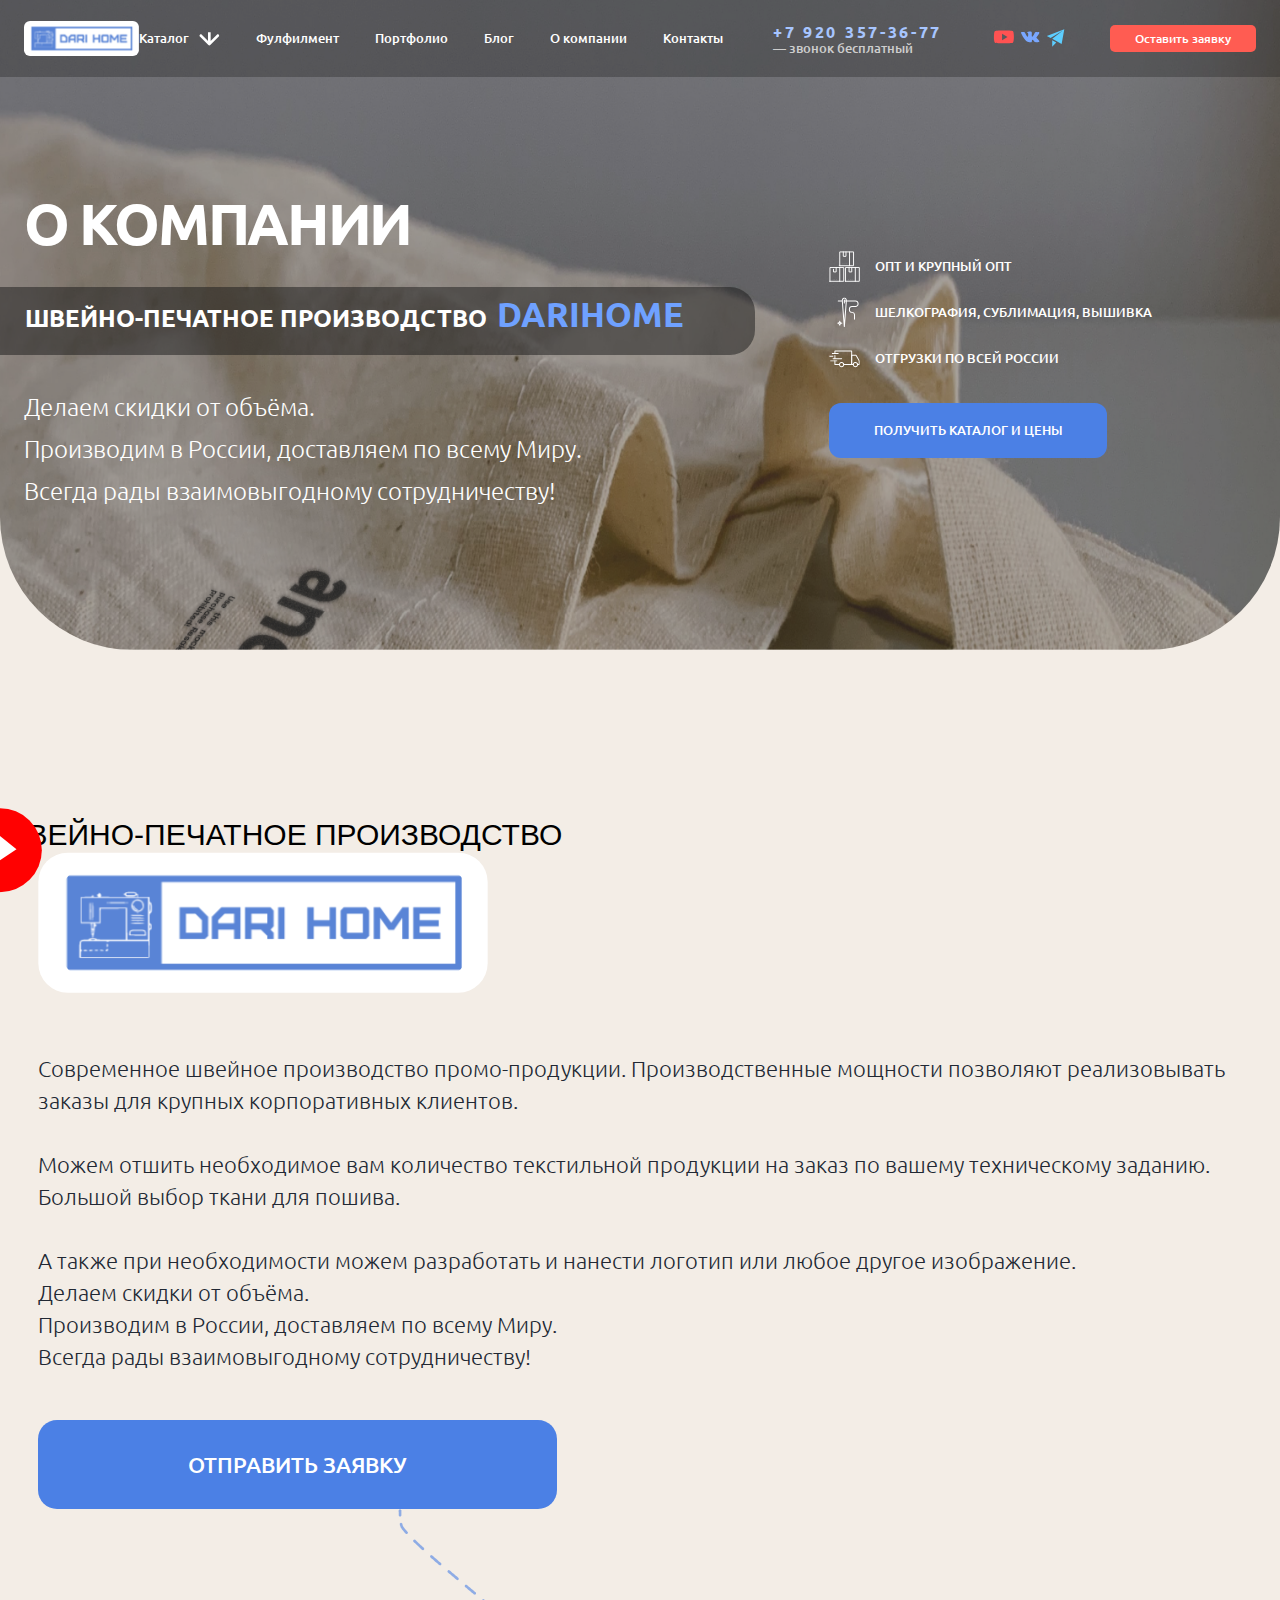
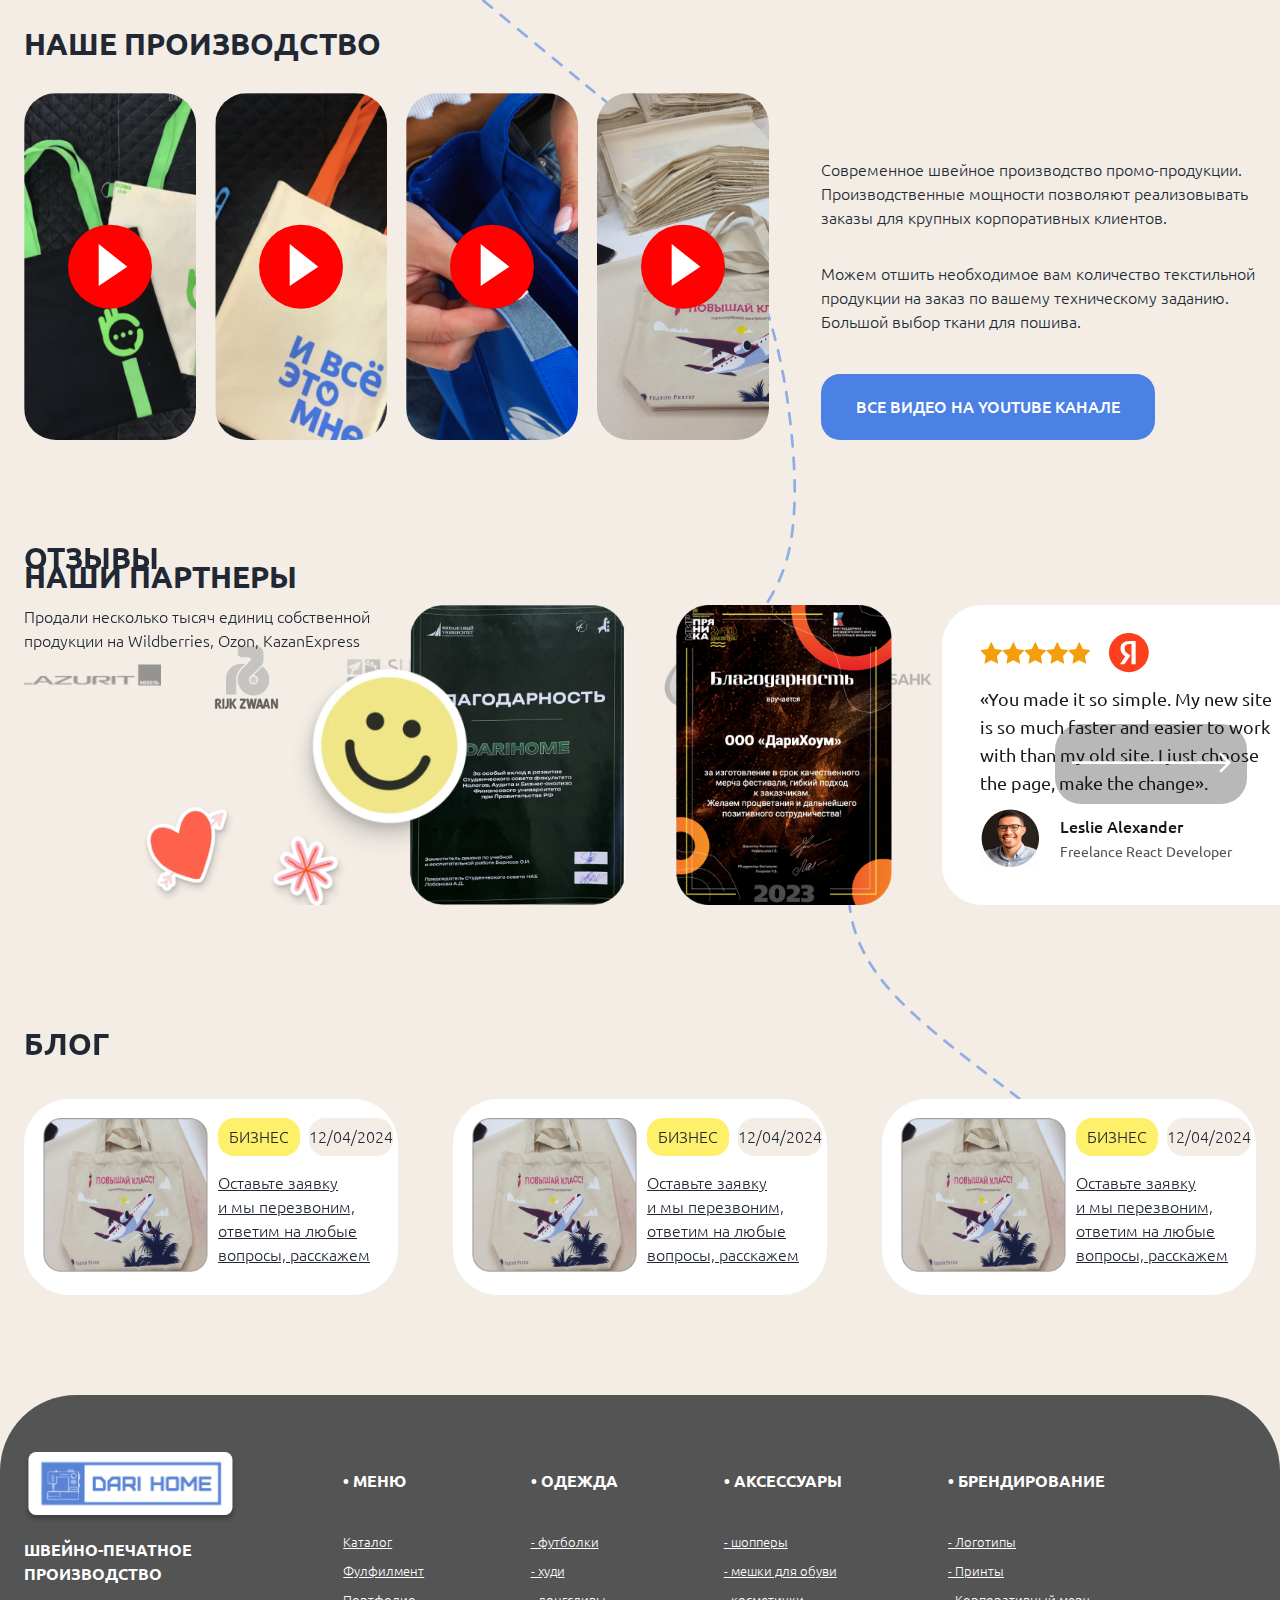
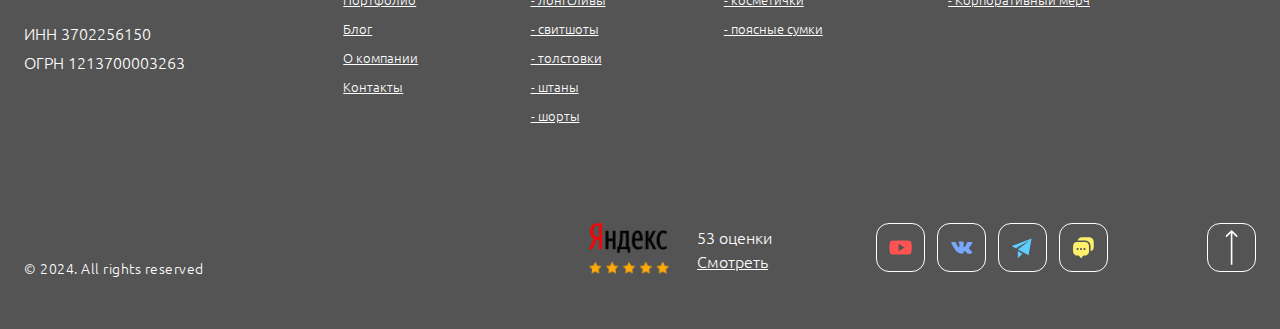
==== aboutcompany.html @ 059310f2 "Add files via upload" ====
<!DOCTYPE html>
<html lang="ru">
<head>
	<meta charset="UTF-8">
	<meta name="viewport" content="width=device-width, initial-scale=1.0, maximum-scale=1.0, user-scalable=no shrink-to-fit=no">

	<link rel="stylesheet" href="css/styles.css">
	<link rel="stylesheet" href="css/media.css">
	<link rel="stylesheet" type="text/css" href="css/slick-theme.css"/>
    <link rel="stylesheet" type="text/css" href="css/slick.css"/>
	<title>DARIHOME / О компании</title>
</head>
<body>
	<div class="wrapper">
		<div class="headerandfirstsec_container headerandfirstsec_container_hudipage headerandfirstsec_container_fulfilment headerandfirstsec_container_aboutcompany">
			<header class="header">
				<div class="header_background">
					
				</div>
				<div class="full__container">
					<div class="main__container main__container_header">
						<div class="header_content">
							<div class="header_content_leftpart">
								<div class="header_content_logo">
									<a class="header_logo" href="index.html">
										<img src="img/logo.svg" alt="">
									</a>
								</div>
							</div>
							<div class="header_content_rightpart">
								<div class="header_content_navmenu">
									<div class="header_content_navmenu_list">
										<div class="header_content_navmenu_list_item">
											<a href="#">
												<p>Каталог</p>
												<img src="img/header_arrow.svg" alt="">
											</a>
										</div>
										<div class="header_content_navmenu_list_item">
											<a href="fulfilment.html">
												<p>Фулфилмент</p>
											</a>
										</div>
										<div class="header_content_navmenu_list_item">
											<a href="portfolio.html">
												<p>Портфолио</p>
											</a>
										</div>
										<div class="header_content_navmenu_list_item">
											<a href="blog.html">
												<p>Блог</p>
											</a>
										</div>
										<div class="header_content_navmenu_list_item">
											<a href="aboutcompany.html">
												<p>О компании</p>
											</a>
										</div>
										<div class="header_content_navmenu_list_item">
											<a href="contacts.html">
												<p>Контакты</p>
											</a>
										</div>
									</div>
								</div>
								<div class="header_content_phone">
									<a href="tel:+79203573677">
										+7 920 357-36-77 <br>
										<p>— звонок бесплатный</p>
									</a>
								</div>
								<div class="header_content_phone_messengers">
									<div class="header_content_phone_messengers_list">
										<div class="header_content_phone_messengers_list_item">
											<a href="#">
												<img src="img/header_youtube.svg" alt="">
											</a>
										</div>
										<div class="header_content_phone_messengers_list_item">
											<a href="#">
												<img src="img/header_vk.svg" alt="">
											</a>
										</div>
										<div class="header_content_phone_messengers_list_item">
											<a href="#">
												<img src="img/header_tg.svg" alt="">
											</a>
										</div>
									</div>
								</div>
								<div class="header_content_orderbutton">
									<a href="#">
										Оставить заявку
									</a>
								</div>
								<div class="header_content_burger">
									<button class="header_content_burger_btn" id="hamb">
										<img src="img/burger.svg" alt="">
									</button>
								</div>
							</div>	
						</div>
					</div>
				</div>
			</header>

			<div class="popup" id="popup">
				<div class="batmenu" id="batmenu">
					<div class="header_line">
						
					</div>
				    <div class="main__container main__container-popup">
				        
				         <div class="header_content header_content-wrap">
				         	<div class="header_content header_content-wrap_leftpart">
				         		<a href="index.html">
									<img src="img/logo.svg" alt="">
								</a>
				         	</div>
							<div class="header_content header_content-wrap_rightpart">
								<div class="header_content_phone header_content_phone_wrap">
									<a href="tel:+79203573677">
										+7 920 357-36-77 <br>
										<p>— звонок бесплатный</p>
									</a>
								</div>
								<div class="close_popup" id="close_popup">
			    					<img src="img/close.svg" alt="">
			    				</div>
							</div>	
						</div>
					</div>
						<div class="header_content-wrap-navmenu">
							<div class="header_content-wrap-navmenu-list">
								<ul>
									<li class="header_content-wrap-navmenu-list-item header_content-wrap-navmenu-list-item-1">
										<a href="index.html">Каталог</a>
									</li>
									<li class="header_content-wrap-navmenu-list-item header_content-wrap-navmenu-list-item-2">
										<a href="fulfilment.html">Фулфилмент</a>
									</li>
									<li class="header_content-wrap-navmenu-list-item header_content-wrap-navmenu-list-item-3">
										<a href="portfolio.html">Портфолио</a>
									</li>
									<li class="header_content-wrap-navmenu-list-item header_content-wrap-navmenu-list-item-4">
										<a href="blog.html">Блог</a>
									</li>
									<li class="header_content-wrap-navmenu-list-item header_content-wrap-navmenu-list-item-5">
										<a href="aboutcompany.html">О компании</a>
									</li>
									<li class="header_content-wrap-navmenu-list-item header_content-wrap-navmenu-list-item-6">
										<a href="contacts.html">Контакты</a>
									</li>
									<li class="header_content-wrap-navmenu-list-item header_content-wrap-navmenu-list-item-7">
										<div class="header_content_orderbutton header_content_orderbutton_wrap">
											<a href="#">
												Оставить заявку
											</a>
										</div>
									</li>
								</ul>
							</div>
						</div>
					
				</div>
			</div>		
	   		

			<section class="firstsec">
				<div class="full__container">
					<div class="main__container">
						<div class="firstsec_content firstsec_content_hudipage firstsec_content_aboutcompanypage">
							<div class="firstsec_content_leftpart firstsec_content_leftpart_secondpages firstsec_content_leftpart_secondpages_hudipage">
								<h1 class="upper">О компании</h1>
								<div class="firstsec_content_leftpart_secondpages_title">
									<div class="firstsec_content_leftpart_secondpages_title_container firstsec_content_leftpart_secondpages_title_container_fulfilment">
										<p>ШВЕЙНО-ПЕЧАТНОЕ ПРОИЗВОДСТВО </p>
										<b>DARIHOME</b>
									</div>
								</div>
								<p class="firstsec_content_leftpart_secondpages_titletwo">Делаем скидки от объёма.  <br>Производим в России, доставляем по всему Миру.  <br>Всегда рады взаимовыгодному сотрудничеству!</p>
							</div>
							<div class="firstsec_content_rightpart">
								<div class="firstsec_content_rightpart_list">
									<div class="firstsec_content_rightpart_list_item upper">
										<img src="img/firstsec_rightpart_list_item_1.svg" alt="">
										<p>Опт и крупный опт</p>
									</div>
									<div class="firstsec_content_rightpart_list_item upper">
										<img src="img/firstsec_rightpart_list_item_2.svg" alt="">
										<p>Шелкография, сублимация, вышивка</p>
									</div>
									<div class="firstsec_content_rightpart_list_item upper">
										<img src="img/firstsec_rightpart_list_item_3.svg" alt="">
										<p>Отгрузки по всей России</p>
									</div>
								</div>
								<a class="firstsec_content_rightpart_order upper" href="">получить каталог и цены</a>
							</div>
						</div>
					</div>
				</div>
			</section>
		</div>	

		<section class="youtubechannelsec youtubechannelsec_aboutcompanypage">
			<div class="full__container">
				<div class="main__container">
					<h2>ШВЕЙНО-ПЕЧАТНОЕ ПРОИЗВОДСТВО</h2>
					<div class="youtubechannelsec_content">
						
						<div class="youtubechannelsec_content_leftpart">
							<a href="#">
								<img src="img/youtubesec_aboutcompanypage.png" alt="">
								<div class="youtubechannelsec_content_leftpart_button">
									<img src="img/youtubesec_leftpart_button.svg" alt="">
								</div>
							</a>
						</div>
						<div class="youtubechannelsec_content_rightpart">
							<img src="img/youtubesec_logo.svg" alt="">
							<p>Современное швейное производство промо-продукции. Производственные мощности позволяют реализовывать заказы для крупных корпоративных клиентов.  
							<p>Можем отшить необходимое вам количество текстильной продукции на заказ по вашему техническому заданию. Большой выбор ткани для пошива.  </p>
							<p>А также при необходимости можем разработать и нанести логотип или любое другое изображение. <br> Делаем скидки от объёма.  <br>Производим в России, доставляем по всему Миру.  <br>Всегда рады взаимовыгодному сотрудничеству!</p>
							<a href="#" class="upper">Отправить заявку</a>
						</div>
					</div>
				</div>
			</div>
		</section>	

		<section class="ourproductionsec">
			<div class="full__container">
				<div class="main__container">
					<div class="ourproductionsec_content">
						<div class="ourproductionsec_content_header">
							<h2 class="upper">Наше производство</h2>
						</div>
						<div class="ourproductionsec_content_main">
							<div class="ourproductionsec_content_main_list">
								<div class="ourproductionsec_content_main_list_item">
									<a href="#">
										<img src="img/play.svg" alt="">
									</a>
								</div>
								<div class="ourproductionsec_content_main_list_item">
									<a href="#">
										<img src="img/play.svg" alt="">
									</a>
								</div>
								<div class="ourproductionsec_content_main_list_item">
									<a href="#">
										<img src="img/play.svg" alt="">
									</a>
								</div>
								<div class="ourproductionsec_content_main_list_item">
									<a href="#">
										<img src="img/play.svg" alt="">
									</a>
								</div>
							</div>
							<div class="ourproductionsec_content_main_title">
								<p>Современное швейное производство промо-продукции. Производственные мощности позволяют реализовывать заказы для крупных корпоративных клиентов.</p>
								<p>Можем отшить необходимое вам количество текстильной продукции на заказ по вашему техническому заданию. Большой выбор ткани для пошива.</p>
								<a class="upper" href="#">все видео на youtube канале</a>
							</div>
						</div>
						
					</div>
				</div>
			</div>
		</section>

		<section class="partnerssec">
			<div class="full__container">
				<div class="main__container">
					<div class="partnerssec_content">
						<div class="partnerssec_content_header">
							<h2 class="upper">Наши партнеры</h2>
						</div>
						<div class="partnerssec_content_slider_container">
							<div class="partnerssec_content_slider">
								<div class="partnerssec_content_slider_item">
									<img src="img/partnerssec_downpart_item_image_1.svg" alt="">
								</div>
								<div class="partnerssec_content_slider_item">
									<img src="img/partnerssec_downpart_item_image_2.svg" alt="">
								</div>
								<div class="partnerssec_content_slider_item">
									<img src="img/partnerssec_downpart_item_image_3.svg" alt="">
								</div>
								<div class="partnerssec_content_slider_item">
									<img src="img/partnerssec_downpart_item_image_4.svg" alt="">
								</div>
								<div class="partnerssec_content_slider_item">
									<img src="img/partnerssec_downpart_item_image_5.svg" alt="">
								</div>
								<div class="partnerssec_content_slider_item">
									<img src="img/partnerssec_downpart_item_image_6.svg" alt="">
								</div>
								<div class="partnerssec_content_slider_item">
									<img src="img/partnerssec_downpart_item_image_7.svg" alt="">
								</div>
								<div class="partnerssec_content_slider_item">
									<img src="img/partnerssec_downpart_item_image_1.svg" alt="">
								</div>
							</div>
							
							<button class="partnerssec_content_slider_arrowright">
								<img src="img/partnerssec_content_slider_arrow.svg" alt="">
							</button>
						</div>
					</div>
				</div>
			</div>
		</section>

		<section class="reviewssec reviewssec_aboutcompanypage">
			<div class="full__container">
				<div class="main__container main__container_fix">
				<div class="reviewssec_content">
					<img class="reviewssec_content_slider_item_smile reviewssec_content_slider_item_smile_mobile" src="img/reviewssec_content_slider_item_smile.png" alt="">
					<div class="reviewssec_content_header">
						<h2 class="upper">отзывы</h2>
						<p>Продали несколько тысяч единиц собственной  <br>продукции на Wildberries, Ozon, KazanExpress</p>

					</div>

					<div class="reviewssec_content_slider">
						<div class="reviewssec_content_slider_item">
							<div class="reviewssec_content_slider_item_firstslide">
								<p>Продали несколько тысяч единиц собственной  <br>продукции на Wildberries, Ozon, KazanExpress</p>
								<img src="img/reviews_content_slider_item_diploma_1.png" alt="">
								<img class="reviewssec_content_slider_item_smile reviewssec_content_slider_item_smile_desktop" src="img/reviewssec_content_slider_item_smile.png" alt="">
							</div>
						</div>
						<div class="reviewssec_content_slider_item">
							<div class="reviewssec_content_slider_item_firstslide">
								<img src="img/reviews_content_slider_item_diploma_2.png" alt="">
							</div>
						</div>
						<div class="reviewssec_content_slider_item">
							<div class="reviewssec_content_slider_item_header">
								<div class="reviewssec_content_slider_item_header_stars">
									<img src="img/reviewssec_content_slider_item_header_stars_image.svg" alt="">
									<img src="img/reviewssec_content_slider_item_header_stars_image.svg" alt="">
									<img src="img/reviewssec_content_slider_item_header_stars_image.svg" alt="">
									<img src="img/reviewssec_content_slider_item_header_stars_image.svg" alt="">
									<img src="img/reviewssec_content_slider_item_header_stars_image.svg" alt="">
								</div>
								<img src="img/reviewssec_content_slider_item_header_stars_yandex.svg" alt="">
							</div>
							<div class="reviewssec_content_slider_item_title">
								<p>«You made it so simple. My new site is so much faster and easier to work with than my old site. I just choose the page, make the change».</p>
							</div>
							<div class="reviewssec_content_slider_item_title_author">
								<div class="reviewssec_content_slider_item_title_author_leftpart">
									<img src="img/reviewssec_content_slider_item_title_author_1.png" alt="">
								</div>
								<div class="reviewssec_content_slider_item_title_author_rightpart">
									<h3>Leslie Alexander</h3>
									<p>Freelance React Developer</p>
								</div>
							</div>
						</div>
						<div class="reviewssec_content_slider_item">
							<div class="reviewssec_content_slider_item_header">
								<div class="reviewssec_content_slider_item_header_stars">
									<img src="img/reviewssec_content_slider_item_header_stars_image.svg" alt="">
									<img src="img/reviewssec_content_slider_item_header_stars_image.svg" alt="">
									<img src="img/reviewssec_content_slider_item_header_stars_image.svg" alt="">
									<img src="img/reviewssec_content_slider_item_header_stars_image.svg" alt="">
									<img src="img/reviewssec_content_slider_item_header_stars_image.svg" alt="">
								</div>
								<img src="img/reviewssec_content_slider_item_header_stars_yandex.svg" alt="">
							</div>
							<div class="reviewssec_content_slider_item_title">
								<p>«Simply the best. Better than all the rest. I’d recommend this product to beginners and advanced users».</p>
							</div>
							<div class="reviewssec_content_slider_item_title_author">
								<div class="reviewssec_content_slider_item_title_author_leftpart">
									<img src="img/reviewssec_content_slider_item_title_author_2.png" alt="">
								</div>
								<div class="reviewssec_content_slider_item_title_author_rightpart">
									<h3>Jacob Jones</h3>
									<p>Digital Marketer</p>
								</div>
							</div>
						</div>
						<div class="reviewssec_content_slider_item">
							<div class="reviewssec_content_slider_item_header">
								<div class="reviewssec_content_slider_item_header_stars">
									<img src="img/reviewssec_content_slider_item_header_stars_image.svg" alt="">
									<img src="img/reviewssec_content_slider_item_header_stars_image.svg" alt="">
									<img src="img/reviewssec_content_slider_item_header_stars_image.svg" alt="">
									<img src="img/reviewssec_content_slider_item_header_stars_image.svg" alt="">
									<img src="img/reviewssec_content_slider_item_header_stars_image.svg" alt="">
								</div>
								<img src="img/reviewssec_content_slider_item_header_stars_yandex.svg" alt="">
							</div>
							<div class="reviewssec_content_slider_item_title">
								<p>«You made it so simple. My new site is so much faster and easier to work with than my old site. I just choose the page, make the change».</p>
							</div>
							<div class="reviewssec_content_slider_item_title_author">
								<div class="reviewssec_content_slider_item_title_author_leftpart">
									<img src="img/reviewssec_content_slider_item_title_author_1.png" alt="">
								</div>
								<div class="reviewssec_content_slider_item_title_author_rightpart">
									<h3>Leslie Alexander</h3>
									<p>Freelance React Developer</p>
								</div>
							</div>
						</div>
						<div class="reviewssec_content_slider_item">
							<div class="reviewssec_content_slider_item_header">
								<div class="reviewssec_content_slider_item_header_stars">
									<img src="img/reviewssec_content_slider_item_header_stars_image.svg" alt="">
									<img src="img/reviewssec_content_slider_item_header_stars_image.svg" alt="">
									<img src="img/reviewssec_content_slider_item_header_stars_image.svg" alt="">
									<img src="img/reviewssec_content_slider_item_header_stars_image.svg" alt="">
									<img src="img/reviewssec_content_slider_item_header_stars_image.svg" alt="">
								</div>
								<img src="img/reviewssec_content_slider_item_header_stars_yandex.svg" alt="">
							</div>
							<div class="reviewssec_content_slider_item_title">
								<p>«You made it so simple. My new site is so much faster and easier to work with than my old site. I just choose the page, make the change».</p>
							</div>
							<div class="reviewssec_content_slider_item_title_author">
								<div class="reviewssec_content_slider_item_title_author_leftpart">
									<img src="img/reviewssec_content_slider_item_title_author_2.png" alt="">
								</div>
								<div class="reviewssec_content_slider_item_title_author_rightpart">
									<h3>Leslie Alexander</h3>
									<p>Freelance React Developer</p>
								</div>
							</div>
						</div>
					</div>
					<button class="reviewssec_content_slider_arrowright">
						<img src="img/partnerssec_content_slider_arrow.svg" alt="">
					</button>
					<button class="reviewssec_content_slider_arrowleft">
						<img src="img/partnerssec_content_slider_arrow.svg" alt="">
					</button>
				</div>
				</div>
			</div>
		</section>

		<section class="blogsec">
			<div class="full__container">
				<div class="main__container">
				<div class="blogsec_content">
					<div class="blogsec_content_header">
						<h2 class="upper">Блог</h2>
					</div>
					<div class="blogsec_content_main">
						<div class="blogsec_content_main_downpart">
							<div class="blogsec_content_main_downpart_list">
								<div class="blogsec_content_main_downpart_list_item">
									<div class="blogsec_content_main_downpart_list_item_leftpart">
										 <img src="img/blogsec_downpart_item.png" alt="">
									</div>
									<div class="blogsec_content_main_downpart_list_item_rightpart">
										<div class="blogsec_content_main_downpart_list_item_rightpart_header">
											<p class="upper">бизнес</p>
											<p>12/04/2024</p>
										</div>
										<a href="#">Оставьте заявку и мы перезвоним, ответим на любые вопросы, расскажем </a>
									</div>
								</div>
								<div class="blogsec_content_main_downpart_list_item">
									<div class="blogsec_content_main_downpart_list_item_leftpart">
										 <img src="img/blogsec_downpart_item.png" alt="">
									</div>
									<div class="blogsec_content_main_downpart_list_item_rightpart">
										<div class="blogsec_content_main_downpart_list_item_rightpart_header">
											<p class="upper">бизнес</p>
											<p>12/04/2024</p>
										</div>
										<a href="#">Оставьте заявку и мы перезвоним, ответим на любые вопросы, расскажем </a>
									</div>
								</div>
								<div class="blogsec_content_main_downpart_list_item">
									<div class="blogsec_content_main_downpart_list_item_leftpart">
										 <img src="img/blogsec_downpart_item.png" alt="">
									</div>
									<div class="blogsec_content_main_downpart_list_item_rightpart">
										<div class="blogsec_content_main_downpart_list_item_rightpart_header">
											<p class="upper">бизнес</p>
											<p>12/04/2024</p>
										</div>
										<a href="#">Оставьте заявку и мы перезвоним, ответим на любые вопросы, расскажем </a>
									</div>
								</div>
							</div>
						</div>
					</div>
				</div>
				</div>
			</div>
		</section>

		<footer class="footer">
			<div class="full__container">
				<div class="main__container">
					<div class="footer_content">
						<div class="footer_content_uppart">
							<div class="footer_content_uppart_item">
								<a class="footer_logo" href="index.html">
									<img src="img/footer_content_logo.svg" alt="">
								</a>
								<h3>ШВЕЙНО-ПЕЧАТНОЕ <br> ПРОИЗВОДСТВО</h3>
								<p>ИНН 3702256150 </p>
								<p>ОГРН 1213700003263</p>
							</div>
							<div class="footer_content_uppart_item">
								<h3> • Меню</h3>
								<a href="#">Каталог</a>
								<a href="#">Фулфилмент</a>
								<a href="#">Портфолио</a>
								<a href="#">Блог</a>
								<a href="#">О компании</a>
								<a href="#">Контакты</a>
							</div>
							<div class="footer_content_uppart_item">
								<h3> • Одежда</h3>
								<a href="#"> - футболки</a>
								<a href="#"> - худи</a>
								<a href="#"> - лонгсливы</a>
								<a href="#"> - свитшоты</a>
								<a href="#"> - толстовки</a>
								<a href="#"> - штаны</a>
								<a href="#"> - шорты</a>
							</div>
							<div class="footer_content_uppart_item">
								<h3> • Аксессуары</h3>
								<a href="#">- шопперы</a>
								<a href="#">- мешки для обуви</a>
								<a href="#">- косметички</a>
								<a href="#">- поясные сумки</a>
							</div>
							<div class="footer_content_uppart_item">
								<h3> • Брендирование</h3>
								<a href="#">- Логотипы</a>
								<a href="#">- Принты</a>
								<a href="#">- Корпоративный мерч</a>
							</div>
							
						</div>
						<div class="footer_content_downpart">
							<div class="footer_content_downpart_leftpart">
								<p>© 2024. All rights reserved</p>
							</div>
							<div class="footer_content_downpart_rightpart">
								<div class="footer_content_downpart_rightpart_item">
									<img src="img/footer_content_downpart_rightpart_image_yandex.png" alt="">
									<div class="footer_content_downpart_rightpart_item_rightpart">
									 	<p>53 оценки </p>
									 	<a href="#">Смотреть</a>
									</div>
								</div>
								<div class="footer_content_downpart_rightpart_item">
									<a href="#">
										<img src="img/footer_yt.svg" alt="">
									</a>
									<a href="#">
										<img src="img/footer_vk.svg" alt="">
									</a>
									<a href="#">
										<img src="img/footer_tg.svg" alt="">
									</a>
									<a href="#">
										<img src="img/footer_chat.svg" alt="">
									</a>
								</div>
								<div class="footer_content_downpart_rightpart_item">
									<a href="#">
										<img src="img/footer_arrow.svg" alt="">
									</a>
								</div>
							</div>
						</div>
					</div>
				</div>
			</div>
		</footer>

		<script src="https://api-maps.yandex.ru/2.1/?lang=ru_RU" type="text/javascript"></script> 
		<script src="js/jquery-3.6.2.min.js"></script>
	 	<script src="js/slick.js"></script>
		<script src="js/slick.min.js"></script>
		<script src="js/main.js"></script>
		<script src="js/micromodal.min.js"></script>
	</div>
</body>
</html>
---- css/styles.css ----
/*----глобальные стили----*/
    html, body {
      margin: 0;
      padding: 0;
    }

    html{
      scroll-behavior: smooth;
      font-size: 16px;
    }

    body{
      font-family: 'Open Sans', sans-serif;
      background: #F3EDE6;
      min-height: 100%;
      display: grid;
      grid-template-rows: auto 1fr auto;
      position: relative;
      overflow-x: hidden;
    }

    ul,li {
      margin: 0px;
      padding: 0px;
      
    }

    h1,h2,h3,h4,p{
      margin: 0px;
      font-weight: normal;
    }

    .wrapper{
      font-family: 'Open Sans', sans-serif;
      background: #F3EDE6;
      min-height: 100%;
      display: grid !important;
      grid-template-rows: auto 1fr auto;
      position: relative;
    }

    .upper{
      text-transform: uppercase;
    }

/*----шрифты----*/

@font-face {
  font-family: "Ubuntu-700";
  src: 
    url("Ubuntu-Bold.woff2") format("woff2"),
    url("Ubuntu-Bold.woff") format("woff");
    font-weight: 700;
    font-style: normal;
}

@font-face {
  font-family: "Ubuntu-500";
  src: 
    url("Ubuntu-Medium.woff2") format("woff2"),
    url("Ubuntu-Medium.woff") format("woff");
    font-weight: 500;
    font-style: normal;
}

@font-face {
  font-family: "Ubuntu-400";
  src: 
   url("Ubuntu-Regular.woff2") format("woff2"),
    url("Ubuntu-Regular.woff") format("woff");
    font-weight: 400;
    font-style: normal;
}

@font-face {
  font-family: "Ubuntu-300";
  src: 
    url("Ubuntu-Light.woff2") format("woff2"),
    url("Ubuntu-Light.woff") format("woff");
    font-weight: 300;
    font-style: normal;
}

@keyframes ani {
   0% { color: #FFFFFF; }
  50% { color: #292e4b; }
  100% { color: #000000; }
}

@keyframes aninavlinks {
    0% { color: #4b80e5;}
  25% { color: #9a70a4;}
  50% { color: #c06985; }
  75% { color: #d96471;}
  100% { color: #ff5c52;}
}

@keyframes anibtnheader {
  0% { background: #ff5c52; }
  25% { background: #d96471; }
  50% { background: #c06985; }
  75% { background: #9a70a4; }
  100% { background: #4b80e5; }
}

@keyframes anibtn {
   0% { background: #4B80E5; }
  100% { background: #6395F5; }
}

@keyframes anibtntwo {
   0% { background: #FF5C52; }
  100% { background: #FD736B; }
}

@keyframes aniarrows {
  0% {background: rgba(20, 20, 20, 0.3);}
  100% {background: rgba(20, 20, 20, 0.5);}
}

/*
@keyframes anibtn {
   0% { background: #4b80e5; }
  25% { background: #9a70a4; }
  50% { background: #c06985 }
  75% { background: #d96471; }
  100% { background: #ff5c52; }
}
*/

@keyframes anitwo {
  0% {opacity: 0;}
  100% {opacity: 1;}
}



.popup{
  display: none;
}

/*----------!!!------------ГЛАВНАЯ СТРАНИЦА----------!!!-----------------*/

/*----------------------СТИЛИ---------------------------*/

.main__container{
  max-width: 1837px;
  width: 100%;
  margin: 0 auto;
  z-index: 100;
  position: relative;
  padding-left: 33px;
  padding-right: 33px;
}

.main__container_fix{
  max-width: 1870px;
}

.full__container{
  max-width: 8000px;
  width: 100%;
  position: relative;
  margin: 0 auto;
}

/*----------------------ШАПКА---------------------------*/

.header_content_burger{
  display: none;
}


.headerandfirstsec_container{
  background: url(../img/firstsec_background.png);
  background-size: cover;
  border-radius: 0px 0px 133px 133px;
}

.header{
  position: relative;
}

.header_background{
  position: absolute;
  top: 0;
  left: 0;
  width: 100%;
  background: #181818;
  opacity: 0.3;
  height: 100%;
}

.header{
  padding-top: 20px;
  padding-bottom: 20px;
  
}

.header_content{
  display: flex;
  justify-content: space-between;
  align-items: center;

}

.header_content_navmenu_list{
  display: flex;
  align-items: center;
  justify-content: space-between;
  column-gap: 85px;
}

.header_content_navmenu_list_item a{
  font-family: "Ubuntu-500";
  font-size: 1.125rem;
  text-decoration: none;
  color: #FFFFFF;
  line-height: 37px;
}

.header_content_navmenu_list_item a:hover{
  animation: aninavlinks 0.5s linear;
  color: #FF5C52;
}

.header_content_phone{
  margin-left: 60px;
}

.header_content_navmenu_list_item:nth-child(1) > a:nth-child(1) {
  display: flex;
  column-gap: 10px;
}

.header_content_phone > a:nth-child(1) {
  display: flex;
  flex-direction: column;
  font-family: "Ubuntu-700";
  font-size: 1.313rem;
  text-decoration: none;
  color: #A7C5FF;
  letter-spacing: 2.7px;
}

.header_content_phone > a:nth-child(1) > p {
  font-family: "Ubuntu-500";
  font-size: 1.125rem;
  text-decoration: none;
  color: #CDCDCD;
  letter-spacing: 0px;
}

.header_content_phone_messengers{
  margin-left: 28px;
}

.header_content_phone_messengers_list{
  display: flex;
  column-gap: 4px;
  align-items: center;
}

.header_content_orderbutton {
  display: flex;
}

.header_content_orderbutton a{
  display: flex;
  justify-content: center;
  align-items: center;
  max-width: 213px;
  width: 100%;
  font-family: "Ubuntu-500";
  font-size: 1.125rem;
  text-decoration: none;
  color: #FFFFFF;
  line-height: 37px;
  background: #FF5C52;
  padding-left: 35px;
  padding-right: 35px;
  max-width: 157px;
  border-radius: 8px;
  margin-left: 13px;
}

.header_content_orderbutton > a:nth-child(1) {
  padding-top: 2px;
  padding-bottom: 2px;
}

.header_content_orderbutton a:hover{
  animation: anibtnheader 0.5s linear;
  background: #4B80E5;
}

.header_content_orderbutton > a:nth-child(1):hover {
  animation: anibtntwo 0.5s linear;
  background: #FD736B;
}

.header_content_orderbutton > a:nth-child(1):active {
  animation: anibtntwo 0.5s linear;
  background: #F44F45;
}


.header_content_rightpart{
  display: flex;
  justify-content: center;
  align-items: center;
}


/*----------------------ПЕРВАЯ СЕКЦИЯ---------------------------*/

.firstsec{
  padding-top: 150px;
}

.firstsec_content{
  padding-bottom: 184px;
  display: flex;
  justify-content: flex-start;
  align-items: center;
  column-gap: 156px;
}

.firstsec_content_leftpart{
  display: flex;
  flex-direction: column;
}

.firstsec_content_leftpart h1{
  font-family: "Ubuntu-700";
  font-size: 5.625rem;
  text-decoration: none;
  color: #FFFFFF;
  line-height: 91px;
  letter-spacing: -2.3px;
}

.firstsec_content_leftpart h2{
  font-family: "Ubuntu-500";
  font-size: 2.5rem;
  color: #FFFFFF;
  line-height: 41px;
  margin-top: 33px;
  letter-spacing: 1px;
  margin-bottom: 20px;
}

.firstsec_content_leftpart h3{
  font-family: "Ubuntu-500";
  font-size: 1.75rem;
  color: #FFFFFF;
}

.firstsec_content_rightpart_list{
  display: flex;
  flex-direction: column;
  row-gap: 25px;
}


.firstsec_content_rightpart_list_item{
  display: flex;
  column-gap: 25px;
  align-items: center;
}

.firstsec_content_rightpart_list_item img{
  width: 45px;
  height: 45px;
}

.firstsec_content_rightpart_list_item p{
  font-family: "Ubuntu-500";
  font-size: 1.25rem;
  color: #FFFFFF;
  line-height: 45px;
}

.firstsec_content_rightpart_order{
  margin-top: 29px;
  font-family: "Ubuntu-500";
  font-size: 1.25rem;
  color: #FFFFFF;
  line-height: 37px;
  text-decoration: none;
  background: #4B80E5;
  max-width: 445px;
  width: 100%;
  display: flex;
  align-items: center;
  justify-content: center;
  padding-top: 26px;
  padding-bottom: 26px;
  border-radius: 19px;
}

.firstsec_content_rightpart_order:hover{
  background: #6395F5;
  animation: anibtn 0.5s linear;
}

.firstsec_content_rightpart_order:active{
  background: #3F77E1;
  animation: anibtn 0.5s linear;
}

.firstsec_content_rightpart_list_item:nth-child(2) > img:nth-child(1) {
  margin-left: 8px;
}

.firstsec_content_rightpart_list_item:nth-child(2) > p:nth-child(2) {
  margin-left: -8px;
}




/*----------------------КАТАЛОГ---------------------------*/

.catalogsec{

  
}

.catalogsec_content{
  background-image: url(../img/catalog_dotted.png);
  background-position: top right 30%;
  background-repeat: no-repeat;
  padding-top: 162px;
}

.catalogsec_content_header{
  display: flex;
  column-gap: 29px;
  align-items: end;
}

.catalogsec_content_header h2{
  font-family: "Ubuntu-700";
  font-size: 2.5rem;
  color: #212833;
  line-height: 41px;
}

.catalogsec_content_header p{
  font-family: "Ubuntu-300";
  font-size: 1.5rem;
  color: #212833;
  line-height: 31px;
  max-width: 600px;
  width: 100%;
}

.catalogsec_content_list{
  margin-top: 38px;
  display: flex;
  flex-wrap: wrap;
  justify-content: flex-start;
  row-gap: 16px;
  column-gap: 11px;
}

.catalogsec_content_list_item{
  height: 371px;
  border-radius: 56px;
  max-width: 297px;
  width: 100%;
  box-shadow: -1px -100px 43px 9px rgba(38, 38, 38, 0.2) inset;
}

.catalogsec_content_list_item:nth-child(1){
  background: url(../img/catalogsec_content_list_item_1.png);
  background-size: 100% 100%;
  background-repeat: no-repeat;
}

.catalogsec_content_list_item:nth-child(2){
  background: url(../img/catalogsec_content_list_item_2.png);
  background-size: 100% 100%;
  background-repeat: no-repeat;
}

.catalogsec_content_list_item:nth-child(3){
  background: url(../img/catalogsec_content_list_item_3.png);
  background-size: 100% 100%;
  background-repeat: no-repeat;
}

.catalogsec_content_list_item:nth-child(4){
  background: url(../img/catalogsec_content_list_item_4.png);
 background-size: 100% 100%;
  background-repeat: no-repeat;
}

.catalogsec_content_list_item:nth-child(5){
  background: url(../img/catalogsec_content_list_item_5.png);
 background-size: 100% 100%;
  background-repeat: no-repeat;
}

.catalogsec_content_list_item:nth-child(6){
  background: url(../img/catalogsec_content_list_item_6.png);
 background-size: 100% 100%;
  background-repeat: no-repeat;
}

.catalogsec_content_list_item:nth-child(7){
  background: url(../img/catalogsec_content_list_item_7.png);
  background-size: 100% 100%;
  background-repeat: no-repeat;
}

.catalogsec_content_list_item:nth-child(8){
  background: url(../img/catalogsec_content_list_item_8.png);
  background-size: 100% 100%;
  background-repeat: no-repeat;
}

.catalogsec_content_list_item:nth-child(9){
  background: url(../img/catalogsec_content_list_item_9.png);
  background-size: 100% 100%;
  background-repeat: no-repeat;
}

.catalogsec_content_list_item:nth-child(10){
  background: url(../img/catalogsec_content_list_item_10.png);
  background-size: 100% 100%;
  background-repeat: no-repeat;
}

.catalogsec_content_list_item:nth-child(11){
  background: url(../img/catalogsec_content_list_item_11.png);
  background-size: 100% 100%;
  background-repeat: no-repeat;
}


.catalogsec_content_list_item > a {
  display: flex;
  flex-direction: column;
  height: 100%;
  justify-content: end;
  align-items: center;
  text-decoration: none;
  border-radius: 56px;
}

.catalogsec_content_list_item > a > h3 {
  font-family: "Ubuntu-700";
  font-size: 1.5rem;
  color: #FFFFFF;
  line-height: 41px;
  padding-bottom: 25px;
}

.catalogsec_content_list_item a:hover {
  background: linear-gradient(180deg, rgba(38,38,38,0.1) 40%, rgba(75,128,229,0.6) 100%);
  background-size: cover;
  background-repeat: no-repeat;
  background-position: bottom -25px;
  animation: anitwo 0.5s linear;

}

.catalogsec_content_list_item:hover {
  box-shadow: none;
  
}



/*----------------------ПОРТФОЛИО---------------------------*/

.portfoliosec{
  
  
}

.portfoliosec_content{
  background-image: url(../img/portfolio_dotted.png);
  background-repeat: no-repeat;
  background-position: left 26% top;
  padding-top: 169px;
}


.portfoliosec_content_header h2{
  font-family: "Ubuntu-700";
  font-size: 2.5rem;
  color: #212833;
  line-height: 41px;
  padding-bottom: 28px;
}
  
.portfoliosec_content {
  padding-left: 0;
  overflow-x: hidden;
}

.portfoliosec_content_header h2 {
  padding-left: 58px;
}


.main__container_portfoliosec{
  padding-left: 0px;
  margin-left: 0px;
}

.portfoliosec_content_main_slider{
  display: flex;
  justify-content: space-between;
  column-gap: 59px;
}

.portfoliosec_content_main_slider_item:nth-child(2) > img:nth-child(1) {
  margin-top: 147px;
  margin-bottom: 56px;
}

.portfoliosec_content_main_slider_item:nth-child(2) > p {
  font-family: "Ubuntu-300";
  font-size: 1.25rem;
  color: #212833;
  line-height: 32px;
  margin-bottom: 30px;
}

.portfoliosec_content_main_slider_item_button {
  margin-top: 20px;
  font-family: "Ubuntu-500";
  font-size: 1.25rem;
  color: #FFFFFF;
  line-height: 37px;
  text-decoration: none;
  background: #4B80E5;
  max-width: 445px;
  width: 100%;
  display: flex;
  align-items: center;
  justify-content: center;
  padding-top: 26px;
  padding-bottom: 26px;
  border-radius: 19px;
}

.portfoliosec_content_main_slider_item_button:hover {
  background: #6395F5;
  animation: anibtn 0.5s linear;
}

.portfoliosec_content_main_slider_item_button:active {
  background: #3F77E1;
  animation: anibtn 0.5s linear;
}

.portfoliosec > div:nth-child(1) {
display: flex;
justify-content: center;
}

.main__container_portfoliosec{
  margin-left: 0;
  margin-right: 0;
  max-width: 1920px;
}

.portfoliosec {
  overflow: hidden;
}





.portfoliosec_content_main_slider_item:nth-child(1) {
  z-index: 10;
}

.portfoliosec_content_main_slider_item:nth-child(1) > img:nth-child(1) {
  margin-left: -100px;
}

.portfoliosec_content_main_slider_item:nth-child(2) > p {
  min-width: 597px;
}

.portfoliosec_content_main_slider {
  column-gap: 78px;
}

.portfoliosec_content {
  background-position: left 13% top;
}

.portfoliosec_content_main_slider_item:nth-child(1) > img:nth-child(1) {
  margin-right: 0px;
  padding-right: 0px;
  margin-left: -330px;
}



/*---------------------ХОТИТЕ ВЫЙТИ НА МАРКЕТПЛЕЙС?---------------------------*/

.marketplacesec{
  z-index: 8;
  
}

.marketplacesec_content{
  background-image: url(../img/marketplace_dotted.png);
  background-repeat: no-repeat;
  background-position: top center;
  padding-top: 168px;
  margin-top: -40px;
}

.marketplacesec_content_header{
  max-width: 735px;
}

.marketplacesec_content_header h2{
  font-family: "Ubuntu-700";
  font-size: 2.5rem;
  color: #4B80E5;
  line-height: 48px;
}

.marketplacesec_content_title{
  margin-top: 25px;
  display: flex;
  justify-content: space-between;
  align-items: end;
  padding-bottom: 49px;
}

.marketplacesec_content_title_item:nth-child(2) {
  max-width: 800px;
}

.marketplacesec_content_title_item h3{
  font-family: "Ubuntu-700";
  font-size: 2.5rem;
  color: #3A3A3A;
  line-height: 51px;
  margin-bottom: 29px;
}

.marketplacesec_content_title_item:nth-child(1) p{
  font-family: "Ubuntu-400";
  font-size: 1.5rem;
  color: #212833;
  line-height: 37px;
}

.marketplacesec_content_title_item:nth-child(1) b{
  font-family: "Ubuntu-400";
  font-size: 1.5rem;
  color: #4B80E5;
  line-height: 37px;
  font-weight: normal;
}

.marketplacesec_content_title_item:nth-child(2) p{
  font-family: "Ubuntu-300";
  font-size: 1.313rem;
  color: #212833;
  line-height: 32px;
}

.marketplacesec_content_title_item:nth-child(2) b{
  font-family: "Ubuntu-400";
  font-size: 1.313rem;
  color: #212833;
  line-height: 32px;
}

.marketplacesec_content_steplist{
  display: flex;
  justify-content: space-between;
}

.marketplacesec_content_steplist_item{
  max-width: 414px;
  width: 100%;
  height: 567px;
  padding-bottom: 29px;
  padding-left: 35px;
  display: flex;
  align-items: flex-end;
  justify-content: flex-start;
  border-radius: 56px;
}

.marketplacesec_content_steplist_item:nth-child(1){
  background: url(../img/marketplacesec_content_steplist_item_1_background.png);
  background-size: cover;
  background-repeat: no-repeat;
}

.marketplacesec_content_steplist_item:nth-child(2){
  background: url(../img/marketplacesec_content_steplist_item_2_background.png);
  background-size: cover;
  background-repeat: no-repeat;
}

.marketplacesec_content_steplist_item:nth-child(3){
  background: url(../img/marketplacesec_content_steplist_item_3_background.png);
  background-size: cover;
  background-repeat: no-repeat;
}

.marketplacesec_content_steplist_item:nth-child(4){
  background: url(../img/marketplacesec_content_steplist_item_4_background.png);
  background-size: cover;
  background-repeat: no-repeat;
}

.marketplacesec_content_steplist_item_header{
  display: flex;
  column-gap: 19px;
  align-items: center;
}

.marketplacesec_content_steplist_item_header h3{
  font-family: "Ubuntu-700";
  font-size: 1.5rem;
  color: #FFFFFF;
  line-height: 31px;
}


/*---------------------КОРПОРАТИВНЫЙ МЕРЧ---------------------------*/

.corporatemerchsec{
  
  
}

.corporatemerchsec_content{
  background-image: url(../img/corporatemerch_dotted.png);
  background-repeat: no-repeat;
  background-position: top right 35%;
  padding-top: 185px;
}

.corporatemerchsec_content_header h2{
  font-family: "Ubuntu-700";
  font-size: 2.5rem;
  color: #212833;
  line-height: 41px;
}

.corporatemerchsec_content_main{
  display: flex;
  justify-content: space-between;
  column-gap: 28px;
  padding-top: 42px;
}

.corporatemerchsec_content_main_leftpart p{
  font-family: "Ubuntu-300";
  font-size: 1.5rem;
  color: #212833;
  line-height: 35px;
  max-width: 420px;
}

.corporatemerchsec_content_main_leftpart a{
  font-family: "Ubuntu-500";
  font-size: 1.25rem;
  color: #FFFFFF;
  line-height: 35px;
  background: #4B80E5;
  max-width: 445px;
  width: 100%;
  display: flex;
  justify-content: center;
  text-decoration: none;
  border-radius: 19px;
  padding-top: 26px;
  padding-bottom: 26px;
  margin-top: 34px;
  margin-bottom: 82px;
}

.corporatemerchsec_content_main_leftpart a:hover{
  background: #6395F5;
  animation: anibtn 0.5s linear;
}

.corporatemerchsec_content_main_leftpart a:active{
  background: #3F77E1;
  animation: anibtn 0.5s linear;
}

.corporatemerchsec_content_main_rightpart > img:nth-child(1) {
  padding-top: 4px;
  width: 100%;
}

.corporatemerchsec_content_main_mobilebtn{
  display: none;
}


/*---------------------МЕТОДЫ НАНЕСЕНИЯ---------------------------*/

.metodssec{
  
  
}

.metodssec_content{
  background-image: url(../img/metodssec_dotted.png);
  background-repeat: no-repeat;
  background-position: top right;
  padding-top: 168px;
}

.metodssec_content_header{
  display: flex;
  column-gap: 30px;
}

.metodssec_content_header h2{
   font-family: "Ubuntu-700";
  font-size: 2.5rem;
  color: #212833;
  line-height: 41px;
}

.metodssec_content_header p{
   font-family: "Ubuntu-300";
  font-size: 1.25rem;
  color: #212833;
  line-height: 32px;
  max-width: 735px;
}

.metodssec_content_header_title > p:nth-child(2) {
  margin-top: 30px;
}

.metodssec_content_main_list{
  padding-top: 23px;
  display: flex;
  justify-content: space-between;
}

.metodssec_content_main_list_item{
  max-width: 449px;
  width: 100%;
  padding-left: 29px;
  padding-bottom: 23px;
  height: 596px;
}

.metodssec_content_main_list_item{
  max-width: 420px;
  width: 100%;
  padding-left: 29px;
  padding-bottom: 23px;
  height: 573px;
  border-radius: 56px;
  display: flex;
  align-items: flex-end;
  justify-content: flex-start;
  position: relative;
}

.metodssec_content_main_list_item h3{
 font-family: "Ubuntu-700";
  font-size: 1.5rem;
  color: #FFFFFF;
  line-height: 43px;
  z-index: 10;
}

.metodssec_content_main_list_item_hover{
  display: none;
}

.metodssec_content_main_list_item:hover .metodssec_content_main_list_item_hover{
  display: flex;
  flex-direction: column;
  justify-content: flex-start;
  row-gap: 50px;
  padding-left: 23px;
  padding-right: 23px;
  padding-top: 79px;
  position: absolute;
  top: 0;
  left: 0;
  background: rgba(75, 128, 229, 0.8);
  border-radius: 56px;
  height: 517px;
  animation: anitwo 0.5s linear;
}

.metodssec_content_main_list_item_hover img{
  flex: 0 0;
  width: 145px;
}

.metodssec_content_main_list_item_hover p{
   font-family: "Ubuntu-300";
  font-size: 1.375rem;
  color: #FFFFFF;
  line-height: 32px;
}

.metodssec_content_main_list_item:nth-child(1){
  background: url(../img/metodssec_content_main_list_item_1.png);
  background-size: cover;
  background-repeat: no-repeat;
}

.metodssec_content_main_list_item:nth-child(2){
  background: url(../img/metodssec_content_main_list_item_2.png);
  background-size: cover;
  background-repeat: no-repeat;
}

.metodssec_content_main_list_item:nth-child(3){
  background: url(../img/metodssec_content_main_list_item_3.png);
  background-size: cover;
  background-repeat: no-repeat;
}

.metodssec_content_main_list_item:nth-child(4){
  background: url(../img/metodssec_content_main_list_item_4.png);
  background-size: cover;
  background-repeat: no-repeat;
}

/*----------------------НАША ПРОДУКЦИЯ---------------------------*/

.ourproductionsec{
  
  
}

.ourproductionsec_content{
   background-image: url(../img/ourproductionsec_dotted.png);
  background-repeat: no-repeat;
  background-position: top center;
  padding-top: 174px;
  padding-bottom: 247px;
}

.ourproductionsec_content_header h2{
   font-family: "Ubuntu-700";
  font-size: 2.5rem;
  color: #212833;
  line-height: 41px;
  padding-bottom: 33px;
}

.ourproductionsec_content_main{
  display: flex;
  column-gap: 52px;
  align-items: end;
}

.ourproductionsec_content_main_list{
  display: flex;
  column-gap: 19px;
  width: 59vw;
  justify-content: space-between;
}

.ourproductionsec_content_main_list_item{
  height: 462px;
  max-width: 267px;
  width: 100%;
  display: flex;
  border-radius: 32px;
  justify-content: center;
  align-items: center;
}

.ourproductionsec_content_main_list_item > a:nth-child(1) {
  display: flex;
  height: 85px;
}

.ourproductionsec_content_main_list_item:nth-child(1){
  background: url(../img/ourproductionsec_content_list_item_1.png);
  background-size: cover;
  background-repeat: no-repeat;
}

.ourproductionsec_content_main_list_item:nth-child(2){
  background: url(../img/ourproductionsec_content_list_item_2.png);
  background-size: cover;
  background-repeat: no-repeat;
}

.ourproductionsec_content_main_list_item:nth-child(3){
  background: url(../img/ourproductionsec_content_list_item_3.png);
  background-size: cover;
  background-repeat: no-repeat;
}

.ourproductionsec_content_main_list_item:nth-child(4){
  background: url(../img/ourproductionsec_content_list_item_4.png);
  background-size: cover;
  background-repeat: no-repeat;
}

.ourproductionsec_content_main_title p{
  font-family: "Ubuntu-300";
  font-size: 1.25rem;
  color: #212833;
  line-height: 32px;
  max-width: 580px;
  width: 100%;
}

.ourproductionsec_content_main_title p:nth-child(2){
  margin-top: 32px;
}

.ourproductionsec_content_main_title a{
  margin-top: 40px;
  display: flex;
  justify-content: center;
  max-width: 445px;
  width: 100%;
  padding-top: 28px;
  padding-bottom: 28px;
  background: #4B80E5;
  border-radius: 19px;
   font-family: "Ubuntu-500";
  font-size: 1.25rem;
  color: #FFFFFF;
  line-height: 32px;
  text-decoration: none;
}

.ourproductionsec_content_main_title a:hover{
  background: #6395F5;
  animation: anibtn 0.5s linear;
}

.ourproductionsec_content_main_title a:active{
  background: #3F77E1;
  animation: anibtn 0.5s linear;
}


/*----------------------НАШИ ПАРТНЕРЫ---------------------------*/

.partnerssec{
  margin-top: -85px;
}

.partnerssec_content_header h2{
  font-family: "Ubuntu-700";
  font-size: 2.5rem;
  color: #212833;
  line-height: 42px;
}

.partnerssec_content_slider{
  width: calc(100% - 270px);
}

.partnerssec_content_slider_container{
  position: relative;
}

.partnerssec_content_slider_arrowright{
  position: absolute;
  right: 0;
  top: 34%;
  border: 0px;
  background-color: rgba(20, 20, 20, 0.3);
  cursor: pointer;
  max-width: 202px;
  width: 100%;
  padding-top: 30px;
  padding-bottom: 30px;
  border-radius: 26px;
}

.partnerssec_content_slider_arrowright:hover{
  background-color: rgba(20, 20, 20, 0.5);
  animation: aniarrows 0.5s linear;
}

.partnerssec_content_slider_container{
  padding-top: 44px;
}

.partnerssec_content_slider{
  display: flex;
  justify-content: space-between;
}

.partnerssec_content_slider_item{
  margin-right: 20px;
  height: 198px !important;
}

.partnerssec_content_slider_item img{
  max-width: 100%;
}


.partnerssec_content_slider_arrowleft {
  position: absolute;
  left: 0;
  top: 50%;
  border: 0px;
  background-color: rgba(20, 20, 20, 0.3);
  cursor: pointer;
  max-width: 202px;
  width: 100%;
  padding-top: 30px;
  padding-bottom: 30px;
  border-radius: 26px;
  transform: rotate(180deg);
}

.partnerssec_content_slider_item {
  display: flex !important;
  max-height: 76px;
  justify-content: center;
}

.partnerssec_content_slider_arrowleft {
  right: 0;
  top: 18%;
  left: auto;
}

/*----------------------ВОПРОСЫ---------------------------*/



.partnerssec_content{

  
}

.questionssec_content_header{
  margin-bottom: 55px;
  padding-top: 62px;
}

.questionssec_content_header h2{
  font-family: "Ubuntu-700";
  font-size: 2.5rem;
  color: #212833;
  line-height: 42px;
  padding-top: 133px;
}

.questionssec-content{
  display: flex;
  flex-direction: column;
  justify-content: space-between;
  margin-bottom: 95px;
  background-image: url(../img/questionssec_dotted.png);
  background-repeat: no-repeat;
  background-position: top 0px center;
}

.questions-list{
  display: flex;
  flex-direction: column;
}

.questions-list-item{
  display: flex;
  flex-direction: column;
  cursor: pointer;
  padding-top: 16px;
  padding-bottom: 16px;
  border-bottom: 1px solid #B1B1B1;
  padding-right: 33px;
}

.questions-list-item:nth-child(1){
  border-top: 1px solid #B1B1B1;
}

.questions-list-item:hover .plus{
  display: flex !important;
  border-radius: 50%;
  justify-content: center;
  align-items: center;
  animation: ani 1s forwards;

}

.plus{
  width: 55px;
  height: 100px;
}

.questions-list-item p{
  font-family: "Ubuntu-400";
  font-size: 1.875rem;
  color: #424242;
  line-height: 43px;
  display: flex;
  align-items: center;
}

.questions-list-item-wrapinfo{
  margin-top: 20px;
  max-width: 745px;
}

.questions-list-item-wrapinfo p{
  font-family: "Ubuntu-300";
  font-size: 1.25rem;
  color: #212833;
  line-height: 32px;
}

.questions-list-item-wrapinfo-dopinfo{
  padding-top: 15px;
  padding-bottom: 15px;
  background: #84C3E0;
  border-radius: 50px;
  text-decoration: none;
  cursor: pointer;
  max-width: 204px;
  font-family: "Unbounded-500", sans-serif;
  font-size: 1rem;
  text-decoration: none;
  color: #FFF;
  line-height: 36px;
  text-align: center;
  margin-top: 24px;
  margin-bottom: 12px;
}

.questions-list-item-title{
  display: flex;
  justify-content: space-between;
  background: transparent;

}

.questions-list-item-title-header{
  display: flex;
  justify-content: space-between;
  width: 100%;
}


.questions-list-item-wrapinfo_js{
  display: flex !important;
  flex-direction: column;
  padding-right: 85px;
  animation: ani 1s forwards;
}

.questions-list-item-btnwrap-imgnoactive_js{
  display: none !important;
}

.questions-list-item-btnwrap-imgactive_js{
  display: block !important;

}

.questions-list-item-wrapinfo{
  display: none;
}

.questions-list-item-btnwrap{
  border: 0px;
  background: transparent;
  cursor: pointer;
}

.questions-list-item-btnwrap-imgactive{
  display: none;
}

.questions-list-item-btnwrap-imgnoactive{
  display: block;
}

.plus{
  display: flex !important;
  border-radius: 50%;
  justify-content: center;
  align-items: center;
  background: transparent;
  padding-left: 4px;
  padding-right: 4px;
  padding-top: 4px;
  padding-bottom: 4px;
}

.menus{
  display: flex !important;
  border-radius: 50%;
  justify-content: center;
  align-items: center;
  background: transparent;
}

.questions-list-item_js > div:nth-child(1) > div:nth-child(1) > button:nth-child(2) > div:nth-child(1) {
  display: none !important;
}

.questions-list-item_js > div:nth-child(1) > div:nth-child(1) > button:nth-child(2) > div:nth-child(2) {
  display: flex !important;
  border-radius: 50%;
  justify-content: center;
  align-items: center;
  width: 63px;
  height: 63px;
}


.questions-list-item-title_image{
  width: 221px;
  height: 138px;
}

.questions-list-item-title_image_js{
  width: 660px;
  height: 245px;
  animation: anitwo 0.5s linear;
}

.questions-list-item-title-p_fix{
    padding-top: 28px;
}

.questions-list-item > div:nth-child(1) > div:nth-child(2) {
  display: flex;
  align-items: center;
  column-gap: 40px;
}

.questionssec-content-main {
  padding-bottom: 222px;
}

.questions-list-item-title {
  padding-left: 33px;
  padding-right: 33px;
}

.questionssec > div:nth-child(1) > div:nth-child(1) {
  margin-left: 0;
  margin-right: 0;
  max-width: unset;
  padding-left: 0px;
  padding-right: 0px;
  display: flex;
  justify-content: center;
}

.questionssec_content_header h2 {
  padding-left: 34px;
}

.questionssec-content {
  max-width: 1905px;
  width: 100%;
}

.questions-list-item-title_image{
  display: none;
}

.questions-list-item-title_image_block{
  display: block;
}

/*----------------------ОТЗЫВЫ---------------------------*/

.reviewssec{
  overflow: hidden;
  position: relative;
  margin-top: -170px;
}

.reviewssec_content {
  
}


.reviewssec_content_header{
  margin-bottom: 36px;
}

.reviewssec_content_header h2{
  font-family: "Ubuntu-700";
  font-size: 2.5rem;
  color: #212833;
  line-height: 42px;
}

.reviewssec_content_slider_item_firstslide{
  display: flex;
}



.reviewssec_content_slider_item_firstslide p{
  margin-right: 36px;
  font-family: "Ubuntu-300";
  font-size: 1.25rem;
  color: #212833;
  line-height: 32px;
  white-space: nowrap;
}

.reviewssec_content_slider_item_smile{
  position: absolute;
  left: 90px;
  bottom: 0;
}

.reviewssec_content_slider_item_firstslide > img:nth-child(2) {
  
}

.reviewssec_content_slider{
  display: flex;
}

.reviewssec_content_slider_item:nth-child(1){
  background: transparent;
  max-width: unset !important;
  width: auto !important;
  height: auto !important;
  margin-top: 0px;
  margin-right: 50px;
  padding-right: 0px;
  padding-left: 0px;
  padding-top: 0px;
  padding-bottom: 0px;
}

.reviewssec_content_slider_item{
  display: flex !important;
  flex-direction: column;
  justify-content: space-between;
  padding-top: 28px;
  padding-left: 38px;
  padding-right: 38px;
  padding-bottom: 38px;
  background: #FFFFFF;
  border-radius: 40px;
  max-width: 433px !important;
  width: 100% !important;
  height: 334px !important;
  margin-right: 50px;
}

.reviewssec_content_slider_item_header{
  display: flex;
  column-gap: 25px;
  align-items: center;
}

.reviewssec_content_slider_item_header_stars{
  display: flex;
}

.reviewssec_content_slider_item_title p{
  font-family: "Ubuntu-400";
  font-size: 1.25rem;
  color: #18181B;
  line-height: 37px;
  max-width: 433px;
}

.reviewssec_content_slider_item_title_author{
  display: flex;
  column-gap: 21px;
  align-items: center;
}

.reviewssec_content_slider_item_title_author_rightpart{
  display: flex;
  flex-direction: column;
}

.reviewssec_content_slider_item_title_author_rightpart h3{
  font-family: "Ubuntu-500";
  font-size: 1.25rem;
  color: #18181B;
  line-height: 37px;
}

.reviewssec_content_slider_item_title_author_rightpart p{
  font-family: "Ubuntu-400";
  font-size: 1.125rem;
  color: #52525B;
  line-height: 29px;
}

.reviewssec_content_slider_arrowright{
  position: absolute;
  right: 33px;
  top: 50%;
  border: 0px;
  background-color: rgba(20, 20, 20, 0.3);
  cursor: pointer;
  max-width: 202px;
  width: 100%;
  padding-top: 30px;
  padding-bottom: 30px;
  padding-bottom: 30px;
  border-radius: 26px;
}

.reviewssec_content_slider_arrowright:hover{
  background-color: rgba(20, 20, 20, 0.5);
  animation: aniarrows 0.5s linear;
}



.reviewssec_content_slider_arrowleft{
  position: absolute;
  left: 33px;
  top: 50%;
  border: 0px;
  background-color: rgba(20, 20, 20, 0.3);
  cursor: pointer;
  max-width: 202px;
  width: 100%;
  padding-top: 30px;
  padding-bottom: 30px;
  padding-bottom: 30px;
  border-radius: 26px;
}

.reviewssec_content_slider_arrowleft:hover{
  background-color: rgba(20, 20, 20, 0.5);
  animation: aniarrows 0.5s linear;
}

.reviewssec_content_slider_arrowleft img{
  transform: rotate(180deg);
}


.slick-disabled {
    opacity: 0;
    pointer-events:none;
}



.reviewssec_content_slider_item:nth-child(2) {
  background: transparent;
  max-width: unset !important;
  width: auto !important;
  height: auto !important;
  margin-top: 0px;
  margin-right: 50px;
  padding-right: 0px;
  padding-left: 0px;
  padding-top: 0px;
  padding-bottom: 0px;
}


.reviewssec_content_header p{
  display: none;
}

.reviewssec_content_slider_item_smile_mobile{
  display: none;
}












/*----------------------БЛОГ---------------------------*/

.blogsec{
  
  margin-bottom: 132px;
  overflow: hidden;
  position: relative;
  
}

.blogsec_content{
  background-image: url(../img/blogsec_dotted.png);
  background-repeat: no-repeat;
  background-position: top 0px right 115px;
  padding-top: 144px;
}

.blogsec_content_main_uppart{
  display: flex;
  column-gap: 53px;
}

.blogsec_content_main_uppart_rightpart_header{
  display: flex;
  column-gap: 19px;
}

.blogsec_content_main_uppart_rightpart h3{
  margin-top: 47px;
  font-family: "Ubuntu-700";
  font-size: 2rem;
  color: #424242;
  line-height: 42px;
  max-width: 630px;
}

.blogsec_content_main_uppart_rightpart p{
  font-family: "Ubuntu-300";
  font-size: 1.25rem;
  color: #212833;
  line-height: 32px;
}


.blogsec_content_main_uppart_rightpart_header p{
  background: #FFFFFF;
  padding-top: 7px;
  padding-bottom: 7px;
  max-width: 153px;
  width: 100%;
  display: flex;
  justify-content: center;
  border-radius: 16px;
}

.blogsec_content_main_uppart_rightpart_header p:nth-child(1){
  background: #FFF06B;
}


.blogsec_content_header{
  margin-bottom: 45px;
}

.blogsec_content_header h2{
  font-family: "Ubuntu-700";
  font-size: 2.5rem;
  color: #212833;
  line-height: 42px;
}

.blogsec_content_main_uppart_rightpart > p:nth-child(3) {
  margin-bottom: 40px;
  margin-top: 40px;
  max-width: 436px;
}

.blogsec_content_main_uppart_rightpart_details{
  display: flex;
  column-gap: 12px;
  margin-top: 48px;
  text-decoration: none;
  align-items: center;
}

.blogsec_content_main_uppart_rightpart_details > img {
  display: flex;
  justify-content: center;
  align-items: center;
  border-radius: 50%;
  background: #4B80E5;
  padding: 12px;
}

.blogsec_content_main_uppart_rightpart_details > p {
  font-family: "Ubuntu-700";
  font-size: 1.25rem;
  color: #4B80E5;
  line-height: 32px;
}

.blogsec_content_main_downpart{
  margin-top: 38px;
}

.blogsec_content_main_downpart_list{
  display: flex;
  justify-content: space-between;
}

.blogsec_content_main_downpart_list_item{
  display: flex;
  justify-content: space-between;
  background: #FFFFFF;
  border-radius: 45px;
  padding-top: 25px;
  padding-bottom: 25px;
  padding-left: 25px;
  padding-right: 5px;
  max-width: 569px;
  width: 100%;
  column-gap: 16px;
}

.blogsec_content_main_downpart_list_item_leftpart{
  max-width: 220px;
}

.blogsec_content_main_downpart_list_item_rightpart_header{
  display: flex;
  column-gap: 9px;
}

.blogsec_content_main_downpart_list_item_rightpart_header p{
  background: #F3EDE6;
  padding-top: 7px;
  padding-bottom: 7px;
  max-width: 148px;
  width: 100%;
  display: flex;
  justify-content: center;
  border-radius: 16px;
  font-family: "Ubuntu-300";
  font-size: 1.25rem;
  color: #212833;
  line-height: 32px;
}

.blogsec_content_main_downpart_list_item_rightpart_header p:nth-child(1){
  background: #FFF06B;
}

.blogsec_content_main_downpart_list_item_rightpart {
  width: 100%;
}

.blogsec_content_main_downpart_list_item_rightpart > a {
  margin-top: 36px;
  display: flex;
  max-width: 324px;
  width: 100%;
  font-family: "Ubuntu-300";
  font-size: 1.25rem;
  color: #212833;
  line-height: 32px;
}

/*----------------------ПОДВАЛ---------------------------*/

.footer{
  background: #545454;
  border-radius: 76px 76px 0px 0px;
  padding-top: 57px;
  padding-bottom: 50px;
}

.footer_content{
  display: flex;
  flex-direction: column;
}

.footer_content_uppart_item:nth-child(1) > a:nth-child(1) > img:nth-child(1) {
  width: 100%;
}

.footer_content_uppart{
  display: flex;
  justify-content: space-between;
  padding-right: 242px;
}

.footer_content_uppart_item{
  display: flex;
  flex-direction: column;
  row-gap: 5px;
  padding-top: 17px;
}

.footer_content_uppart_item h3{
  font-family: "Ubuntu-700";
  font-size: 1.25rem;
  color: #FFFFFF;
  line-height: 27px;
  text-transform: uppercase;
  margin-bottom: 33px;

}

.footer_content_uppart_item a{
  font-family: "Ubuntu-300";
  font-size: 1.25rem;
  color: #FFFFFF;
  line-height: 32px;
  display: flex;
}

.footer_content_uppart_item a:hover{
  animation: aninavlinks 0.5s linear;
  color: #FF5C52;
}

.footer_content_downpart{
  display: flex;
  justify-content: space-between;
}

.footer_content_uppart_item:nth-child(1) > h3:nth-child(2) {
  margin-top: 10px;
  margin-bottom: 21px;
}

.footer_content_uppart_item:nth-child(1) p{
  font-family: "Ubuntu-300";
  font-size: 1.25rem;
  color: #FFFFFF;
  line-height: 20px;
}



.footer_content_downpart{
  display: flex;
}

.footer_content_downpart_rightpart{
  display: flex;
}

.footer_content_downpart_leftpart p{
  font-family: "Ubuntu-300";
  font-size: 1.125rem;
  color: #FFFFFF;
  line-height: 20px;
}

.footer_content_downpart{
  align-items: baseline;
  padding-top: 125px;

}

.footer_content_downpart_rightpart_item{
  display: flex;
}

.footer_content_downpart_rightpart_item:nth-child(1){
  margin-right: 150px;
  column-gap: 25px;
  display: flex;
  align-items: end;
}

.footer_content_downpart_rightpart_item_rightpart p{
  font-family: "Ubuntu-300";
  font-size: 1.25rem;
  color: #FFFFFF;
  line-height: 32px;
}

.footer_content_downpart_rightpart_item_rightpart a{
  font-family: "Ubuntu-300";
  font-size: 1.25rem;
  color: #FFFFFF;
  line-height: 32px;
}

.footer_content_downpart_rightpart_item a{
  padding: 16px;
  border-radius: 20px;
  border: 1px solid #FFFFFF;
  height: 46px;
  display: flex;
  align-items: center;
  justify-content: center;
}

.footer_content_downpart_rightpart_item a:hover{
  background-color: rgba(256, 256, 256, 0.6);
  border: 1px solid transparent;
  animation: anitwo 0.5s linear;
}

.footer_content_downpart_rightpart_item_rightpart > a:nth-child(2) {
  border-radius: 0px;
  border: 0px solid #FFFFFF;
  padding: 0px;
  height: auto;
  align-items: unset;
  justify-content: unset;
}

.footer_content_downpart_rightpart_item:nth-child(3) > a:nth-child(1) > img:nth-child(1) {
  height: 56px;
}

.footer_content_downpart_rightpart_item > a > img{
  width: 46px;
}

.footer_content_downpart_rightpart_item_rightpart {
  display: flex;
  flex-direction: column;
}

.footer_content_downpart_rightpart_item:nth-child(2) {
  column-gap: 12px;
}

.footer_content_downpart_rightpart_item:nth-child(3) {
  margin-left: 132px;
}

.footer_content_uppart_item:nth-child(1) > a:nth-child(1) {
  max-width: 213px;
}

.footer_content_downpart_rightpart_item_rightpart > a:nth-child(2) {
  background-color: unset;
  border: none;
  animation: none;
}

.footer_content_uppart_item:nth-child(1) {
  padding-top: 0px;
}

.footer_content_downpart_rightpart_item_mobile{
  display: none;
}



/*----------!!!------------СТРАНИЦА ШОППЕРЫ----------!!!-----------------*/


.headerandfirstsec_container_shopperspage {
  background: url(../img/firstsec_background_shoppers.png);
  background-size: auto;
  background-size: cover;
  border-radius: 0px 0px 133px 133px;
}

.firstsec_content_leftpart_secondpages_title{
  background-color: rgba(23, 23, 23, 0.5);
  border-radius: 0px 25px 25px 0px;
  padding-bottom: 15px;
  padding-left: 34px;
  padding-right: 35px;
  margin-left: -33px;
  display: flex;
  width: 100%;
  max-width: 965px;
  position: relative;
}

.firstsec_content_leftpart_secondpages h2{
  margin-bottom: 32px;
}

.firstsec_content_leftpart_secondpages_title p{
  font-family: "Ubuntu-700";
  font-size: 2.5rem;
  color: #FFFFFF;
  line-height: 43px;
}

.firstsec_content_leftpart_secondpages_title b{
  font-family: "Ubuntu-700";
  font-size: 4.688rem;
  color: #6FA1FF;
  line-height: 43px;
}

.firstsec_content_leftpart_secondpages_title_container{
  display: flex;
  align-items: baseline;
  column-gap: 5px;
  margin-top: -20px;
}

.firstsec_content_leftpart_secondpages_title_container > p:nth-child(1) {
  padding-top: 30px;
}

.firstsec_content_leftpart_secondpages_titletwo {
  margin-top: 32px;
  font-family: "Ubuntu-300";
  font-size: 2.5rem;
  max-width: 1000px;
  color: #FFFFFF;
  line-height: 42px;
}







.typesofsewingsec{
  
  
}

.typesofsewingsec_content{
  padding-top: 182px;
  background-image: url(../img/typesofsewingsec_dotted.png);
  background-position: top right 150px;
  background-repeat: no-repeat;
}

.typesofsewingsec_content_header{
  display: flex;
  column-gap: 24px;
  align-items: flex-start;
}

.typesofsewingsec_content_header h3{
  font-family: "Ubuntu-700";
  font-size: 3rem;
  color: #212833;
  line-height: 48px;
}

.typesofsewingsec_content_header p{
  font-family: "Ubuntu-300";
  font-size: 2rem;
  color: #212833;
  line-height: 41px;
  max-width: 700px;
}

.typesofsewingsec_content_main{
  display: flex;
  flex-wrap: wrap;
  margin-top: 28px;
  row-gap: 33px;
  justify-content: space-between;
}

.typesofsewingsec_content_main_item:nth-child(1){
  background: url(../img/typesofsewingsec_content_main_item_1.png);
  background-size: cover;
  background-repeat: no-repeat;
}

.typesofsewingsec_content_main_item:nth-child(2){
  background: url(../img/typesofsewingsec_content_main_item_2.png);
  background-size: cover;
  background-repeat: no-repeat;
}

.typesofsewingsec_content_main_item:nth-child(3){
  background: url(../img/typesofsewingsec_content_main_item_3.png);
  background-size: cover;
  background-repeat: no-repeat;
}

.typesofsewingsec_content_main_item:nth-child(4){
  background: url(../img/typesofsewingsec_content_main_item_4.png);
  background-size: cover;
  background-repeat: no-repeat;
}

.typesofsewingsec_content_main_item:nth-child(5){
  background: url(../img/typesofsewingsec_content_main_item_5.png);
  background-size: cover;
  background-repeat: no-repeat;
}

.typesofsewingsec_content_main_item:nth-child(6){
  background: url(../img/typesofsewingsec_content_main_item_6.png);
  background-size: cover;
  background-repeat: no-repeat;
}

.typesofsewingsec_content_main_item:nth-child(7){
  background: url(../img/typesofsewingsec_content_main_item_7.png);
  background-size: cover;
  background-repeat: no-repeat;
}

.typesofsewingsec_content_main_item:nth-child(8){
  background: url(../img/typesofsewingsec_content_main_item_8.png);
  background-size: cover;
  background-repeat: no-repeat;
}

.typesofsewingsec_content_main_item > a {
  display: flex;
  flex-direction: column;
  height: 100%;
  justify-content: end;
  align-items: center;
  text-decoration: none;
  border-radius: 56px;
  padding-left: 46px;
  padding-right: 46px;
}

.typesofsewingsec_content_main_item {
  height: 596px;
  border-radius: 56px;
  max-width: 449px;
  width: 100%;
  box-shadow: -1px -100px 43px 9px rgba(38, 38, 38, 0.2) inset;
}

.typesofsewingsec_content_main_item h3{
  font-family: "Ubuntu-700";
  font-size: 2rem;
  color: #FFFFFF;
  line-height: 41px;
  text-transform: uppercase;
  text-align: center;
  padding-bottom: 26px;
}

.typesofsewingsec_content_main_item a:hover {
  background: linear-gradient(180deg, rgba(38,38,38,0.1) 40%, rgba(75,128,229,0.6) 100%);
  background-size: cover;
  background-repeat: no-repeat;
  background-position: bottom -25px;
  animation: anitwo 0.5s linear;
}






.bagsearchsec{
  margin-top: 168px;
}

.bagsearchsec_content{
  background: #FFFFFF;
  border-radius: 53px;
  overflow: hidden;
}

.bagsearchsec_content_container{
  background-image: url(../img/bagsearchsec_content_image.png);
  background-repeat: no-repeat;
  background-position: right;
  padding-top: 61px;
  padding-bottom: 60px;
  padding-left: 73px;
  padding-right: 73px;
}

.bagsearchsec_content_container h2{
  font-family: "Ubuntu-700";
  font-size: 3rem;
  color: #212833;
  line-height: 41px;
  margin-bottom: 50px;
}

.bagsearchsec_content_container b{
  font-family: "Ubuntu-700";
  font-size: 3rem;
  color: #4B80E5;
  line-height: 41px;
}

.bagsearchsec_content_main{
  display: flex;
  justify-content: space-between;
  align-items: flex-end;
}

.bagsearchsec_content_main p{
  font-family: "Ubuntu-300";
  font-size: 2.688rem;
  color: #3C3C3C;
  line-height: 43px;
  max-width: 765px;
}

.bagsearchsec_content_main a{
  font-family: "Ubuntu-500";
  font-size: 1.375rem;
  color: #FFFFFF;
  line-height: 37px;
  display: flex;
  justify-content: center;
  align-items: center;
  max-width: 445px;
  width: 100%;
  background: #FF5C52;
  border-radius: 19px;
  cursor: pointer;
  text-decoration: none;
  padding-top: 25px;
  padding-bottom: 25px;
}

.bagsearchsec_content_main a:hover{
  animation: anibtntwo 0.5s linear;
  background: #FD736B;
}

.bagsearchsec_content_main > a:active {
  animation: anibtntwo 0.5s linear;
  background: #F44F45;
}






.typesofabricssec{
  
}

.typesofabricssec_content{
  padding-top: 168px;
  background-image: url(../img/typesofabricssec_dotted.png);
  background-position: top right 90px;
  background-repeat: no-repeat;
}

.typesofabricssec_content_header{
  display: flex;
  column-gap: 24px;
  align-items: flex-start;
  margin-bottom: 25px;
}

.typesofabricssec_content_header h3{
  font-family: "Ubuntu-700";
  font-size: 3rem;
  color: #212833;
  line-height: 48px;
  max-width: 530px;
}

.typesofabricssec_content_header p{
  font-family: "Ubuntu-300";
  font-size: 2rem;
  color: #212833;
  line-height: 41px;
  max-width: 570px;
}

.typesofabricssec_content_main{
  padding-top: 233px;
  display: flex;
  flex-wrap: wrap;
  justify-content: space-between;
  row-gap: 31px;
}

.typesofabricssec_content_main_item:nth-child(1) a{
  background: linear-gradient(180deg, rgba(38,38,38,0.2) 0%, rgba(34,34,34,0.2) 100%),
    url(../img/typesofabricssec_content_main_item_1.png) center/cover;
  background-size: 100% 100%;
  background-repeat: no-repeat;

}

.typesofabricssec_content_main_item:nth-child(2){
  background: linear-gradient(180deg, rgba(38,38,38,0.2) 0%, rgba(34,34,34,0.2) 100%),
    url(../img/typesofabricssec_content_main_item_2.png) center/cover;
  background-size: 100% 100%;
  background-repeat: no-repeat;
}

.typesofabricssec_content_main_item:nth-child(3){
  background: linear-gradient(180deg, rgba(38,38,38,0.2) 0%, rgba(34,34,34,0.2) 100%),
    url(../img/typesofabricssec_content_main_item_3.png) center/cover;
  background-size: 100% 100%;
  background-repeat: no-repeat;
}

.typesofabricssec_content_main_item:nth-child(4){
  background: linear-gradient(180deg, rgba(38,38,38,0.2) 0%, rgba(34,34,34,0.2) 100%),
    url(../img/typesofabricssec_content_main_item_4.png) center/cover;
  background-size: 100% 100%;
  background-repeat: no-repeat;
}

.typesofabricssec_content_main_item:nth-child(5){
  background: linear-gradient(180deg, rgba(38,38,38,0.2) 0%, rgba(34,34,34,0.2) 100%),
    url(../img/typesofabricssec_content_main_item_5.png) center/cover;
  background-size: 100% 100%;
  background-repeat: no-repeat;
}

.typesofabricssec_content_main_item:nth-child(6){
  background: linear-gradient(180deg, rgba(38,38,38,0.2) 0%, rgba(34,34,34,0.2) 100%),
    url(../img/typesofabricssec_content_main_item_6.png) center/cover;
  background-size: 100% 100%;
  background-repeat: no-repeat;
}

.typesofabricssec_content_main_item:nth-child(7){
  background: linear-gradient(180deg, rgba(38,38,38,0.2) 0%, rgba(34,34,34,0.2) 100%),
    url(../img/typesofabricssec_content_main_item_7.png) center/cover;
  background-size: 100% 100%;
  background-repeat: no-repeat;
}

.typesofabricssec_content_main_item:nth-child(8){
  background: linear-gradient(180deg, rgba(38,38,38,0.2) 0%, rgba(34,34,34,0.2) 100%),
    url(../img/typesofabricssec_content_main_item_8.png) center/cover;
  background-size: 100% 100%;
  background-repeat: no-repeat;
}

.typesofabricssec_content_main_item_container{
  height: 100%;
}


.typesofabricssec_content_main_item_container > a {
  display: flex;
  flex-direction: column;
  height: 100%;
  justify-content: end;
  align-items: center;
  text-decoration: none;
  border-radius: 56px;
  padding-left: 46px;
  padding-right: 46px;
  text-decoration: none;
}

.typesofabricssec_content_main_item_container > a > h3 {
  font-family: "Ubuntu-700";
  font-size: 1.688rem;
  color: #FFFFFF;
  line-height: 43px;
  padding-bottom: 23px;
  text-align: left;
  width: 100%;
}

.typesofabricssec_content_main_item_container_hover h3 {
  font-family: "Ubuntu-700";
  font-size: 1.688rem;
  color: #FFFFFF;
  line-height: 43px;
  position: absolute;
  bottom: 23px;
  left: 32px;
  text-align: left;
}

.typesofabricssec_content_main_item {
  position: relative;
  height: 216px;
  border-radius: 40px;
  max-width: 449px;
  width: 100%;
  box-shadow: -1px -100px 43px 9px rgba(38, 38, 38, 0.2) inset;
}

.typesofabricssec_content_main_item a{
  border-radius: 40px;
}

.typesofabricssec_content_main_item_container_hover{
  display: none;
}

.typesofabricssec_content_main_item:hover .typesofabricssec_content_main_item_container_hover{
  display: flex;
  flex-direction: column;
  position: absolute;
  bottom: 0;
  height: 382px;
  width: 100%;
  border-radius: 40px;
  padding-top: 48px;
  padding-left: 21px;
  padding-right: 21px;
  max-width: 407px;
  animation: anitwo 0.5s forwards;
}

.typesofabricssec_content_main_item:hover .typesofabricssec_content_main_item_container_hover_h3state{
  display: none;
}

.typesofabricssec_content_main_item:nth-child(1):hover .typesofabricssec_content_main_item_container_hover{
  background: linear-gradient(rgba(75, 128, 229, 0.9), rgba(75, 128, 229, 0.7)),
    url(../img/typesofabricssec_content_main_item_1.png) center/cover;
}

.typesofabricssec_content_main_item:nth-child(2):hover .typesofabricssec_content_main_item_container_hover{
  background: linear-gradient(rgba(75, 128, 229, 0.9), rgba(75, 128, 229, 0.7)),
    url(../img/typesofabricssec_content_main_item_2.png) center/cover;
}

.typesofabricssec_content_main_item:nth-child(3):hover .typesofabricssec_content_main_item_container_hover{
  background: linear-gradient(rgba(75, 128, 229, 0.9), rgba(75, 128, 229, 0.7)),
    url(../img/typesofabricssec_content_main_item_3.png) center/cover;
}

.typesofabricssec_content_main_item:nth-child(4):hover .typesofabricssec_content_main_item_container_hover{
  background: linear-gradient(rgba(75, 128, 229, 0.9), rgba(75, 128, 229, 0.7)),
    url(../img/typesofabricssec_content_main_item_4.png) center/cover;
}

.typesofabricssec_content_main_item:nth-child(5):hover .typesofabricssec_content_main_item_container_hover{
  background: linear-gradient(rgba(75, 128, 229, 0.9), rgba(75, 128, 229, 0.7)),
    url(../img/typesofabricssec_content_main_item_5.png) center/cover;
}

.typesofabricssec_content_main_item:nth-child(6):hover .typesofabricssec_content_main_item_container_hover{
  background: linear-gradient(rgba(75, 128, 229, 0.9), rgba(75, 128, 229, 0.7)),
    url(../img/typesofabricssec_content_main_item_6.png) center/cover;
}

.typesofabricssec_content_main_item:nth-child(7):hover .typesofabricssec_content_main_item_container_hover{
  background: linear-gradient(rgba(75, 128, 229, 0.9), rgba(75, 128, 229, 0.7)),
    url(../img/typesofabricssec_content_main_item_7.png) center/cover;
}

.typesofabricssec_content_main_item:nth-child(8):hover .typesofabricssec_content_main_item_container_hover{
  background: linear-gradient(rgba(75, 128, 229, 0.9), rgba(75, 128, 229, 0.7)),
    url(../img/typesofabricssec_content_main_item_8.png) center/cover;
}

.typesofabricssec_content_main_item_container_hover h4{
  font-family: "Ubuntu-700";
  font-size: 1.313rem;
  color: #FFFFFF;
  line-height: 32px;
  margin-bottom: 47px;
}

.typesofabricssec_content_main_item_container_hover p{
  font-family: "Ubuntu-300";
  font-size: 1.313rem;
  color: #FFFFFF;
  line-height: 32px;
  margin-bottom: 47px;
  max-height: 160px;
}

.typesofabricssec_content_main_item > div:nth-child(1) > a:nth-child(1) > div:nth-child(1) > h3:nth-child(3) {
  padding-left: 14px;
}





.usabilitysec{
  margin-top: 168px;
}

.usabilitysec_content_header{
  display: flex;
  column-gap: 24px;
  align-items: flex-start;
  margin-bottom: 25px;
}

.usabilitysec_content_header h3{
  font-family: "Ubuntu-700";
  font-size: 3rem;
  color: #212833;
  line-height: 48px;
  max-width: 720px;
}

.usabilitysec_content_header p{
  font-family: "Ubuntu-300";
  font-size: 2rem;
  color: #212833;
  line-height: 41px;
  max-width: 730px;
}

.usabilitysec_content_main{
  display: flex;
  flex-wrap: wrap;
  justify-content: space-between;
  row-gap: 33px;
}

.usabilitysec_content_main_item{
  max-width: 916px;
  width: 100%;
  height: 273px;
  display: flex;
  flex-direction: column;
  justify-content: flex-end;
}

.usabilitysec_content_main_item h3{
  padding-bottom: 23px;
  padding-left: 44px;
  font-family: "Ubuntu-700";
  font-size: 2rem;
  color: #FFFFFF;
  line-height: 41px;
}

.usabilitysec_content_main_item a{
  text-decoration: none;
  height: 100%;
  width: 100%;
  display: flex;
  flex-direction: column;
  justify-content: flex-end;
}

.usabilitysec_content_main_item:nth-child(1){
  background: url(../img/usabilitysec_content_main_item_1.png);
  background-size: cover;
  background-repeat: no-repeat;
}

.usabilitysec_content_main_item:nth-child(2){
  background: url(../img/usabilitysec_content_main_item_2.png);
  background-size: cover;
  background-repeat: no-repeat;
}

.usabilitysec_content_main_item:nth-child(3){
  background: url(../img/usabilitysec_content_main_item_3.png);
  background-size: cover;
  background-repeat: no-repeat;
}

.usabilitysec_content_main_item:nth-child(4){
  background: url(../img/usabilitysec_content_main_item_4.png);
  background-size: cover;
  background-repeat: no-repeat;
}






.newkindshopperssec{
  margin-top: 168px;
}

.newkindshopperssec_content{
  background: #cfb8f1;
  border-radius: 50px;
  
}

.newkindshopperssec_content_container{
  background-image: url(../img/newkindshoppers.png);
  background-position: top right 0px;
  background-repeat: no-repeat;
  padding-top: 61px;
  padding-left: 61px;
  padding-bottom: 85px;
  padding-right: 61px;
}

.newkindshopperssec_content_container_header{
  display: flex;
  column-gap: 48px;
}

.newkindshopperssec_content_container_header h3{
  font-family: "Ubuntu-700";
  font-size: 3rem;
  color: #141414;
  line-height: 41px;
}

.newkindshopperssec_content_container_header p{
  font-family: "Ubuntu-400";
  font-size: 2.5rem;
  color: #141414;
  line-height: 43px;
  max-width: 850px;
}

.newkindshopperssec_content_container h2{
  margin-top: 59px;
  font-family: "Ubuntu-700";
  font-size: 5.313rem;
  color: #141414;
  line-height: 42px;
}





.youtubechannelsec{
  margin-top: 168px;
}

.youtubechannelsec_content{
  display: flex;
  column-gap: 38px;
}

.youtubechannelsec_content_leftpart{
  border-radius: 56px;
}

.youtubechannelsec_content_leftpart a{
  position: relative;
  display: flex;
  width: 100%;
}

.youtubechannelsec_content_rightpart img{
  margin-bottom: 56px;
}

.youtubechannelsec_content_rightpart p{
  font-family: "Ubuntu-300";
  font-size: 1.375rem;
  color: #212833;
  line-height: 32px;
  margin-bottom: 32px;
}

.youtubechannelsec_content_leftpart_button{
  position: absolute;
  top: 50%;
  left: 50%;
  transform: translate(-50%, -50%);
}

.youtubechannelsec_content_rightpart a {
  margin-top: 47px;
  font-family: "Ubuntu-500";
  font-size: 1.375rem;
  color: #FFFFFF;
  line-height: 37px;
  text-decoration: none;
  background: #4B80E5;
  max-width: 519px;
  width: 100%;
  display: flex;
  align-items: center;
  justify-content: center;
  padding-top: 26px;
  padding-bottom: 26px;
  border-radius: 19px;
}

.youtubechannelsec_content_rightpart a:hover {
  background: #6395F5;
  animation: anibtn 0.5s linear;
}

.youtubechannelsec_content_rightpart a:active {
  background: #3F77E1;
  animation: anibtn 0.5s linear;
}









.casesbybagssec{
  margin-top: 168px;
}

.casesbybagssec_content h2{
  font-family: "Ubuntu-500";
  font-size: 3rem;
  color: #212833;
  line-height: 48px;
}

.casesbybagssec_content_main{
  display: flex;
  justify-content: space-between;
  margin-top: 30px;
}

.casesbybagssec_content_main_item{
  display: flex;
  flex-direction: column;
  max-width: 600px;
  width: 100%;
}

.casesbybagssec_content_main_item h3{
  font-family: "Ubuntu-400";
  font-size: 1.688rem;
  color: #212833;
  line-height: 31px;
  margin-top: 23px;
  padding-left: 15px;
  max-width: 540px;
  width: 100%;
}

.casesbybagssec_content_main_item p{
  padding-left: 15px;
  margin-top: 20px;
  font-family: "Ubuntu-300";
  font-size: 1.313rem;
  color: #212833;
  line-height: 32px;
  max-width: 550px;
}










.orderformsec{
  margin-top: 168px;
}

.orderformsec_content{
  background: #e39863;
  border-radius: 50px;
}

.orderformsec_content_container{
  padding-top: 65px;
  padding-left: 48px;
  padding-right: 48px;
  padding-bottom: 61px;
  background-image: url(../img/test1.png);
  background-position: top right 0px;
  background-repeat: no-repeat;
  background-position: bottom right 0px;
  border-radius: 50px;
  background-size: contain;
}

.orderformsec_content_container_form{
  display: flex;
  flex-wrap: wrap;
  justify-content: space-between;
}

.orderformsec_content_container_form_leftpart{
  display: grid;
  grid-template-columns: 1fr 1fr;
  grid-column-gap: 18px;
  grid-row-gap: 23px;
  max-width: 945px;
  width: 100%;
}

.orderformsec_content_container_form_input{
  border-radius: 19px;
  background: #FFFFFF;
  outline: none;
  border: 0px;
  font-family: "Ubuntu-300";
  font-size: 1.313rem;
  color: #212833;
  line-height: 32px;
  padding-top: 28px;
  padding-bottom: 28px;
  padding-left: 21px;
  padding-right: 21px;
}

.orderformsec_content_container_form_rightpart{
  display: flex;
  flex-direction: column;
}

.orderformsec_content_container_form_rightpart h2{
  font-family: "Ubuntu-700";
  font-size: 3rem;
  color: #FFFFFF;
  line-height: 48px;
  max-width: 710px;
}

.orderformsec_content_container_form_submitbtn{
  margin-top: 22px;
  border: 0px;
  font-family: "Ubuntu-500";
  font-size: 1.375rem;
  color: #FFFFFF;
  line-height: 37px;
  text-decoration: none;
  background: #4B80E5;
  max-width: 417px;
  width: 100%;
  display: flex;
  align-items: center;
  justify-content: center;
  padding-top: 26px;
  padding-bottom: 26px;
  border-radius: 19px;
  cursor: pointer;
}

.orderformsec_content_container_form_submitbtn{
  margin-top: 22px;
  border: 0px;
  font-family: "Ubuntu-500";
  font-size: 1.375rem;
  color: #FFFFFF;
  line-height: 37px;
  text-decoration: none;
  background: #4B80E5;
  max-width: 417px;
  width: 100%;
  display: flex;
  align-items: center;
  justify-content: center;
  padding-top: 26px;
  padding-bottom: 26px;
  border-radius: 19px;
}

.orderformsec_content_container_form_submitbtn:hover {
  background: #6395F5;
  animation: anibtn 0.5s linear;
}

.orderformsec_content_container_form_submitbtn:active {
  background: #3F77E1;
  animation: anibtn 0.5s linear;
}

input::-webkit-outer-spin-button,
input::-webkit-inner-spin-button {
    -webkit-appearance: none;
}

input[type='number'] {
    -moz-appearance: textfield;
}










.sections_background{
  background-image: url(../img/threesec_dotted.png);
  background-position: top 100px center;
  background-repeat: no-repeat;
}

.marketplacesec_content_shopperspage{
  background-image: none;
}





.getcatalogandpricessec{
  margin-top: 168px;
  
}

.getcatalogandpricessec_content{
  display: flex;
  column-gap: 57px;
  align-items: end;
  background-image: url(../img/getcatalogandpricessec_dotted.png);
  background-position: bottom 35px right -50px;
  background-repeat: no-repeat;
  padding-bottom: 168px;
}

.getcatalogandpricessec_content_rightpart{
  display: flex;
  flex-direction: column;
}

.getcatalogandpricessec_content_rightpart p{
  max-width: 793px;
  width: 100%;
  margin-bottom: 32px;
  font-family: "Ubuntu-300";
  font-size: 1.375rem;
  color: #212833;
  line-height: 32px;
}

.getcatalogandpricessec_content_rightpart a {
  margin-top: 8px;
  border: 0px;
  font-family: "Ubuntu-500";
  font-size: 1.375rem;
  color: #FFFFFF;
  line-height: 37px;
  text-decoration: none;
  background: #4B80E5;
  max-width: 445px;
  width: 100%;
  display: flex;
  align-items: center;
  justify-content: center;
  padding-top: 26px;
  padding-bottom: 26px;
  border-radius: 19px;
  margin-bottom: 4px;
}

.getcatalogandpricessec_content_rightpart a:hover {
  background: #6395F5;
  animation: anibtn 0.5s linear;
}

.getcatalogandpricessec_content_rightpart a:active {
  background: #3F77E1;
  animation: anibtn 0.5s linear;
}












.promosec{
  
}

.promosec_content{
  background: linear-gradient(90deg, rgba(255,255,255,0.1) 0%, rgba(167,197,255,0.2) 49%, rgba(75,128,229,0.2) 74%, rgba(207,184,241,0.2) 100%);
  border-radius: 56px;
  position: relative;
}

.promosec_content_container{
  padding-top: 78px;
  padding-left: 75px;
  padding-bottom: 175px;
  padding-right: 32px;
  display: flex;
  flex-direction: column;
}

.promosec_content_container h2{
  font-family: "Ubuntu-700";
  font-size: 4rem;
  color: #383838;
  line-height: 67px;
  max-width: 910px;
  width: 100%;
}

.promosec_content_container b{
  font-family: "Ubuntu-700";
  font-size: 4rem;
  color: #4B80E5;
  line-height: 67px;
  max-width: 910px;
  width: 100%;
}

.promosec_content_container p{
  font-family: "Ubuntu-300";
  font-size: 2.688rem;
  color: #212833;
  line-height: 51px;
  max-width: 720px;
  width: 100%;
  margin-top: 30px;
}

.promosec_content_container a{
  margin-top: 27px;
  border: 0px;
  font-family: "Ubuntu-500";
  font-size: 1.375rem;
  color: #FFFFFF;
  line-height: 37px;
  text-decoration: none;
  background: #202020;
  max-width: 442px;
  width: 100%;
  display: flex;
  align-items: center;
  justify-content: center;
  padding-top: 26px;
  padding-bottom: 26px;
  border-radius: 19px;
}

.promosec_content_container a:hover {
  background: #6395F5;
  animation: anibtn 0.5s linear;
}

.promosec_content_container a:active {
  background: #3F77E1;
  animation: anibtn 0.5s linear;
}

.promosec_content img {
  position: absolute;
  right: 0;
  top: 0;
}








.alsoproducesec{
  margin-top: 168px;
  margin-bottom: 168px;
}

.alsoproducesec_content h2{
  font-family: "Ubuntu-700";
  font-size: 3rem;
  color: #212833;
  line-height: 48px;
}

.alsoproducesec_content_main{
  display: flex;
  flex-wrap: wrap;
  margin-top: 45px;
  row-gap: 33px;
  justify-content: space-between;
}

.alsoproducesec_content_main_item:nth-child(1){
  background: url(../img/alsoproducesec_content_main_item_1.png);
  background-size: cover;
  background-repeat: no-repeat;
}

.alsoproducesec_content_main_item:nth-child(2){
  background: url(../img/alsoproducesec_content_main_item_2.png);
  background-size: cover;
  background-repeat: no-repeat;
}

.alsoproducesec_content_main_item:nth-child(3){
  background: url(../img/alsoproducesec_content_main_item_3.png);
  background-size: cover;
  background-repeat: no-repeat;
}

.alsoproducesec_content_main_item:nth-child(4){
  background: url(../img/alsoproducesec_content_main_item_4.png);
  background-size: cover;
  background-repeat: no-repeat;
}

.alsoproducesec_content_main_item > a {
  display: flex;
  flex-direction: column;
  height: 100%;
  justify-content: end;
  align-items: center;
  text-decoration: none;
  border-radius: 56px;
  padding-left: 46px;
  padding-right: 46px;
}

.alsoproducesec_content_main_item {
  height: 388px;
  border-radius: 56px;
  max-width: 449px;
  width: 100%;
  box-shadow: -1px -100px 43px 9px rgba(38, 38, 38, 0.2) inset;
}

.alsoproducesec_content_main_item h3{
  font-family: "Ubuntu-700";
  font-size: 2rem;
  color: #FFFFFF;
  line-height: 41px;
  text-transform: uppercase;
  text-align: center;
  padding-bottom: 26px;
}

.alsoproducesec_content_main_item a:hover {
  background: linear-gradient(180deg, rgba(38,38,38,0.1) 40%, rgba(75,128,229,0.6) 100%);
  background-size: cover;
  background-repeat: no-repeat;
  background-position: bottom -25px;
  animation: anitwo 0.5s linear;
}





/*----------!!!------------СТРАНИЦА ХУДИ----------!!!-----------------*/

.headerandfirstsec_container_hudipage {
  background: url(../img/firstsec_background_hudi.png);
  background-size: auto;
  background-size: cover;
  background-position: center;
  border-radius: 0px 0px 133px 133px;
}

.firstsec_content_leftpart_secondpages_hudipage h1 {
  max-width: 930px;
  margin-bottom: 35px;
}

.firstsec_content_hudipage {
  align-items: center;
  padding-top: 25px;
}






.typesofsewingsec_content_main_item_hudipage {
  height: 340px;
  max-width: 254px;
}

.typesofsewingsec_content_main_item_hudipage h3 {
  font-family: "Ubuntu-700";
  font-size: 1.688rem;
  color: #FFFFFF;
  line-height: 41px;
}

.typesofsewingsec_content_main_item_hudipage > a {
  padding-left: 31px;
  padding-right: 31px;
}

.typesofsewingsec_content_main_item_hudipage:nth-child(1){
  background: url(../img/typesofsewingsec_content_main_item_hudipage_1.png);
  background-size: cover;
  background-repeat: no-repeat;
}

.typesofsewingsec_content_main_item_hudipage:nth-child(2){
  background: url(../img/typesofsewingsec_content_main_item_hudipage_2.png);
  background-size: cover;
  background-repeat: no-repeat;
}

.typesofsewingsec_content_main_item_hudipage:nth-child(3){
  background: url(../img/typesofsewingsec_content_main_item_hudipage_3.png);
  background-size: cover;
  background-repeat: no-repeat;
}

.typesofsewingsec_content_main_item_hudipage:nth-child(4){
  background: url(../img/typesofsewingsec_content_main_item_hudipage_4.png);
  background-size: cover;
  background-repeat: no-repeat;
}

.typesofsewingsec_content_main_item_hudipage:nth-child(5){
  background: url(../img/typesofsewingsec_content_main_item_hudipage_5.png);
  background-size: cover;
  background-repeat: no-repeat;
}

.typesofsewingsec_content_main_item_hudipage:nth-child(6){
  background: url(../img/typesofsewingsec_content_main_item_hudipage_6.png);
  background-size: cover;
  background-repeat: no-repeat;
}

.typesofsewingsec_content_main_item_hudipage:nth-child(7){
  background: url(../img/typesofsewingsec_content_main_item_hudipage_7.png);
  background-size: cover;
  background-repeat: no-repeat;
}

.typesofsewingsec_content_main_hudipage{
  display: flex;
  flex-wrap: wrap;
  justify-content: space-between;
  margin-top: 48px;
  row-gap: 12px;
}

.typesofsewingsec_content_main_hudipage a{
  text-decoration: none;
  font-family: "Ubuntu-500";
  font-size: 1.375rem;
  color: #383838;
  line-height: 37px;
  padding-top: 25px;
  padding-bottom: 25px;
  max-width: 255px;
  width: 100%;
  display: flex;
  justify-content: center;
  align-items: center;
  border: 1px solid #4B80E5;
  border-radius: 19px;
}

.typesofsewingsec_content_main_hudipage a:hover{
  background: #6395F5;
  color: #ffffff;
  animation: anibtn 0.5s linear;
}

.typesofsewingsec_content_main_hudipage a:active{
  color: #ffffff;
  background: #3F77E1;
  animation: anibtn 0.5s linear;
}










.bagsearchsec_content_container_hudipage{
  background-image: url(../img/bagsearchsec_content_hudi.png);
  background-repeat: no-repeat;
  background-position: right;
}

.typesofabricssec_content_main_item_container_hudipage{

}

.typesofabricssec_content_main_item_hudipage:nth-child(1) a{
  background: linear-gradient(180deg, rgba(38,38,38,0.2) 0%, rgba(34,34,34,0.2) 100%),
    url(../img/typesofabricssec_content_main_item_container_hudipage_1.png) center/cover;
  background-size: 100% 100%;
  background-repeat: no-repeat;

}

.typesofabricssec_content_main_item_hudipage:nth-child(2){
  background: linear-gradient(180deg, rgba(38,38,38,0.2) 0%, rgba(34,34,34,0.2) 100%),
    url(../img/typesofabricssec_content_main_item_container_hudipage_2.png) center/cover;
  background-size: 100% 100%;
  background-repeat: no-repeat;
}

.typesofabricssec_content_main_item_hudipage:nth-child(3){
  background: linear-gradient(180deg, rgba(38,38,38,0.2) 0%, rgba(34,34,34,0.2) 100%),
    url(../img/typesofabricssec_content_main_item_container_hudipage_3.png) center/cover;
  background-size: 100% 100%;
  background-repeat: no-repeat;
}

.typesofabricssec_content_main_item_hudipage:nth-child(4){
  background: linear-gradient(180deg, rgba(38,38,38,0.2) 0%, rgba(34,34,34,0.2) 100%),
    url(../img/typesofabricssec_content_main_item_container_hudipage_4.png) center/cover;
  background-size: 100% 100%;
  background-repeat: no-repeat;
}

.typesofabricssec_content_main_item_hudipage:nth-child(5){
  background: linear-gradient(180deg, rgba(38,38,38,0.2) 0%, rgba(34,34,34,0.2) 100%),
    url(../img/typesofabricssec_content_main_item_container_hudipage_5.png) center/cover;
  background-size: 100% 100%;
  background-repeat: no-repeat;
}

.typesofabricssec_content_main_item_hudipage:nth-child(6){
  background: linear-gradient(180deg, rgba(38,38,38,0.2) 0%, rgba(34,34,34,0.2) 100%),
    url(../img/typesofabricssec_content_main_item_container_hudipage_6.png) center/cover;
  background-size: 100% 100%;
  background-repeat: no-repeat;
}

.typesofabricssec_content_main_item_hudipage:nth-child(7){
  background: linear-gradient(180deg, rgba(38,38,38,0.2) 0%, rgba(34,34,34,0.2) 100%),
    url(../img/typesofabricssec_content_main_item_container_hudipage_7.png) center/cover;
  background-size: 100% 100%;
  background-repeat: no-repeat;
}

.typesofabricssec_content_main_item_hudipage:nth-child(8){
  background: linear-gradient(180deg, rgba(38,38,38,0.2) 0%, rgba(34,34,34,0.2) 100%),
    url(../img/typesofabricssec_content_main_item_container_hudipage_8.png) center/cover;
  background-size: 100% 100%;
  background-repeat: no-repeat;
}


.typesofabricssec_content_main_item_hudipage:nth-child(1):hover .typesofabricssec_content_main_item_container_hover{
  background: linear-gradient(rgba(75, 128, 229, 0.9), rgba(75, 128, 229, 0.7)),
    url(../img/typesofabricssec_content_main_item_container_hudipage_1.png) center/cover;
}

.typesofabricssec_content_main_item_hudipage:nth-child(2):hover .typesofabricssec_content_main_item_container_hover{
  background: linear-gradient(rgba(75, 128, 229, 0.9), rgba(75, 128, 229, 0.7)),
    url(../img/typesofabricssec_content_main_item_container_hudipage_2.png) center/cover;
}

.typesofabricssec_content_main_item_hudipage:nth-child(3):hover .typesofabricssec_content_main_item_container_hover{
  background: linear-gradient(rgba(75, 128, 229, 0.9), rgba(75, 128, 229, 0.7)),
    url(../img/typesofabricssec_content_main_item_container_hudipage_3.png) center/cover;
}

.typesofabricssec_content_main_item_hudipage:nth-child(4):hover .typesofabricssec_content_main_item_container_hover{
  background: linear-gradient(rgba(75, 128, 229, 0.9), rgba(75, 128, 229, 0.7)),
    url(../img/typesofabricssec_content_main_item_container_hudipage_4.png) center/cover;
}

.typesofabricssec_content_main_item_hudipage:nth-child(5):hover .typesofabricssec_content_main_item_container_hover{
  background: linear-gradient(rgba(75, 128, 229, 0.9), rgba(75, 128, 229, 0.7)),
    url(../img/typesofabricssec_content_main_item_container_hudipage_5.png) center/cover;
}

.typesofabricssec_content_main_item_hudipage:nth-child(6):hover .typesofabricssec_content_main_item_container_hover{
  background: linear-gradient(rgba(75, 128, 229, 0.9), rgba(75, 128, 229, 0.7)),
    url(../img/typesofabricssec_content_main_item_container_hudipage_6.png) center/cover;
}

.typesofabricssec_content_main_item_hudipage:nth-child(7):hover .typesofabricssec_content_main_item_container_hover{
  background: linear-gradient(rgba(75, 128, 229, 0.9), rgba(75, 128, 229, 0.7)),
    url(../img/typesofabricssec_content_main_item_container_hudipage_7.png) center/cover;
}

.typesofabricssec_content_main_item_hudipage:nth-child(8):hover .typesofabricssec_content_main_item_container_hover{
  background: linear-gradient(rgba(75, 128, 229, 0.9), rgba(75, 128, 229, 0.7)),
    url(../img/typesofabricssec_content_main_item_container_hudipage_8.png) center/cover;
}


.casesbyhudisec_one{
  background-image: url(../img/casesbyhudisec_one_dotted.png);
  background-repeat: no-repeat;
  background-position: top -100px center;
  padding-top: 168px;
  margin-top: 0px;
}



.brendihudisec{
  padding-top: 168px;
}

.brendihudisec_content h2{
  font-family: "Ubuntu-700";
  font-size: 3rem;
  color: #212833;
  line-height: 48px;
  margin-bottom: 23px;
}

.brendihudisec_content h3{
  font-family: "Ubuntu-400";
  font-size: 2rem;
  color: #212833;
  line-height: 37px;
}

.brendihudisec_content_main{
  margin-top: 23px;
  display: flex;
  justify-content: space-between;
  align-items: center;
  column-gap: 61px;
}

.brendihudisec_content_main_rightpart h3{
  font-family: "Ubuntu-500";
  font-size: 2rem;
  color: #212833;
  line-height: 51px;
}

.brendihudisec_content_main_rightpart p{
  font-family: "Ubuntu-300";
  font-size: 1.375rem;
  color: #212833;
  line-height: 32px;
  margin-top: 12px;
}

.brendihudisec_content_main_rightpart a {
  margin-top: 77px;
  border: 0px;
  font-family: "Ubuntu-500";
  font-size: 1.375rem;
  color: #FFFFFF;
  line-height: 37px;
  text-decoration: none;
  background: #4B80E5;
  max-width: 445px;
  width: 100%;
  display: flex;
  align-items: center;
  justify-content: center;
  padding-top: 26px;
  padding-bottom: 26px;
  border-radius: 19px;
}

.brendihudisec_content_main_rightpart a:hover {
  background: #6395F5;
  animation: anibtn 0.5s linear;
}

.brendihudisec_content_main_rightpart a:active {
  background: #3F77E1;
  animation: anibtn 0.5s linear;
}

.brendihudisec_content_main_leftpart_slider{
  max-width: 1168px;
  width: 100%;
  position: relative;
}

.brendihudisec_content_main_leftpart_slider_arrowright{
  position: absolute;
  right: 33px;
  top: 50%;
  border: 0px;
  background-color: rgba(20, 20, 20, 0.3);
  cursor: pointer;
  max-width: 202px;
  width: 100%;
  padding-top: 30px;
  padding-bottom: 30px;
  padding-bottom: 30px;
  border-radius: 26px;
}

.brendihudisec_content_main_leftpart_slider_arrowright:hover{
  background-color: rgba(20, 20, 20, 0.5);
  animation: aniarrows 0.5s linear;
}



.brendihudisec_content_main_leftpart_slider_arrowleft{
  position: absolute;
  left: 33px;
  top: 50%;
  border: 0px;
  background-color: rgba(20, 20, 20, 0.3);
  cursor: pointer;
  max-width: 202px;
  width: 100%;
  padding-top: 30px;
  padding-bottom: 30px;
  padding-bottom: 30px;
  border-radius: 26px;
}

.brendihudisec_content_main_leftpart_slider_arrowleft:hover{
  background-color: rgba(20, 20, 20, 0.5);
  animation: aniarrows 0.5s linear;
}

.brendihudisec_content_main_leftpart_slider_arrowleft img{
  transform: rotate(180deg);
}

.brendihudisec_content_main_leftpart {
  position: relative;
}
















/*-----------!!!----------СТРАНИЦА ФУЛФИЛМЕНТ-----------!!!----------*/

.headerandfirstsec_container_fulfilment {
  background: url(../img/firstsec_background_fulfilment.png);
  background-size: auto;
  background-size: cover;
  background-position: center;
  border-radius: 0px 0px 133px 133px;
}

.firstsec_content_leftpart_secondpages_title_container_fulfilment p {
  font-size: 2.15rem;
}

.firstsec_content_leftpart_secondpages_title_container_fulfilment b {
  font-size: 2.15rem;
}

.firstsec_content_leftpart_secondpages_title_container_fulfilment {
  column-gap: 10px;
}

.promosec_fulfilment {
  padding-top: 168px;
  padding-bottom: 168px;
}
---- css/media.css ----
@media screen and (max-width: 1900px) and (min-width: 1200px){
  /*----------ГЛАВНАЯ СТРАНИЦА -- ШАПКА ПЕРВЫЙ ЭКРАН------------*/
  .main__container{
    max-width: 1440px;
    padding-right: 0px;
    padding-left: 0px;
  }

  .header_content_navmenu_list {
    column-gap: 50px;
  }

  .header_content_phone {
    margin-left: 39px;
  }

  .header_content_phone_messengers {
    margin-left: 21px;
  }

  .header_content_navmenu_list_item a {
    font-size: 1rem;
  }

  .header_content_phone > a:nth-child(1) {
    font-size: 1rem;
  }

  .header_content_phone > a:nth-child(1) > p {
    font-size: 0.813rem;
  }

  .header_content_orderbutton a {
    font-size: 0.875rem;
    max-width: 115px;
  }

  .header_content_phone_messengers_list_item > a:nth-child(1) > img:nth-child(1) {
    width: 26px;
  }

  .header_logo {
    width: 115px;
    display: flex;
  }

  .header_logo > img:nth-child(1) {
    width: 100%;
  }

  .header {
    padding-left: 24px;
    padding-right: 24px;
  }

  .firstsec {
    padding-left: 24px;
    padding-right: 24px;
  }

  .firstsec_content_leftpart h1 {
    font-size: 4.375rem;
  }

  .firstsec_content_leftpart p {
    font-size: 1.5rem;
  }

  .firstsec_content_leftpart h2 {
    font-size: 2rem;
  }

  .firstsec_content_rightpart_list_item p {
    font-size: 1rem;
  }

  .firstsec_content_rightpart_order {
    font-size: 1rem;
    line-height: 28px;
    max-width: 334px;
    padding-top: 19px;
    padding-bottom: 19px;
  }

  .firstsec_content_rightpart_list_item img {
    width: 31px;
    height: 31px;
  }

  .firstsec_content_leftpart h3 {
    font-size: 1.25rem;
  }

  .firstsec_content {
    padding-bottom: 137px;
  }

  /*----------ГЛАВНАЯ СТРАНИЦА -- КАТАЛОГ------------*/

  .catalogsec_content {
    padding-top: 101px;
    padding-left: 24px;
    padding-right: 24px;
  }

  .catalogsec_content_header h2 {
    font-size: 2.25rem;
    line-height: 31px;
  }

  .catalogsec_content_list_item {
    height: 297px;
    max-width: 223px;
  }

  .catalogsec_content_list_item > a > h3 {
    font-size: 1.25rem;
    line-height: 25px;
  }

  .catalogsec_content_list {
    row-gap: 12px;
    column-gap: 9px;
    margin-top: 34px;
  }


  /*----------ГЛАВНАЯ СТРАНИЦА -- ПОРТФОЛИО------------*/

  .portfoliosec_content {
    padding-left: 24px;
    padding-right: 24px;
    padding-top: 127px;
    overflow: hidden;
  }

  .portfoliosec_content_header h2 {
    font-size: 2.25rem;
    line-height: 31px;
  }

  .portfoliosec {
    
  }

  .portfoliosec_content_main_slider_item:nth-child(1) > img:nth-child(1) {
    margin-left: -100px;
  }

  .portfoliosec_content_main_slider_item:nth-child(1) > img:nth-child(1) {
    margin-left: -250px;
  }

  .main__container_portfoliosec{
    margin: unset;
    max-width: unset;
  }

  .portfoliosec_content_main_slider_item:nth-child(2) > p {
    font-size: 1rem;
    line-height: 24px;
    max-width: 597px;
  }


  .main__container_portfoliosec {
  margin-right: 0px;
  max-width: unset;
}

.portfoliosec_content {
  padding-left: 0 !important;

}

.portfoliosec_content_main_slider_item:nth-child(2) > img:nth-child(1) {
  margin-top: 110px;
  margin-bottom: 42px;
}


.portfoliosec_content_header > h2:nth-child(1) {
  padding-left: 24px;
}

.portfoliosec_content_main_slider_item:nth-child(1) > img:nth-child(1) {
width: 59vw;
max-height: 770px;
object-fit: cover;
border-radius: 43px;
}
.portfoliosec_content_main_slider_item:nth-child(3) > img:nth-child(1) {
width: 59vw;
max-height: 770px;
}

.portfoliosec_content_main_slider_item:nth-child(2) > p {
max-width: 448px !important;
min-width: auto;
}

.portfoliosec_content_main_slider {
  column-gap: 59px;
}

  /*----------ГЛАВНАЯ СТРАНИЦА -- МАРКЕТПЛЕЙСЫ------------*/

  .marketplacesec_content {
    padding-top: 123px;
    padding-left: 24px;
    padding-right: 24px;
    background-position: top right 300px;
  }

  .marketplacesec_content_header h2 {
    font-size: 2.25rem;
    line-height: 36px;
  }

  .marketplacesec_content_title_item h3 {
    font-size: 2.25rem;
    line-height: 38px;
  }

  .marketplacesec_content_title_item:nth-child(2) p {
    font-size: 1rem;
    line-height: 24px;
  }

  .marketplacesec_content_title {
    margin-top: 23px;
    align-items: flex-start;
  }

  .marketplacesec_content_title_item:nth-child(3) > img:nth-child(1) {
    width: 332px;
  }

  .marketplacesec_content_title_item:nth-child(2) > p:nth-child(1) {
    max-width: 597px;
  }

  .marketplacesec_content {
    background-position: top 0px left 400px;
    padding-top: 130px;
  }

  .marketplacesec_content_title_item h3 {
    margin-bottom: 22px;
  }

  .marketplacesec_content_steplist_item {
    max-width: 311px;
    height: 422px;
    padding-bottom: 25px;
    padding-left: 26px;
  }

  .marketplacesec_content_steplist_item_header h3 {
    line-height: 27px;
  }

  .marketplacesec_content_title {
    padding-bottom: 37px;
  }



  /*----------ГЛАВНАЯ СТРАНИЦА -- КОРПОРАТИВНЫЙ МЕРЧ------------*/

.corporatemerchsec_content {
  padding-top: 124px;
  padding-left: 24px;
  padding-right: 24px;
}

.corporatemerchsec_content_header h2 {
  font-size: 2.25rem;
  line-height: 31px;
}

.corporatemerchsec_content_main {
  padding-top: 18px;
}

.corporatemerchsec_content_main_leftpart p {
  line-height: 26px;
}

.corporatemerchsec_content_main_leftpart a {
  font-size: 1rem;
  max-width: 334px;
  padding-top: 15px;
  padding-bottom: 15px;
  margin-top: 23px;
}

.corporatemerchsec_content_main {
  column-gap: 21px;
}

.corporatemerchsec_content_main_leftpart a {
  margin-bottom: 62px;
}

.corporatemerchsec_content_main_rightpart > img:nth-child(1) {
  padding-top: 0px;
  height: 100%;
  max-height: 508px;
  max-width: 922px;
}

.corporatemerchsec_content_main_leftpart > img:nth-child(3) {
  max-width: 448px;
  width: 100%;
}

.metodssec_content {
  padding-top: 126px;
  padding-left: 24px;
  padding-right: 24px;
}

.metodssec_content_header h2 {
  font-size: 2.25rem;
  line-height: 36px;
}

.metodssec_content_header p {
  font-size: 1rem;
  line-height: 24px;
  max-width: 551px;
}

.metodssec_content_main_list_item {
  max-width: 337px;
  padding-left: 26px;
  height: 424px;
}

.metodssec_content_main_list_item h3 {
  line-height: 32px;
}


.metodssec_content_main_list_item:hover .metodssec_content_main_list_item_hover {
  row-gap: 37px;
  padding-top: 59px;
  height: 388px;
}

.metodssec_content_main_list_item_hover p {
  font-size: 1rem;
  line-height: 24px;
}

.metodssec_content_main_list_item_hover img {
  width: 85px;
}


.metodssec_content_main_list_item:nth-child(1) > div:nth-child(2) > p:nth-child(2) > br:nth-child(1) {
  display: none;
}

.metodssec_content_main_list_item {
  max-width: 311px;
}

.metodssec_content_main_list_item {
  max-width: 255px;
}

.metodssec_content_main_list_item {
  padding-left: 25px;
}

.metodssec_content_main_list_item:hover .metodssec_content_main_list_item_hover {
  row-gap: 15px;
}

.metodssec_content_main_list_item h3 {
  font-size: 1.25rem;
}


.metodssec_content_main_list_item {
  max-width: 312px;
}



  /*----------ГЛАВНАЯ СТРАНИЦА -- НАШЕ ПРОИЗВОДСТВО------------*/

.ourproductionsec_content {
  padding-top: 120px;
  padding-left: 24px;
  padding-right: 24px;
}

.ourproductionsec_content_header h2 {
  font-size: 2.25rem;
  line-height: 31px;
}

.ourproductionsec_content_main_title p {
  font-size: 1rem;
  line-height: 24px;
}

.ourproductionsec_content_main_list_item {
  height: 347px;
  max-width: 305px;
}

.ourproductionsec_content_main_title a {
  max-width: 334px;
  padding-top: 21px;
  padding-bottom: 21px;
  font-size: 1rem;
  line-height: 24px;
}

.ourproductionsec_content_main_title {
  max-width: 435px;
}

.ourproductionsec_content {
  padding-bottom: 207px;
}


  /*----------ГЛАВНАЯ СТРАНИЦА -- НАШИ ПАРТНЕРЫ------------*/

.partnerssec_content_header h2 {
  font-size: 2.25rem;
  line-height: 31px;
}

.partnerssec_content_header {
  padding-left: 24px;
  padding-right: 24px;
}

.partnerssec_content_slider_container {
  padding-left: 24px;
  padding-right: 24px;
}

.partnerssec_content_slider {
  width: calc(100% - 290px);
}

.partnerssec_content_slider_arrowleft {
  right: 24px;
}

.partnerssec_content_slider_arrowright {
  right: 24px;
}

.partnerssec_content_slider_item {
  height: 250px;
}

.partnerssec_content_slider_arrowright {
  max-width: 192px;
  padding-top: 28px;
  padding-bottom: 28px;
}

.partnerssec_content_slider_arrowleft {
  max-width: 192px;
  padding-top: 28px;
  padding-bottom: 28px;
}



  /*----------ГЛАВНАЯ СТРАНИЦА -- ВОПРОСЫ------------*/

.questionssec > div:nth-child(1) > div:nth-child(1) {
  max-width: 1440px;
  margin: 0 auto;
}

.questionssec_content_header {
  padding-top: 0px;
  padding-left: 24px;
  padding-right: 24px;
}

.questions-list-item {
  padding-right: 24px;
  padding-left: 24px;
}

.questionssec_content_header h2 {
  padding-top: 120px;
}

.questionssec_content_header h2 {
  font-size: 2.25rem;
  line-height: 31px;
}

.questionssec_content_header {
  margin-bottom: 42px;
}

.questions-list-item-title-p_fix {
  padding-top: 9px;
}

.questions-list-item p {
  font-size: 1.5rem;
  line-height: 32px;
}

.questions-list-item-title_image {
  width: 166px;
  height: 104px;
}

.questions-list-item-title_image_js {
  width: 495px;
  height: 184px;
}

.questions-list-item-wrapinfo_js > p {
  font-size: 1rem;
  line-height: 24px;
  max-width: 559px;
}

.questionssec-content {
  background-position: top -85px center;
}


  /*----------ГЛАВНАЯ СТРАНИЦА -- ОТЗЫВЫ------------*/

.reviewssec_content_header {
  padding-left: 24px;
  padding-right: 24px;
}

.reviewssec_content_header h2 {
  font-size: 2.25rem;
  line-height: 31px;
}

.reviewssec_content_header {
  margin-bottom: 31px;
}

.reviewssec_content_slider_item_firstslide p {
  font-size: 1rem;
  line-height: 24px;
}

.questionssec-content-main {
  padding-bottom: 165px;
}

.reviewssec_content_slider_item_smile {
  left: 70px;
  bottom: -35px;
}

.reviewssec_content_slider_item {
  max-width: 306px !important;
  height: 234px !important;
}

.reviewssec_content_slider_item_title p {
  font-size: 1.125rem;
  line-height: 28px;
}

.reviewssec_content_slider_item_header {
  column-gap: 19px;
}

.reviewssec_content_slider_item_title_author_rightpart h3 {
  font-size: 1rem;
  line-height: 28px;
}

.reviewssec_content_slider_item_title_author_rightpart p {
  font-size: 0.875rem;
  line-height: 22px;
}

.reviewssec_content_slider {
  padding-left: 24px;
}

.reviewssec_content_slider_item_firstslide > img:nth-child(2) {
  width: 216px;
  height: 300px;
}

.reviewssec_content_slider_item_firstslide > img:nth-child(3) {
  width: 216px;
  height: 300px;
}
.reviewssec_content_slider_item:nth-child(2) > div:nth-child(1) > img:nth-child(1) {
width: 216px;
height: 300px;
}

.reviewssec_content_slider_item_smile {
  width: 380px;
}

.reviewssec_content_slider_item_firstslide > img:nth-child(3) {
  width: auto;
}

.reviewssec_content_slider_item:nth-child(2) > div:nth-child(1) > div:nth-child(1) {
  width: 96px;
  height: 16px;
  column-gap: 4px;
}

.reviewssec_content_slider_item:nth-child(2) > div:nth-child(1) > img:nth-child(2) {
  width: 30px;
}

.reviewssec_content_slider_arrowleft {
  left: 24px;
}


.reviewssec_content_slider_arrowright {
  max-width: 192px;
  padding-top: 28px;
  padding-bottom: 28px;
}


.reviewssec_content_slider_arrowleft {
  max-width: 192px;
  padding-top: 28px;
  padding-bottom: 28px;
}

.reviewssec_content_slider > div:nth-child(1) {
  overflow: visible !important;
}



.questionssec-content {
  background-position: top -85px right 200px;
}


.questionssec_content_header h2 {
  padding-left: 0;
}

.questions-list-item-title {
  padding-left: 0;
}


  /*----------ГЛАВНАЯ СТРАНИЦА -- БЛОГ------------*/


.blogsec_content {
  padding-top: 118px;
  padding-left: 24px;
  padding-right: 24px;
}

.blogsec_content_header {
  margin-bottom: 34px;
}

.blogsec_content_main_uppart_rightpart p {
  font-size: 1rem;
  line-height: 24px;
}

.blogsec_content_main_uppart_rightpart h3 {
  margin-top: 35px;
  font-size: 1.5rem;
  line-height: 32px;
  max-width: 470px;
}

.blogsec_content_main_uppart_rightpart > p:nth-child(3) {
  margin-bottom: 30px;
  margin-top: 30px;
}

.blogsec_content_main_uppart_rightpart_details {
  margin-top: 36px;
}

.blogsec_content_main_uppart_rightpart_details > p {
  font-size: 1rem;
  line-height: 24px;
}

.blogsec_content_main_uppart_rightpart_details > img {
  width: 21px;
  height: 21px;
}

.blogsec_content_main_uppart_leftpart > img:nth-child(1) {
  max-width: 677px;
}

.blogsec_content_main_downpart_list_item > div:nth-child(1) > img:nth-child(1) {
  width: 165px;
}

.blogsec_content_main_downpart_list_item {
  padding-top: 19px;
  padding-bottom: 19px;
  padding-left: 19px;
  max-width: 425px;
  column-gap: 13px;
}

.blogsec_content_main_downpart_list_item_rightpart_header p {
  max-width: 115px;
  font-size: 1rem;
  line-height: 24px;
}

.blogsec_content_main_downpart_list_item_rightpart > a {
  margin-top: 26px;
  font-size: 1rem;
  line-height: 24px;
}

.blogsec_content_main_uppart_rightpart_header p {
  max-width: 115px;
}

.blogsec_content_main_downpart {
  margin-top: 29px;
}

.blogsec {
  margin-bottom: 100px;
}


.blogsec_content_main_uppart_rightpart h3 {
  font-size: 1.35rem;
}

.blogsec_content_main_downpart_list_item {
  max-width: 350px;
  column-gap: 10px;
}

.blogsec_content_main_downpart_list_item_rightpart > a {
  margin-top: 15px;
}



  /*----------ГЛАВНАЯ СТРАНИЦА -- ПОДВАЛ------------*/

.footer_content {
  padding-left: 24px;
  padding-right: 24px;
}

.footer_content_uppart_item h3 {
  font-size: 1rem;
  line-height: 24px;
}

.footer_content_uppart_item:nth-child(1) p {
  font-size: 1rem;
  line-height: 24px;
}

.footer_content_uppart_item a {
  font-size: 1rem;
  line-height: 24px;
}

.footer_content_uppart_item:nth-child(1) > h3:nth-child(2) {
  margin-bottom: 31px;
}

.footer_content_downpart_leftpart p {
  font-size: 0.875rem;
  letter-spacing: 0.5px;
}

.footer_content_downpart_rightpart_item_rightpart p {
  font-size: 1rem;
  line-height: 24px;
}

.footer_content_downpart_rightpart_item_rightpart a {
  font-size: 1rem;
  line-height: 24px;
}

.footer_content_downpart_rightpart_item > a > img {
  width: 35px;
  height: 35px;
}

.footer_content_downpart_rightpart_item a {
  padding: 11px;
  height: 35px;
  width: 35px;
}

.footer_content_downpart_rightpart_item:nth-child(3) > a:nth-child(1) > img:nth-child(1) {
  height: 42px;
}

.footer_content_downpart_rightpart_item:nth-child(3) {
  margin-left: 99px;
}

.footer_content_downpart {
  padding-top: 94px;
}

.footer_logo > img:nth-child(1) {
  width: 160px;
}


.footer_content_downpart_rightpart_item:nth-child(1) > img:nth-child(1) {
  width: 83px;
}








.footer {
 
}



}









@media screen and (max-width: 1439px) and (min-width: 1200px){

  h2{
    font-size: 1.875rem !important;
  }

  /*----------ГЛАВНАЯ СТРАНИЦА -- ШАПКА ПЕРВЫЙ ЭКРАН------------*/

  .header_content_rightpart {
    width: 100%;
    justify-content: space-between;
  }

  .header_content_navmenu_list {
    column-gap: 36px;
  }

  .header_content_phone {
    margin-left: 20px;
  }

  .header_content_orderbutton a {
    padding-left: 10px;
    padding-right: 11px;
    white-space: nowrap;
    padding-left: 25px;
    padding-right: 25px;
    font-size: 0.729rem;
    line-height: 23px;
    border-radius: 5px;
  }

  .header_logo > img:nth-child(1) {
    margin-right: 15px;
  }

  .firstsec_content_leftpart h1 {
    font-size: 3.646rem;
    line-height: 56px;
  }

  .firstsec {
    padding-top: 94px;
  }

  .firstsec_content {
    column-gap: 110px;
  }

  .firstsec_content_rightpart_list {
    row-gap: 15px;
  }

  .firstsec_content_leftpart h2 {
    margin-top: 20px;
  }

  .header_content_phone_messengers_list_item > a:nth-child(1) > img:nth-child(1) {
    width: 22px;
  }

  .header_content_navmenu_list_item a {
    font-size: 0.833rem;
  }

  .firstsec_content_rightpart_list_item {
    column-gap: 15px;
  }

  .firstsec_content_rightpart_list_item p {
    line-height: 28px;
  }

  .firstsec_content_rightpart_list_item p {
    font-size: 0.833rem;
  }

  .firstsec_content_leftpart h2 {
    font-size: 1.667rem;
  }
  .firstsec_content_leftpart h3 {
    font-size: 1.042rem;
    line-height: 18px;
  }

  .firstsec_content_leftpart h2 {
    margin-top: 15px;
  }

  .firstsec_content_rightpart_order {
    font-size: 0.833rem;
    line-height: 23px;
    max-width: 278px;
    padding-top: 16px;
    padding-bottom: 16px;
    border-radius: 12px;
  }




  /*----------ГЛАВНАЯ СТРАНИЦА -- КАТАЛОГ------------*/

  .catalogsec_content {
    padding-top: 83px;
  }

  .catalogsec_content_header p {
    font-size: 1.25rem;
    line-height: 26px;
    max-width: 540px;
  }

  .catalogsec_content_list_item > a > h3 {
    font-size: 1.042rem;
  }

  .catalogsec_content_list_item {
    height: 247px;
    max-width: 185px;
  }
  .catalogsec_content_list {
    column-gap: 8px;
  }





  /*----------ГЛАВНАЯ СТРАНИЦА -- ПОРТФОЛИО------------*/

  .portfoliosec_content {
    padding-top: 106px;
  }

  .portfoliosec_content_main_slider_item:nth-child(1) > img:nth-child(1) {
  width: 490px;
  height: 635px;
}

.portfoliosec_content_main_slider_item:nth-child(2) > img:nth-child(1) {
  margin-top: 50px;
  margin-bottom: 20px;
}

.portfoliosec_content_main_slider_item:nth-child(3) > img:nth-child(1) {
  height: 635px;
}

.portfoliosec_content_main_slider {
  column-gap: 40px;
}

.portfoliosec_content {
  padding-right: 0px;
}

.portfoliosec_content {
  background-position: left 15% top;
}

 .portfoliosec_content_main_slider_item:nth-child(1) > img:nth-child(1) {
    margin-left: -100px;
  }


  /*----------ГЛАВНАЯ СТРАНИЦА -- МАРКЕТПЛЕЙСЫ------------*/
  .marketplacesec_content_title_item:nth-child(3) > img:nth-child(1) {
    width: 270px;
  }

  .marketplacesec_content_title_item:nth-child(1) p {
    line-height: 31px;
  }

  .marketplacesec_content_title_item:nth-child(2) > p:nth-child(1) {
    max-width: 590px;
  }

  .marketplacesec_content_steplist_item {
    max-width: 255px;
  }

  .marketplacesec_content_steplist_item_header h3 {
    font-size: 1.25rem;
  }

  /*----------ГЛАВНАЯ СТРАНИЦА -- МЕТОДЫ НАНЕСЕНИЯ------------*/

 .metodssec_content_main_list {
   
  }

  .metodssec_content_main_list_item {
    max-width: 255px;
  }


  /*----------ГЛАВНАЯ СТРАНИЦА -- НАШИ ПАРТНЕРЫ------------*/

  .partnerssec_content_slider_container {
    width: calc(100vw - 48px);
  }


  /*----------ГЛАВНАЯ СТРАНИЦА -- ВОПРОСЫ------------*/
.questions-list-item-wrapinfo_js {
  padding-right: 70px;
}


.questions-list-item-title_image_js {
  width: 413px;
  height: 153px;
}

.questions-list-item-title {
  padding-left: 0;
  padding-right: 0;
}

.questions-list-item > div:nth-child(1) > div:nth-child(2) {
  column-gap: 24px;
}

.questionssec_content_header h2 {
  padding-left: 0;
}

.reviewssec_content_slider_item_firstslide > img:nth-child(3) {
  object-fit: contain;
}

.reviewssec_content_slider_item:nth-child(2) > div:nth-child(1) > img:nth-child(1) {
  width: 216px;
  height: 300px;
}

.questions-list-item p {
  font-size: 1.25rem;
  line-height: 26px;
}

.plus {
  height: 67px;
}

.questions-list-item-btnwrap-imgactive_js > img:nth-child(1) {
  width: 55px;
  height: 40px;
  margin-right: 0px;
}

.questions-list-item-btnwrap {
  padding: 0;
}


  /*----------ГЛАВНАЯ СТРАНИЦА -- ПОДВАЛ------------*/

.footer_content_uppart_item a {
  font-size: 1rem;
  font-size: 0.833rem;
}

.footer_content_downpart_rightpart_item:nth-child(1) {
  margin-right: 100px;
}

.footer_content_uppart {
  padding-right: 151px;
}

.footer_content_downpart_rightpart_item a {
  height: 25px;
  width: 25px;
  border-radius: 13px;
}

.footer_content_downpart_rightpart_item > a > img {
  width: 25px;
  height: 25px;
}

.footer_content_downpart_rightpart_item:nth-child(3) > a:nth-child(1) > img:nth-child(1) {
  height: 35px;
}








}



























@media screen and (max-width: 1199px) and (min-width: 320px){
  /*----------ГЛАВНАЯ СТРАНИЦА------------*/

/*----------ГЛАВНАЯ СТРАНИЦА -- ШАПКА ПЕРВЫЙ ЭКРАН------------*/

.header_content_navmenu {
  display: none;
}

.main__container {
  padding-left: 16px;
  padding-right: 16px;
  width: calc(100vw - 32px);
}

.header_content_phone > a:nth-child(1) {
  font-size: 1rem;
  letter-spacing: 2px;
}

.header_content_phone > a:nth-child(1) > p {
  font-size: 0.813rem;
}

.header_content_phone {
  margin-left: 0px;
}

.header_logo > img:nth-child(1) {
  width: 115px;
}

.header_content_phone_messengers {
  display: none;
}

.header_content_orderbutton {
  display: none;
}

.header_content_phone_wrap {
  margin-left: 0px;
}

.header_content_burger{
  display: flex;
  margin-left: 16px;
}

.header_content_burger_btn{
  background: transparent;
  border: 0px;
  cursor: pointer;
}

.bar {
  display: flex;
  transition: 0.2s;
}

  .popup {
      position: fixed;
      top: 0px;
      right: -100%;
      width: 100%;
      height: 100%;
      background-color: #fff;
      z-index: 100;
      display: flex;
      transition: 0.6s;
      background: #F3EDE6;
  }

.popup.open {
  left: 0;
  display: block;
  z-index: 1000;
}

.popup {
  left: -110%;
}

.close_popup{
  cursor: pointer;
  margin-left: 16px;
}

.close_popup > img:nth-child(1) {
  width: 40px;
}

.headerandfirstsec_container {
  border-radius: 0px 0px 25px 25px;
  background-position: top center;
  background: url(../img/firstsec_background_mobile.png);
  background-size: cover;
  background-repeat: no-repeat;
}

.header_content-wrap{
  padding-top: 20px;
}

.header_content-wrap-navmenu {
  margin-top: 16px;
}

.header_content-wrap-navmenu-list > ul:nth-child(1) {
  list-style-type: none;
  display: flex;
  flex-direction: column;
}

.header_content-wrap-navmenu-list-item a{
  text-decoration: none;
  font-family: "Ubuntu-500";
  font-size: 1.125rem;
  text-decoration: none;
  color: #212833;
  line-height: 37px;
  width: 100%;
  display: flex;
  text-transform: uppercase;
}

.header_content-wrap-navmenu-list-item {
  padding-left: 16px;
  padding-right: 16px;
  padding-top: 11px;
  padding-bottom: 11px;
}

.header_content-wrap-navmenu-list-item:hover {
  background-color: rgba(20, 20, 20, 0.3);
}

.header_content_phone_wrap > a:nth-child(1) {
  color: #4B80E5;
}

.header_content-wrap-navmenu {
  border-top: 1px solid #212833;
}

.header_content_phone_wrap > a:nth-child(1) > p {
  color: #212833;
}

.header_content-wrap_leftpart > a:nth-child(1) > img:nth-child(1) {
  width: 115px;
}

.header_content_orderbutton:nth-child(1) > a:nth-child(1) {
  color: #FFF;
  padding-top: 11px;
  padding-bottom: 11px;
}

.header_content-wrap-navmenu-list-item:last-child:hover {
    background-color: unset;

}


.firstsec_content_leftpart h1 {
  font-size: 2.25rem;
  line-height: 37px;
  letter-spacing: -1.76px;
}

.firstsec {
  padding-top: 52px;
}

.firstsec_content {
  padding-bottom: 0;
  align-items: flex-start;
  column-gap: 147px;
}

.firstsec_content_leftpart h2 {
  font-size: 1.5rem;
  line-height: 21px;
  margin-top: 17px;
  letter-spacing: 0px;
}

.firstsec_content_leftpart h3 {
  font-size: 1rem;
  line-height: 21px;
}

.firstsec_content {
  flex-direction: column;
  padding-bottom: 31px;
}

.firstsec_content_rightpart {
  margin-top: 68px;
  width: 100%;
}


.firstsec_content_rightpart_list_item img {
  width: 31px;
  height: auto;
}

.firstsec_content_rightpart_list_item p {
  font-size: 1rem;
  line-height: 20px;
  text-transform: none;
}

.firstsec_content_rightpart_list {
  row-gap: 17px;
}

.firstsec_content_rightpart_order {
  margin-top: 11px;
  font-size: 0.875rem;
  padding-top: 9px;
  padding-bottom: 9px;
  border-radius: 8px;
}

.firstsec_content_rightpart_list_item {
  column-gap: 16px;
}

.firstsec_content_rightpart_list_item:nth-child(3) > img:nth-child(1) {
  width: 37px;
}

/*----------ГЛАВНАЯ СТРАНИЦА -- КАТАЛОГ------------*/

.catalogsec_content {
  background-position: top -20px right 0px;
  padding-top: 50px;
  background-size: auto;
}

.catalogsec_content_header {
  align-items: flex-start;
  flex-direction: column;
}

.catalogsec_content_header h2 {
  font-size: 1.5rem;
  line-height: 32px;
}

.catalogsec_content_header p {
  font-size: 1rem;
  line-height: 19px;
}

.catalogsec_content_header > p:nth-child(2) {
  margin-top: 7px;
}

.catalogsec{
  margin-bottom: 50px;
}

.catalogsec_content_list {
  width: calc(100vw - 16px);
  margin-top: 23px;
}

.catalogsec_content_list_item {
  height: 297px !important;
  margin-right: 17px;
  max-width: 223px;
  
}

.catalogsec_content_list_item > a > h3 {
  font-size: 1.25rem;
  line-height: 31px;
  padding-bottom: 19px;
}

.header_content_orderbutton_wrap{
  display: flex;
}

.header_content-wrap-navmenu-list-item a {
  white-space: nowrap;
}

.header_content_orderbutton a {
  max-width: unset;
  margin-left: 0;
}





/*----------ГЛАВНАЯ СТРАНИЦА -- ПОРТФОЛИО------------*/

.portfoliosec_content_main_slider_item:nth-child(1) > img:nth-child(1) {
  max-height: 422px;
}


.portfoliosec_content {
  background-position: center top;
}

.portfoliosec_content_header h2 {
  padding-left: 0;
}

.portfoliosec_content_header h2 {
  font-size: 1.5rem;
  line-height: 31px;
  padding-bottom: 14px;
}

.portfoliosec_content_main_slider {
  display: grid;
  grid-template-columns: 1fr 1fr;
  column-gap: 16px;
}

.main__container_portfoliosec {
  padding-left: 0 !important;
  padding-right: 0 !important;
  width: 100%;
}


.portfoliosec_content_main_slider_item:nth-child(2) {
  grid-column: 1 / -1;
  order: 3;
}

.portfoliosec_content_main_slider_item:nth-child(1) {
  order: 1;
}

.portfoliosec_content_main_slider_item:nth-child(3) {
  order: 2;
}

.portfoliosec_content_main_slider_item:nth-child(3) > img:nth-child(1) {
  max-height: 422px;
}

.portfoliosec_content {
  overflow: visible;
}


.portfoliosec_content_main_slider_item:nth-child(2) > img:nth-child(1) {
  margin-top: 41px;
  margin-bottom: 18px;
  width: 163px;
}

.portfoliosec_content_main_slider_item:nth-child(2) > p {
  font-size: 0.813rem;
  line-height: 18px;
  margin-bottom: 18px;
}

.portfoliosec_content_main_slider_item_button {
  margin-top: 25px;
  font-size: 0.875rem;
  line-height: 28px;
  padding-top: 12px;
  padding-bottom: 12px;
}

.portfoliosec_content_main_slider_item:nth-child(2) {
  padding-left: 16px;
  padding-right: 16px;
}

.portfoliosec_content_main_slider_item:nth-child(2) > p {
  min-width: auto;
  width: calc(100vw - 32px);
}

.portfoliosec_content {
  padding-top: 50px;
  background-position: right -25px top;
}

.portfoliosec_content_header h2 {
  padding-bottom: 45px;
  padding-left: 16px;
}

.catalogsec {
  margin-bottom: 0px;
}

.portfoliosec_content_main_slider_item_button {
  max-width: unset;
  width: calc(100vw - 32px);
}

.portfoliosec_content {
  background-image: url(../img/portfolio_dotted.png), url(../img/marketplace_dotted.png);
  background-repeat: no-repeat;
  background-position: right -54px top, right 0px bottom 52px;
  background-size: auto,contain;
  padding-top: 50px;
}





/*----------ГЛАВНАЯ СТРАНИЦА -- МАРКЕТПЛЕЙСЫ------------*/

.marketplacesec_content_header h2 {
  font-size: 1.5rem;
  line-height: 29px;
}

.marketplacesec_content {
  background-image: none;
  padding-top: 56px;
  margin-top: 0px;
  display: flex;
  flex-direction: column;
}

.marketplacesec_content_title {
  margin-top: 8px;
  align-items: flex-start;
  padding-bottom: 0px;
  flex-direction: column;
}

.marketplacesec_content_header {
  order: 1;
}

.marketplacesec_content_title_item h3 {
  font-size: 1.5rem;
  line-height: 39px;
  margin-bottom: 2px;
}

.marketplacesec_content_title_item:nth-child(1) p {
  font-size: 1rem;
  line-height: 20px;
}

.marketplacesec_content_title_item:nth-child(1) b {
  font-size: 1rem;
  line-height: 20px;
}

.marketplacesec_content_title_item:nth-child(2) p {
  font-size: 0.813rem;
  line-height: 18px;
}

.marketplacesec_content_title_item:nth-child(3) {
  order: 1;
}

.marketplacesec_content_steplist {
  order: 3;
}

.marketplacesec_content_title {
  order: 2;
  margin-bottom: 16px;
}

.marketplacesec_content_title_item:nth-child(1) > p:nth-child(2) > br:nth-child(1) {
  display: none;
}

.marketplacesec_content_title_item:nth-child(2) {
  margin-top: 12px;
}

.marketplacesec_content_title_item:nth-child(2) > p:nth-child(1) > b:nth-child(1) {
  font-size: 0.813rem;
  line-height: 18px;
}

.marketplacesec_content_title_item:nth-child(3) {
  order: 1;
}

.marketplacesec_content_title_item:nth-child(2) {
  order: 2;
}

.marketplacesec_content_title_item:nth-child(1) {
  order: 2;
}

.marketplacesec_content_title_item:nth-child(3) > img:nth-child(1) {
  width: 100%;
}


.marketplacesec_content_steplist_item {
  padding-bottom: 13px;
  display: flex block;
  height: 300px !important;
  max-width: 226px;
  display: flex !important;
  margin-right: 10px;
}

.marketplacesec_content_steplist_item_header h3 {
  font-size: 1rem;
  line-height: 18px;
}

.marketplacesec_content_steplist_item_header img {
  width: 33px;
  max-height: 33px;
}

.main__container_marketplacesec {
  padding-right: 0;
  width: calc(100vw - 16px);
}

.marketplacesec_content_steplist_item {
  padding-left: 18px;
  border-radius: 25px;
}

.marketplacesec_content_steplist_item {
  height: 287px !important;
  max-width: 208px;
}

.marketplacesec_content_title_item:nth-child(3) > img:nth-child(1) {
  width: 358px !important;
  height: 131px;
  width: 100%;
}



/*----------ГЛАВНАЯ СТРАНИЦА -- КОРПОРАТИВНЫЙ МЕРЧ------------*/

.corporatemerchsec_content_header h2 {
  font-size: 1.5rem;
  line-height: 31px;
}

.corporatemerchsec_content {
  background-position: top -35px right -32%;
  padding-top: 54px;
  background-size: contain;
}

.corporatemerchsec_content_main {
  padding-top: 4px;
}

.corporatemerchsec_content_main_leftpart p {
  font-size: 1rem;
  line-height: 20px;
  max-width: 300px;
}

.corporatemerchsec_content_main_leftpart a {
  font-size: 0.875rem;
}

.corporatemerchsec_content_main_leftpart a {
  padding-top: 10px;
  padding-bottom: 10px;
}

.corporatemerchsec_content_main {
  display: flex;
  flex-direction: column;
}

.corporatemerchsec_content_main_leftpart > img:nth-child(3) {
  width: 100%;
}

.corporatemerchsec_content_main_mobilebtn{
  display: flex;
  font-family: "Ubuntu-500";
  font-size: 0.875rem;
  color: #FFFFFF;
  line-height: 35px;
  background: #4B80E5;
  max-width: 445px;
  width: 100%;
  display: flex;
  justify-content: center;
  text-decoration: none;
  border-radius: 19px;
  padding-top: 10px;
  padding-bottom: 10px;
  margin-top: 34px;
}

.corporatemerchsec_content_main_mobilebtn:hover {
  background: #6395F5;
  animation: anibtn 0.5s linear;
}

.corporatemerchsec_content_main_leftpart > a:nth-child(2) {
  display: none;
}

.corporatemerchsec_content_main_leftpart > img:nth-child(3) {
  margin-top: 13px;
}

.corporatemerchsec_content_main_rightpart {
  margin-top: 5px;
}

.corporatemerchsec_content_main_leftpart > img:nth-child(3) {
  max-height: 208px;
}

.corporatemerchsec_content_main_mobilebtn {
  margin-top: 21px;
}

.corporatemerchsec_content_main_rightpart > img:nth-child(1) {
  height: 326px;
  border-radius: 42px;
}



/*----------ГЛАВНАЯ СТРАНИЦА -- МЕТОДЫ НАНЕСЕНИЯ------------*/

.metodssec_content {
  background-position: bottom right -100px;
  background-size: contain;
}


.metodssec_content {
  padding-top: 55px;
}

.metodssec_content_header {
  flex-direction: column;
}

.metodssec_content_header h2 {
  font-size: 1.5rem;
  line-height: 31px;
}

.metodssec_content_header p {
  font-size: 0.813rem;
  line-height: 18px;
}

.metodssec_content_header_title > p:nth-child(2) {
  margin-top: 18px;
}

.metodssec_content_main_list_item {
  padding-bottom: 13px;
  display: flex block;
  height: 300px !important;
  max-width: 226px;
  display: flex !important;
  margin-right: 10px;
}

.marketplacesec_content_steplist_item_header h3 {
  font-size: 1rem;
  line-height: 18px;
}

.metodssec_content_main_list_item {
  padding-left: 12px;
  border-radius: 25px;
}

.metodssec_content_main_list_item h3 {
  font-size: 1rem;
  line-height: 18px;
}

.metodssec_content_main_list_item_hover img {
  width: 39px;
}

.metodssec_content_main_list_item:hover .metodssec_content_main_list_item_hover {
  border-radius: 28px;
}

.metodssec_content_main_list_item_hover p {
  font-size: 0.813rem;
  line-height: 18px;
}

.metodssec_content_header_title > p:nth-child(1) {
  margin-top: 6px;
}

.metodssec_content_main_list_item > div:nth-child(2) {
  padding-top: 12px;
  padding-left: 12px;
  padding-right: 12px;
}

.metodssec_content_main_list_item:hover .metodssec_content_main_list_item_hover {
  padding-left: 12px;
  padding-right: 12px;
  padding-top: 12px;
  height: 301px;
}

.main__container_metodssec {
  padding-left: 16px;
  padding-right: 0;
  width: calc(100vw - 16px);
}

.metodssec_content_header {
  padding-right: 16px;
}

.metodssec_content {
  background-image: none;
}



/*----------ГЛАВНАЯ СТРАНИЦА -- НАШЕ ПРОИЗВОДСТВО------------*/

.ourproductionsec_content_header h2 {
  font-size: 1.5rem;
  line-height: 31px;
  padding-bottom: 16px;
}

.ourproductionsec_content {
  background-position: bottom right;
  padding-top: 53px;
  padding-bottom: 51px;
  background-size: contain;
}

.ourproductionsec_content_main {
  align-items: flex-start;
}

.ourproductionsec_content_main_title p {
  font-size: 0.813rem;
  line-height: 18px;
}

.ourproductionsec_content_main_title p:nth-child(2) {
  margin-top: 13px;
}

.ourproductionsec_content_main_title a {
  margin-top: 15px;
  padding-top: 12px;
  padding-bottom: 12px;
  font-size: 0.875rem;
}

.ourproductionsec_content_main {
  display: flex;
  flex-direction: column;
}

.ourproductionsec_content_main_title {
  margin-top: 25px;
}

.ourproductionsec_content_main_list_item {
  padding-bottom: 13px;
  display: flex;
  height: 334px !important;
  max-width: 220px;
  display: flex !important;
  margin-right: 10px;
}

.ourproductionsec_content_main_list {
  width: calc(100vw - 16px);
}


/*----------ГЛАВНАЯ СТРАНИЦА -- НАШИ ПАРТНЕРЫ------------*/

.partnerssec {
  margin-top: 0px;
}

.partnerssec_content_header h2 {
  font-size: 1.5rem;
  line-height: 31px;
}

.ourproductionsec_content {
  background-position: bottom -124px right -50px;
  padding-bottom: 145px;
}


.partnerssec_content {
  margin-top: -94px;
}

.partnerssec_content_slider_arrowright {
  right: auto;
  top: 25px;
  max-width: 75px;
  padding-top: 13px;
  padding-bottom: 13px;
  display: flex;
  align-items: center;
  justify-content: center;
  left: 0;
}

.partnerssec_content_slider_arrowright > img:nth-child(1) {
  width: 38px;
}

.partnerssec_content_slider_container {
  padding-top: 63px;
}

.partnerssec_content_slider {
  width: calc(100% - 16px);
}

.partnerssec_content_slider_item img {
  max-width: 130px;
}



/*----------ГЛАВНАЯ СТРАНИЦА -- ВОПРОСЫ------------*/


.questionssec_content_header h2 {
  font-size: 1.5rem;
  padding-top: 0;
}

.questionssec_content_header {
  padding-top: 23px;
}

.questions-list-item {
  padding-right: 0;
}

.questions-list-item p {
  font-size: 1rem;
  line-height: 19px;
}

.questions-list-item-title {
  padding-left: 16px;
  padding-right: 16px;
  flex-direction: column;
}

.partnerssec {
  padding-top: 0px;
}

.partnerssec_content_slider {
  padding-top: 9px;
  padding-bottom: 9px;
}

.questions-list-item-wrapinfo_js {
  padding-right: 0;
}

.questions-list-item-wrapinfo p {
  font-size: 0.813rem;
}

.questions-list-item-wrapinfo_js > p:nth-child(1) > br {
  display: none;
}


.questions-list-item-btnwrap {
  position: absolute;
  right: 0;
  top: 0;
}

.questions-list-item {
  position: relative;
}

.plus {
  height: 44px;
}

.questions-list-item {
  padding-top: 23px;
  padding-bottom: 23px;
}

.questions-list-item-title-p_fix {
  padding-top: 0;
}

.questions-list-item-btnwrap-imgactive_js > img:nth-child(1) {
  width: 40px;
}

.questions-list-item-btnwrap-imgactive_js {
  top: 9px;
}

.questions-list-item-title_image {
  width: 100%;
}

.main__container_questionssec {
  width: 100vw;
}

.questions-list-item p {
  max-width: 80vw;
}

.questions-list-item-btnwrap {
  right: 16px;
  top: 9px;
  padding: 0px;
}

.questions-list-item-title_image_js {
  height: auto;
}

.questions-list-item-wrapinfo {
  margin-top: 8px;
}

.questions-list-item-title_image_js {
  margin-top: 18px;
}

.questions-list-item > div:nth-child(1) > div:nth-child(2) > button:nth-child(2) > div:nth-child(1) {
  margin-right: -12px;
}

.questionssec-content {
  background-image: none;
}

.questionssec-content-main {
  padding-bottom: 73px;
}

.questionssec-content-main {
  padding-bottom: 0;
}

.questionssec_content_header h2 {
  padding-left: 16px;
}

/*----------ГЛАВНАЯ СТРАНИЦА -- ОТЗЫВЫ------------*/

.reviewssec {
  margin-top: 0;
  padding-top: 73px;
}

.questionssec-content {
  margin-bottom: 0;
}

.reviewssec_content_header h2 {
  font-size: 1.5rem;
  line-height: 31px;
}

.reviewssec_content_header {
  margin-bottom: 6px;
}

.reviewssec_content_slider_item_firstslide p {
  font-size: 0.813rem;
  line-height: 18px;
}

.reviewssec_content_slider_arrowright {
  right: auto;
  top: 100px;
  max-width: 75px;
  padding-top: 9px;
  padding-bottom: 13px;
  left: 16px;
}

.reviewssec_content_slider_arrowright > img:nth-child(1) {
  width: 38px;
}


.reviewssec_content_slider_item_smile {
  right: 0;
  bottom: auto;
  top: 0;
}

.reviewssec_content_slider_item_title_author_rightpart h3 {
  font-size: 1rem;
  line-height: 28px;
}

.reviewssec_content_slider_item_title_author_rightpart p {
  font-size: 0.875rem;
  line-height: 22px;
}

.reviewssec_content_slider_item:nth-child(3) > div:nth-child(1) > div:nth-child(1) {
  width: 96px;
}


.reviewssec_content_slider_item {
  padding-left: 29px;
  padding-right: 29px;
  max-width: 300px !important;
  height: 234px !important;
}


.reviewssec_content_header p{
  display: block;
  font-family: "Ubuntu-300";
  font-size: 0.813rem;
  color: #212833;
  line-height: 18px;
  margin-top: 6px;
  margin-bottom: 73px;
}

.reviewssec_content_slider_item_title p {
  font-size: 0.813rem;
  line-height: 28px;
}

.reviewssec_content_slider_arrowright {
  top: 93px;
  padding-top: 6px;
  padding-bottom: 9px;
}

.reviewssec_content_slider_item {
  margin-right: 8px !important;
}

.reviewssec_content_slider_arrowleft {
  display: none !important;
}


.reviewssec_content_slider_item_firstslide p{
  display: none;
}

.reviewssec_content_slider_item_firstslide img{
  display: none;
}

.reviewssec_content_slider_item_smile_mobile{
  display: block;
  width: 200px;
}

.reviewssec_content_slider_item_smile_desktop{
  display: none !important;
}

.reviewssec_content_header {
  position: relative;
}

.reviewssec_content_slider_item_smile_mobile {
  right: -15px;
  top: 0px;
  left: auto;
}

.reviewssec_content_slider_item:nth-child(2) > div:nth-child(1) > img:nth-child(1) {
  height: 300px;
}

.reviewssec_content_slider_item:nth-child(1) > div:nth-child(1) > img:nth-child(2) {
  height: 300px;
}

.reviewssec_content_slider > div:nth-child(1) {
  overflow: visible;
}


/*----------ГЛАВНАЯ СТРАНИЦА -- БЛОГ------------*/


.blogsec {
  
}

.blogsec_content_header h2 {
  font-size: 1.5rem;
  line-height: 31px;
}

.blogsec_content {
  padding-top: 51px;
}

.blogsec_content_header {
  margin-bottom: 12px;
}

.blogsec_content_main_uppart_rightpart p {
  font-size: 0.813rem;
  line-height: 18px;
}

.blogsec_content_main_uppart_rightpart_header {
  column-gap: 12px;
}

.blogsec_content_main_uppart_rightpart h3 {
  margin-top: 7px;
  font-size: 0.98rem;
  line-height: 32px;
}

.blogsec_content_main_uppart_rightpart > p:nth-child(3) {
  margin-bottom: 18px;
  margin-top: 8px;
}

.blogsec_content_main_uppart_rightpart_details > p {
  font-size: 0.813rem;
  line-height: 24px;
}

.blogsec_content_main_uppart_rightpart_details > img {
  width: 21px;
}

.blogsec_content_main_uppart_rightpart_details {
  column-gap: 7px;
  margin-top: 23px;
}

.blogsec_content_main_uppart {
  display: flex;
  flex-direction: column;
}

.blogsec_content_main_uppart_rightpart {
  margin-top: 17px;
}

.blogsec_content_main_downpart {
  margin-top: 18px;
}

.blogsec_content_main_downpart_list_item {
  padding-top: 17px;
  padding-bottom: 17px;
  padding-left: 17px;
  column-gap: 8px;
}

.blogsec_content_main_downpart_list_item_rightpart_header p {
  font-size: 0.813rem;
  line-height: 24px;
}

.blogsec_content_main_downpart_list_item_rightpart > a {
  margin-top: 16px;
  font-size: 0.813rem;
  line-height: 21px;
}

.blogsec_content_main_downpart_list_item > div:nth-child(1) > img:nth-child(1) {
  width: 132px;
}

.blogsec_content_main_downpart_list {
  flex-direction: column;
  row-gap: 14px;
}

.blogsec_content_main_downpart_list_item {
  width: auto;
}

.blogsec_content_main_downpart_list_item_rightpart_header {
  column-gap: 6px;
}

.blogsec_content_main_downpart_list_item_rightpart_header p {
  padding-top: 2px;
  padding-bottom: 2px;
  max-width: 89px;
}

.blogsec_content_main_uppart_leftpart > img:nth-child(1) {
  width: 100%;
}


/*----------ГЛАВНАЯ СТРАНИЦА -- ПОДВАЛ------------*/

.blogsec {
  margin-bottom: 40px;
}

.footer {
  padding-bottom: 25px;
}

.footer_content_uppart_item:nth-child(1) > a:nth-child(1) > img:nth-child(1) {
  width: 160px;
}

.footer_content_uppart_item a {
  font-size: 0.813rem;
  line-height: 24px;
}

.footer_content_uppart_item h3 {
  font-size: 0.938rem;
  line-height: 20px;
}

.footer_content_uppart_item:nth-child(1) p {
  font-size: 0.813rem;
  line-height: 24px;
}

.footer_content_uppart_item:nth-child(1) > h3:nth-child(2) {
  margin-bottom: 9px;
}

.footer_content_uppart_item:nth-child(3) {
  display: none;
}

.footer_content_uppart_item:nth-child(4) {
  display: none;
}

.footer_content_uppart_item:nth-child(5) {
  display: none;
}

.footer_content_uppart {
  padding-right: 0;
  flex-direction: column;
}

.footer_content_uppart_item {
  padding-top: 41px;
}

.footer_content_uppart_item h3 {
  margin-bottom: 28px;
}

.footer_content {
  flex-direction: row;
}

.footer_content_downpart {
  align-items: flex-start;
  padding-top: 0;
}

.footer_content_downpart {
  flex-direction: column;
}


.footer_content_downpart_rightpart_item:nth-child(1) {
  margin-right: 0;
  flex-direction: column;
  margin-top: 73px;
}

.footer_content_downpart_rightpart {
  flex-direction: column;
}

.footer_content_downpart_leftpart {
  order: 2;
}

.footer_content_downpart_rightpart {
  order: 1;
}

.footer_content_downpart_rightpart_item_mobile{
  display: flex;
}

.footer_content_uppart_item:nth-child(2) {
  display: flex;
  flex-direction: row;
  align-items: flex-end;
  justify-content: space-between;
}

.footer_content_downpart_rightpart_item a {
  padding: 8px;
  border-radius: 15px;
  height: 27px;
}

.footer_content_downpart_rightpart_item > a > img {
  width: 27px;
}

.footer_content_downpart_rightpart_item_mobile {
  column-gap: 7px;
}


.footer_content_downpart_rightpart_item:nth-child(1) {
  margin-top: 0;
}

.footer_content_downpart_rightpart {
    align-items: flex-end;
}

.footer_content_downpart_rightpart_item a {
    padding: 10px;
}

.footer_content {
  justify-content: space-between;
}


.footer_content_downpart_rightpart_item:nth-child(3) {
  margin-left: 0;
}

.footer_content_downpart_rightpart_item:nth-child(3) > a:nth-child(1) > img:nth-child(1) {
  height: 35px;
}

.footer_content_downpart_rightpart_item_rightpart > a:nth-child(2) {
  display: none;
}

.footer_content_downpart_rightpart_item_rightpart p {
  font-size: 0.813rem;
  line-height: 24px;
}

.footer_content_uppart_item {
}

.footer_content_downpart_rightpart_item:nth-child(1) {
  order: 2;
  margin-top: 23px;
}

.footer_content_downpart_rightpart_item:nth-child(3) {
  order: 1;
}

.footer_content_downpart_rightpart_item_rightpart > p:nth-child(1) {
  margin-top: 8px;
}

.footer_content_downpart_rightpart_item:nth-child(1) > img:nth-child(1) {
  width: 83px;
}

.footer_content_downpart {
  align-items: flex-end;
  height: 170px;
}

.footer_content_downpart_leftpart > p:nth-child(1) {
  position: absolute;
  left: 16px;
  bottom: -10px;
}

.footer_content_uppart_item:nth-child(2) {
  padding-bottom: 55px;
}

.footer_content_downpart_leftpart p {
  font-size: 0.813rem;
}

.footer_content_downpart_rightpart > div:nth-child(2) {
  display: none;
}

.footer_content_uppart {
  max-width: 160px;
}

.footer_content_uppart_item:nth-child(2) {
  width: 100%;
}

.footer_content_uppart_item:nth-child(2) {
  width: calc(100vw - 32px);
}


.footer {

}





}



@media screen and (max-width: 1199px) and (min-width: 769px){

  .firstsec_content_leftpart h1 {
    font-size: 2.938rem;
    line-height: 45px;
    letter-spacing: -1.17px;
  }
  .firstsec_content {
    flex-direction: row;
  }
  .firstsec_content_leftpart h2 {
    font-size: 1.313rem;
  }
  .firstsec_content_leftpart h3 {
    font-size: 0.813rem;
    line-height: 16px;
  }
  .firstsec_content_rightpart_list_item p {
    font-size: 0.688rem;
    line-height: 23px;
  }
  .firstsec_content_rightpart_order {
    font-size: 0.813rem;
  }
  .firstsec_content_rightpart {
    margin-top: 0;
  }
  .firstsec_content {
    column-gap: 77px;
  }
  .firstsec_content_rightpart_list_item {
    column-gap: 12px;
  }

  .firstsec_content_rightpart_order {
    line-height: 19px;
    max-width: 223px;
  }

  .firstsec_content {
    padding-bottom: 85px;
    align-items: center;
  }

  .firstsec_content_leftpart {
    max-width: 490px;
    width: 100%;
  }

  .firstsec_content_rightpart {
    width: auto;
  }







.portfoliosec_content_main_slider_item:nth-child(1) > img:nth-child(1) {
  margin-left: 0;
}

.portfoliosec_content_main_slider {
  justify-items: center;
}

.portfoliosec_content_main_slider_item:nth-child(1) > img:nth-child(1) {
  margin-left: -100px;
}

.portfoliosec_content_main_slider_item:nth-child(1) {
  justify-self: end;
}

.portfoliosec_content_main_slider_item:nth-child(2) {
  justify-self: baseline;
}














}


@media screen and (max-width: 768px) and (min-width: 576px){

  h2{
    font-size: 2rem !important;
    line-height: 35px !important;
  }

  /*----------ГЛАВНАЯ СТРАНИЦА------------*/

  .firstsec_content_leftpart h1 {
    font-size: 3rem;
    line-height: 61px;
    letter-spacing: -2.89px;
  }
  .header_content_phone > a:nth-child(1) {
    font-size: 1.25rem;
  }
  .header_content_phone > a:nth-child(1) > p {
    font-size: 1rem;
  }
  .header_logo > img:nth-child(1) {
    width: 136px;
  }
  .firstsec_content_leftpart h2 {
    font-size: 2rem;
    line-height: 35px;
  }
  .firstsec_content_leftpart h3 {
    font-size: 1.25rem;
    line-height: 34px;
  }
  .firstsec_content_rightpart {
    margin-top: 100px;
  }
  .firstsec_content_rightpart_list_item p {
    font-size: 1.25rem;
    line-height: 36px;
  }
  .firstsec_content_rightpart_order {
    margin-top: 20px;
  }





  .portfoliosec_content_main_slider_item:nth-child(1) {
    justify-self: end;
  }





  .catalogsec_content_list_item {
    height: 487px !important;
    max-width: 366px;
    border-radius: 70px;
  }

  .catalogsec_content_header p {
    max-width: 300px;
  }



  .portfoliosec_content_main_slider_item_button {
    max-width: 365px;
  }


  .marketplacesec_content_steplist_item {
    height: 471px !important;
    max-width: 348px;
  }


  .marketplacesec_content_steplist_item:nth-child(1) {
    padding-bottom: 21px;
  }





  .corporatemerchsec_content_main_leftpart > img:nth-child(3) {
    max-height: unset;
  }

  .corporatemerchsec_content_main_mobilebtn {
    max-width: 365px;
  }






  .metodssec_content_main_list_item_hover img {
    border-radius: 128px;
  }

  .metodssec_content_main_list_item {
    padding-bottom: 18px;
    height: 465px !important;
    max-width: 352px;
    padding-left: 22px;
   border-radius: 45px 45px 28px 28px;
    margin-right: 27px;
    background-size: 100% 100%;
  }

  .metodssec_content_main_list_item:hover .metodssec_content_main_list_item_hover {
    padding-left: 24px;
    padding-right: 24px;
    padding-top: 46px;
    height: 437px !important;
    border-radius: 45px 45px 28px 28px;
  }

  .metodssec_content_main_list_item_hover p {
    font-size: 1rem;
    line-height: 30px;
  }

  .metodssec_content_main_list_item h3 {
    font-size: 1.25rem;
    line-height: 53px;
  }



  .ourproductionsec_content_main_list_item {
    height: 556px !important;
    max-width: 374px;
    margin-right: 27px;
  }

  .ourproductionsec_content_main_title p {
    font-size: 1rem;
    line-height: 21px;
  }
  .ourproductionsec_content_main_title {
    margin-top: 43px;
  }
  .ourproductionsec_content_main_title a {
    margin-top: 47px;
    font-size: 1rem;
  }



  


  .partnerssec_content_slider_arrowright {
    max-width: 123px;
    padding-top: 21px;
    padding-bottom: 21px;
  }

  .partnerssec_content_slider_arrowright > img:nth-child(1) {
    width: 62px;
  }




  .questionssec_content_header h2 {
    padding-left: 16px;
  }

  .questions-list-item p {
    font-size: 1.25rem;
    line-height: 31px;
    max-width: 84vw;
  }

  .questions-list-item-wrapinfo_js{
    margin-top: 21px;
    max-height: 239px;
    object-fit: cover;
    border-radius: 25px;
  }

  .questions-list-item-wrapinfo_js p{
    font-size: 1rem;
    line-height: 21px;
  }




  .reviewssec_content_header p {
    font-size: 1rem;
    line-height: 21px;
  }

  .reviewssec_content_slider_arrowright {
    max-width: 123px;
    padding-top: 21px;
    padding-bottom: 21px;
  }

  .reviewssec_content_slider_arrowright > img:nth-child(1) {
    width: 62px;
  }

  .reviewssec_content_header p {
    margin-bottom: 118px;
  }

  .reviewssec_content_slider_arrowright {
    top: 110px;
  }

  .main__container_fix {
    width: calc(100vw - 16px);
  }

  .reviewssec_content_slider_item_smile_mobile {
    right: 16px;
  }

  .reviewssec_content_slider_item:nth-child(1) > div:nth-child(1) > img:nth-child(2) {
    height: 492px;
  }

  .reviewssec_content_slider_item:nth-child(2) > div:nth-child(1) > img:nth-child(1) {
    height: 492px;
  }

  .reviewssec_content_slider_item {
    max-width: 320px !important;
    height: 426px !important;
  }

  




  .blogsec_content_main_uppart_rightpart_header > p:nth-child(1) {
    font-size: 1rem;
    line-height: 41px;
  }

  .blogsec_content_main_uppart_rightpart p {
    align-items: center;
  }



  .blogsec_content_main_uppart_rightpart h3 {
    font-size: 1.25rem;
    line-height: 52px;
  }
  .blogsec_content_main_uppart_rightpart_details > p {
    font-size: 1rem;
    line-height: 40px;
  }
  .blogsec_content_main_uppart_rightpart_details {
    column-gap: 16px;
  }
  .blogsec_content_main_uppart_rightpart_details > img {
    width: 35px;
  }

  .blogsec_content_main_downpart_list_item {
    max-width: unset;
  }

  .blogsec_content_main_downpart_list_item > div:nth-child(1) > img:nth-child(1) {
    width: 216px;
  }
  .blogsec_content_main_downpart_list_item {
    column-gap: 17px;
  }
  .blogsec_content_main_downpart_list_item_rightpart_header p {
    font-size: 1rem;
  }
  .blogsec_content_main_downpart_list_item_rightpart_header p {
    padding-top: 6px;
    padding-bottom: 6px;
    max-width: 145px;
  }
  .blogsec_content_main_downpart_list_item_rightpart > a {

    margin-top: 26px;
    font-size: 1rem;
    line-height: 24px;
  }


  .footer_content_uppart_item:nth-child(1) > a:nth-child(1) > img:nth-child(1) {
    width: 215px;
  }
  .footer_content_uppart_item h3 {
    font-size: 1.25rem;
    line-height: 24px;
  }
  .footer_content_uppart {
    max-width: 300px;
  }
  .footer_content_uppart_item:nth-child(1) p {
    font-size: 0.875rem;
    line-height: 23px;
  }
  .footer_content_downpart_leftpart p {
    font-size: 0.875rem;
  }
 

  .footer_content_downpart_rightpart_item > a > img {
    width: 39px;
  }

  .footer_content_downpart_rightpart_item a {
    height: 39px;
  }









  

  .footer_content_downpart_rightpart_item_rightpart p {
    font-size: 1rem;
    line-height: 40px;
  }
  .footer_content_downpart_rightpart_item:nth-child(1) {
    align-items: baseline;
  }

  .footer_content_uppart_item:nth-child(1) > h3:nth-child(2) > br:nth-child(1) {
    display: none;
  }

  .footer_content_uppart_item:nth-child(2) > div:nth-child(1) > h3:nth-child(1) {
    font-size: 1rem;
    line-height: 40px;
  }


}


@media screen and (max-width: 575px) and (min-width: 390px){
  .reviewssec_content_slider > div:nth-child(1) {
    overflow: visible;
  }
}


@media screen and (max-width: 389px) and (min-width: 320px){
  .marketplacesec_content_title_item:nth-child(3) > img:nth-child(1) {
    width: calc(100vw - 32px) !important;
  }

  .header_content_phone > a:nth-child(1) {
    font-size: 0.875rem;
    letter-spacing: 0;
  }
  .header_content_burger {
    margin-left: 5px;
  }
  .header_logo > img:nth-child(1) {
    width: 95px;
  }

  .header_content_phone_wrap > a:nth-child(1) {
    text-align: center;
  }

  .header_content_phone:nth-child(2) > a:nth-child(1) {
    text-align: center;
  } 

  .reviewssec_content_slider_item_smile {
    bottom: auto;
    top: 0;
    top: -80px !important;
  }





}
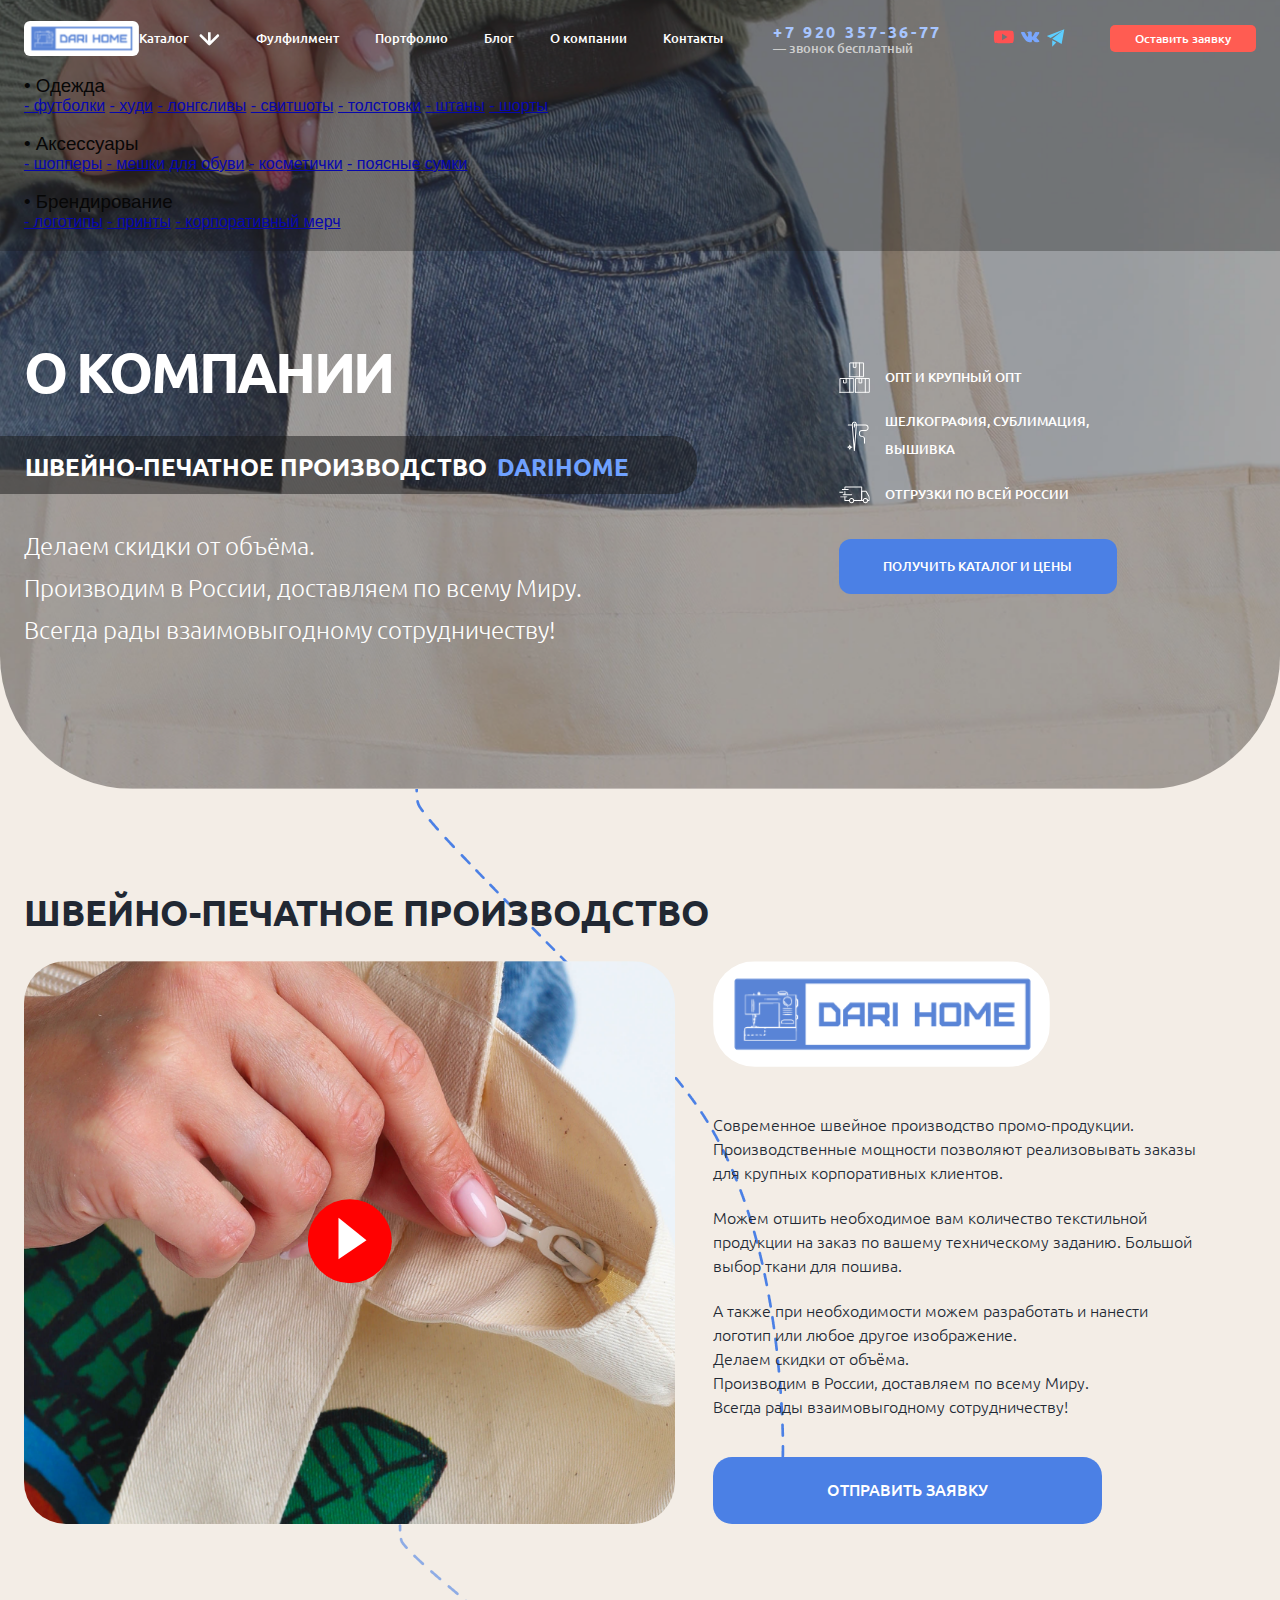
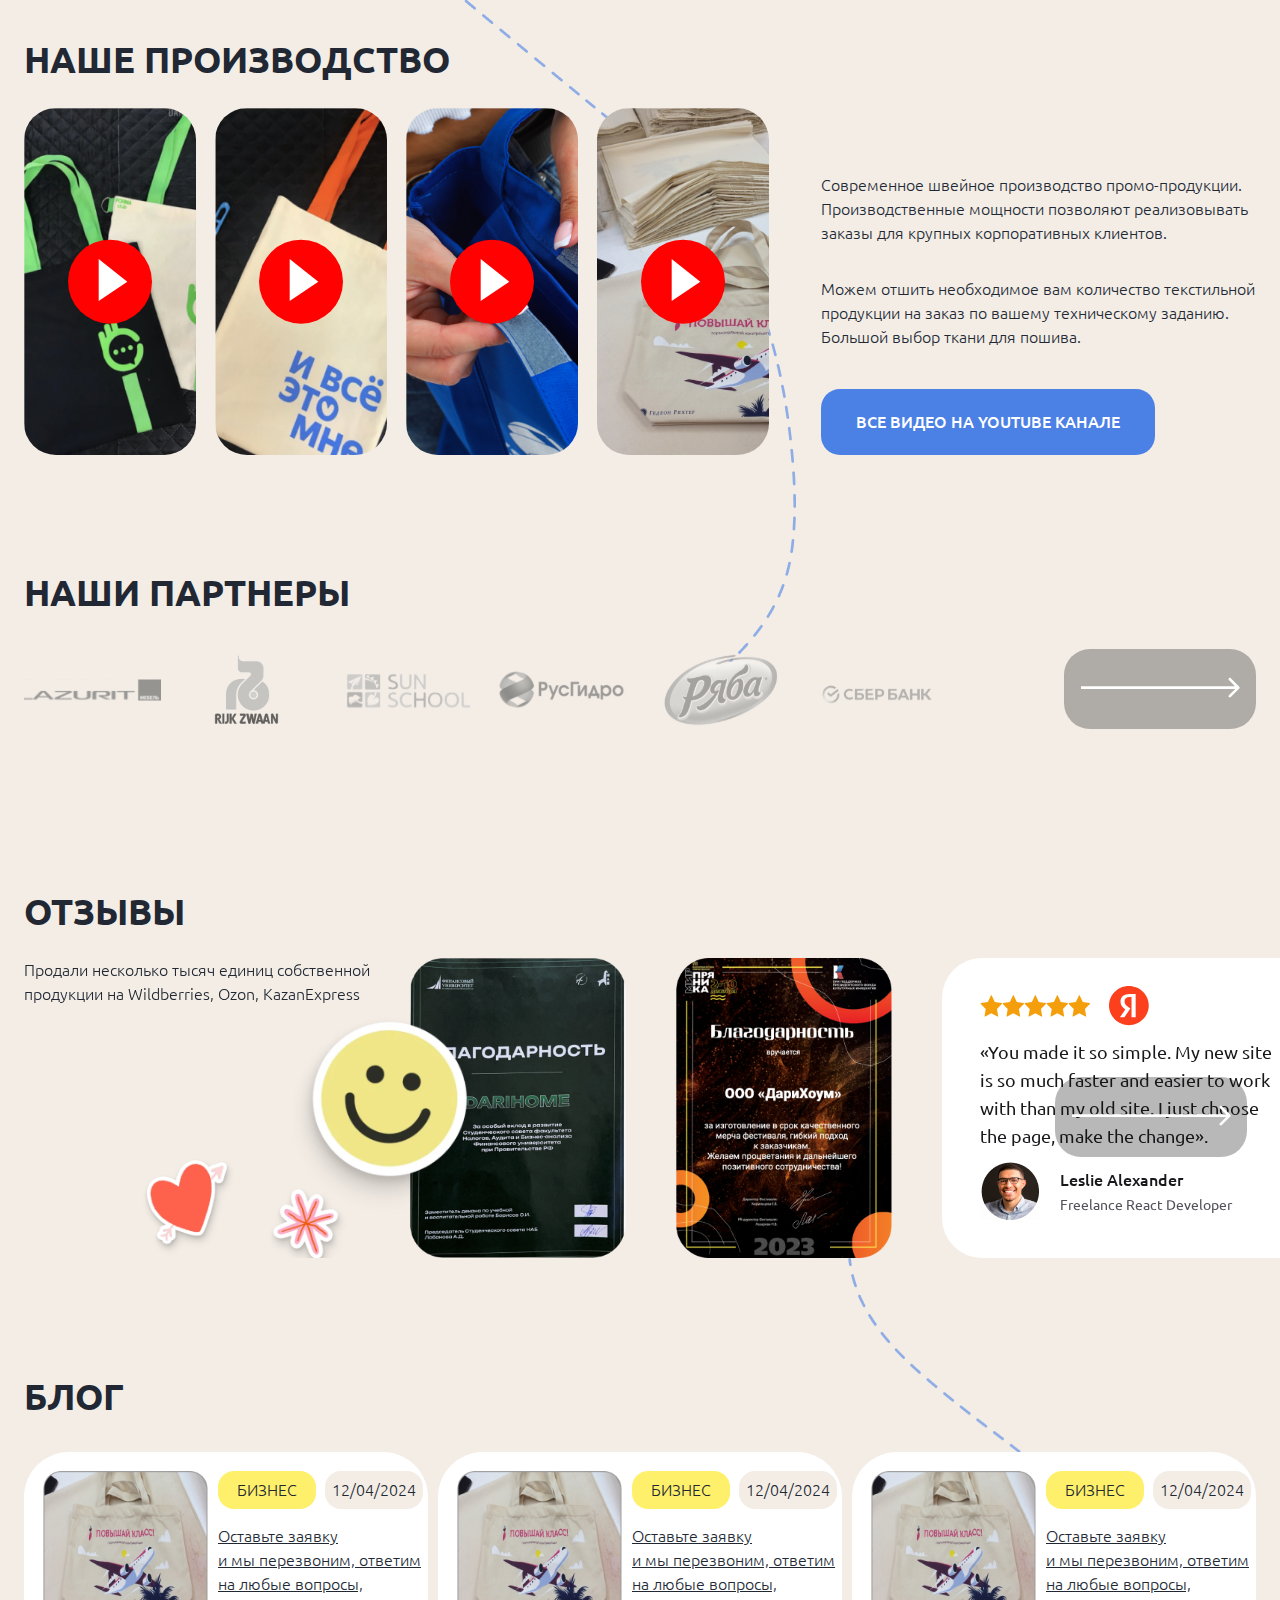
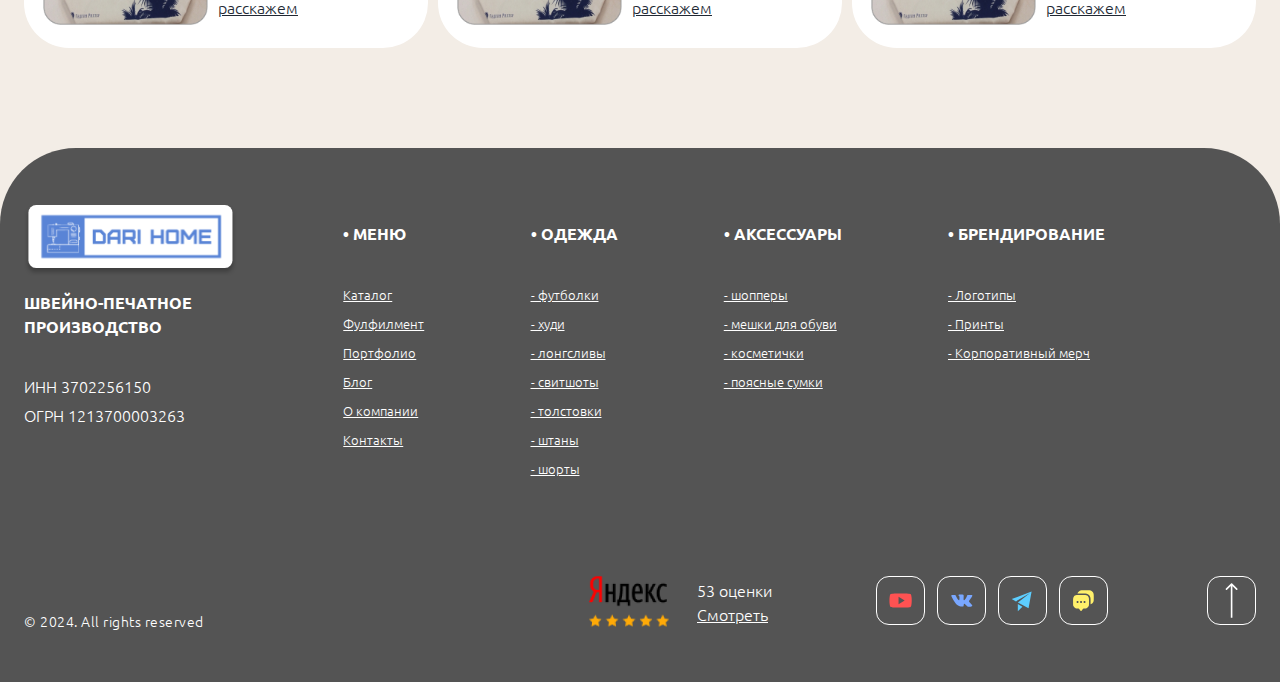
==== commit d815a5fc: "Add files via upload" ====
--- a/aboutcompany.html
+++ b/aboutcompany.html
@@ -30,33 +30,33 @@
 							<div class="header_content_rightpart">
 								<div class="header_content_navmenu">
 									<div class="header_content_navmenu_list">
-										<div class="header_content_navmenu_list_item">
+										<div class="header_content_navmenu_list_item header_content_navmenu_list_item_wrapp" id="hoverElement">
 											<a href="#">
 												<p>Каталог</p>
 												<img src="img/header_arrow.svg" alt="">
 											</a>
 										</div>
-										<div class="header_content_navmenu_list_item">
+										<div class="header_content_navmenu_list_item header_content_navmenu_list_item_hide">
 											<a href="fulfilment.html">
 												<p>Фулфилмент</p>
 											</a>
 										</div>
-										<div class="header_content_navmenu_list_item">
+										<div class="header_content_navmenu_list_item header_content_navmenu_list_item_hide">
 											<a href="portfolio.html">
 												<p>Портфолио</p>
 											</a>
 										</div>
-										<div class="header_content_navmenu_list_item">
+										<div class="header_content_navmenu_list_item header_content_navmenu_list_item_hide">
 											<a href="blog.html">
 												<p>Блог</p>
 											</a>
 										</div>
-										<div class="header_content_navmenu_list_item">
+										<div class="header_content_navmenu_list_item header_content_navmenu_list_item_hide">
 											<a href="aboutcompany.html">
 												<p>О компании</p>
 											</a>
 										</div>
-										<div class="header_content_navmenu_list_item">
+										<div class="header_content_navmenu_list_item header_content_navmenu_list_item_hide">
 											<a href="contacts.html">
 												<p>Контакты</p>
 											</a>
@@ -89,7 +89,7 @@
 									</div>
 								</div>
 								<div class="header_content_orderbutton">
-									<a href="#">
+									<a data-custom-open="modal-kviz">
 										Оставить заявку
 									</a>
 								</div>
@@ -102,6 +102,38 @@
 						</div>
 					</div>
 				</div>
+
+				<div class="header_catalog_wrap" id="hiddenElement">
+					<div class="header_catalog_wrap_content">
+						<div class="header_catalog_wrap_content_item">
+							<img src="img/header_catalog_wrap_odejda.svg" alt="">
+							<h3>&#8226; Одежда</h3>
+							<a href="#">- футболки</a>
+							<a href="#">- худи</a>
+							<a href="#">- лонгсливы</a>
+							<a href="#">- свитшоты</a>
+							<a href="#">- толстовки</a>
+							<a href="#">- штаны</a>
+							<a href="#">- шорты</a>
+						</div>
+						<div class="header_catalog_wrap_content_item">
+							<img src="img/header_catalog_wrap_acessories.svg" alt="">
+							<h3>&#8226; Аксессуары</h3>
+							<a href="#">- шопперы</a>
+							<a href="#">- мешки для обуви</a>
+							<a href="#">- косметички</a>
+							<a href="#">- поясные сумки</a>
+						</div>
+						<div class="header_catalog_wrap_content_item">
+							<img src="img/header_catalog_wrap_brendirovanie.svg" alt="">
+							<h3>&#8226; Брендирование</h3>
+							<a href="#">- логотипы</a>
+							<a href="#">- принты</a>
+							<a href="#">- корпоративный мерч</a>
+						</div>
+					</div>
+				</div>
+				
 			</header>
 
 			<div class="popup" id="popup">
@@ -153,7 +185,7 @@
 									</li>
 									<li class="header_content-wrap-navmenu-list-item header_content-wrap-navmenu-list-item-7">
 										<div class="header_content_orderbutton header_content_orderbutton_wrap">
-											<a href="#">
+											<a data-custom-open="modal-kviz">
 												Оставить заявку
 											</a>
 										</div>
--- a/css/styles.css
+++ b/css/styles.css
@@ -116,6 +116,11 @@
 @keyframes aniarrows {
   0% {background: rgba(20, 20, 20, 0.3);}
   100% {background: rgba(20, 20, 20, 0.5);}
+}
+
+@keyframes anitabs {
+  0% {background: rgba(75, 128, 229, 0.3);}
+  100% {background: rgba(75, 128, 229, 1);}
 }
 
 /*
@@ -282,6 +287,7 @@
   max-width: 157px;
   border-radius: 8px;
   margin-left: 13px;
+  cursor: pointer;
 }
 
 .header_content_orderbutton > a:nth-child(1) {
@@ -321,9 +327,11 @@
 .firstsec_content{
   padding-bottom: 184px;
   display: flex;
-  justify-content: flex-start;
   align-items: center;
   column-gap: 156px;
+  justify-content: space-between;
+  column-gap: 0;
+  padding-right: 96px;
 }
 
 .firstsec_content_leftpart{
@@ -427,6 +435,8 @@
   
 }
 
+
+
 .catalogsec_content{
   background-image: url(../img/catalog_dotted.png);
   background-position: top right 30%;
@@ -603,13 +613,14 @@
 }
 
 .portfoliosec_content_header h2 {
-  padding-left: 58px;
+  padding-left: 33px;
 }
 
 
 .main__container_portfoliosec{
   padding-left: 0px;
   margin-left: 0px;
+  padding-right: 0px;
 }
 
 .portfoliosec_content_main_slider{
@@ -618,17 +629,37 @@
   column-gap: 59px;
 }
 
-.portfoliosec_content_main_slider_item:nth-child(2) > img:nth-child(1) {
-  margin-top: 147px;
-  margin-bottom: 56px;
-}
-
-.portfoliosec_content_main_slider_item:nth-child(2) > p {
+.portfoliosec_content_main_slider_item{
+  margin-left: 33px;
+  margin-right: 33px;
+  max-width: 759px;
+}
+
+.portfoliosec_content_main_slider_item_title{
+  padding-left: 33px;
+}
+
+.portfoliosec_content_main_slider_item > img{
+  max-width: 759px;
+}
+
+.portfoliosec_content_main_slider_item > img:nth-child(1) {
+  margin-bottom: 0px;
+}
+
+.portfoliosec_content_logo{
+  max-width: 449px !important;
+  width: 100%;
+  margin-bottom: 25px !important;
+}
+
+.portfoliosec_content_main_slider_item > p {
   font-family: "Ubuntu-300";
   font-size: 1.25rem;
   color: #212833;
   line-height: 32px;
-  margin-bottom: 30px;
+  margin-bottom: 26px;
+  max-width: 564px;
 }
 
 .portfoliosec_content_main_slider_item_button {
@@ -682,8 +713,8 @@
   z-index: 10;
 }
 
-.portfoliosec_content_main_slider_item:nth-child(1) > img:nth-child(1) {
-  margin-left: -100px;
+.portfoliosec_content_main_slider_item > img:nth-child(1) {
+  
 }
 
 .portfoliosec_content_main_slider_item:nth-child(2) > p {
@@ -692,10 +723,15 @@
 
 .portfoliosec_content_main_slider {
   column-gap: 78px;
+
 }
 
 .portfoliosec_content {
   background-position: left 13% top;
+}
+
+.portfoliosec_content_main {
+margin-left: -1px;
 }
 
 .portfoliosec_content_main_slider_item:nth-child(1) > img:nth-child(1) {
@@ -705,6 +741,55 @@
 }
 
 
+.portfoliosec_content_main_slider_arrowright{
+  position: absolute;
+  right: 33px;
+  top: 55%;
+  border: 0px;
+  background-color: rgba(20, 20, 20, 0.3);
+  cursor: pointer;
+  max-width: 202px;
+  width: 100%;
+  padding-top: 30px;
+  padding-bottom: 30px;
+  padding-bottom: 30px;
+  border-radius: 26px;
+}
+
+.portfoliosec_content_main_slider_arrowright:hover{
+  background-color: rgba(20, 20, 20, 0.5);
+  animation: aniarrows 0.5s linear;
+}
+
+
+
+.portfoliosec_content_main_slider_arrowleft{
+  position: absolute;
+  left: 33px;
+  top: 55%;
+  border: 0px;
+  background-color: rgba(20, 20, 20, 0.3);
+  cursor: pointer;
+  max-width: 202px;
+  width: 100%;
+  padding-top: 30px;
+  padding-bottom: 30px;
+  padding-bottom: 30px;
+  border-radius: 26px;
+}
+
+.portfoliosec_content_main_slider_arrowleft:hover{
+  background-color: rgba(20, 20, 20, 0.5);
+  animation: aniarrows 0.5s linear;
+}
+
+.portfoliosec_content_main_slider_arrowleft img{
+  transform: rotate(180deg);
+}
+
+.portfoliosec_content_main_slider_item_title_mobile{
+  display: none;
+}
 
 /*---------------------ХОТИТЕ ВЫЙТИ НА МАРКЕТПЛЕЙС?---------------------------*/
 
@@ -901,8 +986,9 @@
 }
 
 .corporatemerchsec_content_main_rightpart > img:nth-child(1) {
-  padding-top: 4px;
-  width: 100%;
+  width: 100%;
+  padding-top: 0;
+  height: 100%;
 }
 
 .corporatemerchsec_content_main_mobilebtn{
@@ -2059,6 +2145,14 @@
   border-radius: 0px 0px 133px 133px;
 }
 
+.headerandfirstsec_container_shopperspage .firstsec{
+  padding-top: 117px;
+}
+
+.firstsec_content_leftpart_secondpages_title_container > b:nth-child(2) > b:nth-child(1) {
+  font-size: 2.5rem;
+}
+
 .firstsec_content_leftpart_secondpages_title{
   background-color: rgba(23, 23, 23, 0.5);
   border-radius: 0px 25px 25px 0px;
@@ -2068,7 +2162,7 @@
   margin-left: -33px;
   display: flex;
   width: 100%;
-  max-width: 965px;
+  max-width: 900px;
   position: relative;
 }
 
@@ -2085,7 +2179,7 @@
 
 .firstsec_content_leftpart_secondpages_title b{
   font-family: "Ubuntu-700";
-  font-size: 4.688rem;
+  font-size: 5.1rem;
   color: #6FA1FF;
   line-height: 43px;
 }
@@ -2348,7 +2442,7 @@
   margin-bottom: 25px;
 }
 
-.typesofabricssec_content_header h3{
+.typesofabricssec_content_header h2{
   font-family: "Ubuntu-700";
   font-size: 3rem;
   color: #212833;
@@ -2580,7 +2674,7 @@
   margin-bottom: 25px;
 }
 
-.usabilitysec_content_header h3{
+.usabilitysec_content_header h2{
   font-family: "Ubuntu-700";
   font-size: 3rem;
   color: #212833;
@@ -2610,6 +2704,7 @@
   display: flex;
   flex-direction: column;
   justify-content: flex-end;
+  border-radius: 42px;
 }
 
 .usabilitysec_content_main_item h3{
@@ -2730,8 +2825,13 @@
   width: 100%;
 }
 
+.youtubechannelsec_content:nth-child(2) > div:nth-child(1) > a:nth-child(1) > img:nth-child(1) {
+  max-width: 1169px;
+}
+
 .youtubechannelsec_content_rightpart img{
   margin-bottom: 56px;
+  border-radius: 42px;
 }
 
 .youtubechannelsec_content_rightpart p{
@@ -3135,7 +3235,7 @@
 .promosec_content img {
   position: absolute;
   right: 0;
-  top: 0;
+  top: 25px;
 }
 
 
@@ -3244,11 +3344,14 @@
 .firstsec_content_leftpart_secondpages_hudipage h1 {
   max-width: 930px;
   margin-bottom: 35px;
+  font-size: 4.688rem;
+  white-space: nowrap;
 }
 
 .firstsec_content_hudipage {
   align-items: center;
   padding-top: 25px;
+  padding-bottom: 155px;
 }
 
 
@@ -3607,18 +3710,52 @@
   position: relative;
 }
 
-
-
-
-
-
-
-
-
-
-
-
-
+.brendihudisec_content_main_leftpart_slider_item{
+  display: flex !important;
+}
+
+.brendihudisec_content_main_leftpart_slider {
+  /*max-width: 100vw;
+  width: auto;*/
+  width: calc(100vw - 66px);
+  max-width: 100vw;
+}
+
+.brendihudisec_content_main_rightpart p {
+  max-width: 556px;
+  width: 100%;
+}
+
+.brendihudisec_content_main_leftpart_slider_item {
+  justify-content: space-between;
+  column-gap: 61px;
+  align-items: center;
+  /*margin-right: 16px;*/
+}
+
+.brendihudisec_content_main_leftpart img {
+  max-width: 1168px;
+}
+
+.brendihudisec_content_main_leftpart_slider_item > div:nth-child(2) {
+  padding-right: 70px;
+}
+
+.brendihudisec_content_main_rightpart p {
+  max-width: 417px;
+}
+
+.brendihudisec_content_main_leftpart_slider_item_container{
+  width: 100vw;
+}
+
+.brendihudisec_content_main_leftpart_slider_item {
+  justify-content: unset;
+}
+
+.brendihudisec_content_main_rightpart p {
+  max-width: 556px;
+}
 
 
 
@@ -3632,6 +3769,14 @@
   border-radius: 0px 0px 133px 133px;
 }
 
+.firstsec_content_fulfilment{
+  padding-top: 0px;
+}
+
+.firstsec_content_leftpart_secondpages_title_fulfilment{
+  max-width: 938px;
+}
+
 .firstsec_content_leftpart_secondpages_title_container_fulfilment p {
   font-size: 2.15rem;
 }
@@ -3647,4 +3792,919 @@
 .promosec_fulfilment {
   padding-top: 168px;
   padding-bottom: 168px;
+}
+
+.firstsec_content_leftpart_secondpages_fulfilmentpage h1 {
+  max-width: 930px;
+  margin-bottom: 35px;
+  font-size: 5.625rem;
+  white-space: nowrap;
+}
+
+
+
+
+/*-----------!!!----------СТРАНИЦА О КОМПАНИИ-----------!!!----------*/
+
+.headerandfirstsec_container_aboutcompany {
+  background: url(../img/firstsec_background_aboutcompany.png);
+  background-size: cover;
+  background-position: center;
+  border-radius: 0px 0px 133px 133px;
+}
+
+.firstsec_content_aboutcompanypage{
+  padding-top: 0px;
+}
+
+.firstsec_content_leftpart_secondpages_hudipage h1 {
+  font-size: 5.625rem;
+  white-space: wrap;
+}
+
+.youtubechannelsec_aboutcompanypage:nth-child(2) > div:nth-child(1) > div:nth-child(1) > h2:nth-child(1) {
+  font-family: "Ubuntu-700";
+  font-size: 2.5rem;
+  color: #212833;
+  line-height: 41px;
+  padding-bottom: 28px;
+}
+
+.youtubechannelsec_aboutcompanypage{
+  padding-top: 168px;
+  margin-top: 0;
+  background-image: url(../img/youtubesec_pagaeaboutcompany_dotted.png);
+  background-repeat: no-repeat;
+  background-position: top 0px center;
+}
+
+.reviewssec_aboutcompanypage{
+  margin-top: 168px;
+}
+
+
+
+
+/*-----------!!!----------СТРАНИЦА ПОРТФОЛИО-----------!!!----------*/
+
+.headerandfirstsec_container_portfoliopage{
+  background: url(../img/firstsec_background_portfolio.png);
+  background-size: cover;
+  background-position: center;
+  border-radius: 0px 0px 133px 133px;
+}
+
+.firstsec_content_portfoliopage {
+  padding-bottom: 229px;
+  align-items: flex-start;
+}
+
+
+
+
+
+
+
+
+
+.examplessec{
+  padding-top: 168px;
+}
+
+.examplessec_content {
+  margin-left: -33px;
+  margin-right: -33px;
+}
+
+.examplessec_content h2{
+  font-family: "Ubuntu-700";
+  font-size: 2.5rem;
+  color: #212833;
+  line-height: 41px;
+  padding-bottom: 28px;
+  padding-left: 33px;
+  padding-right: 33px;
+}
+
+.examplessec_content_slider_item{
+  margin-right: 20px;
+}
+
+
+
+.examplessec_content_slider_arrowright{
+  position: absolute;
+  right: 33px;
+  top: 50%;
+  border: 0px;
+  background-color: rgba(20, 20, 20, 0.3);
+  cursor: pointer;
+  max-width: 202px;
+  width: 100%;
+  padding-top: 30px;
+  padding-bottom: 30px;
+  padding-bottom: 30px;
+  border-radius: 26px;
+}
+
+.examplessec_content_slider_arrowright:hover{
+  background-color: rgba(20, 20, 20, 0.5);
+  animation: aniarrows 0.5s linear;
+}
+
+
+
+.examplessec_content_slider_arrowleft{
+  position: absolute;
+  left: 33px;
+  top: 50%;
+  border: 0px;
+  background-color: rgba(20, 20, 20, 0.3);
+  cursor: pointer;
+  max-width: 202px;
+  width: 100%;
+  padding-top: 30px;
+  padding-bottom: 30px;
+  padding-bottom: 30px;
+  border-radius: 26px;
+}
+
+.examplessec_content_slider_arrowleft:hover{
+  background-color: rgba(20, 20, 20, 0.5);
+  animation: aniarrows 0.5s linear;
+}
+
+.examplessec_content_slider_arrowleft img{
+  transform: rotate(180deg);
+}
+
+
+
+
+
+
+
+
+
+.allworkssec{
+  margin-top: 168px;
+}
+
+.allworkssec_content{
+  /*padding-bottom: 290px;*/
+  height: 1066px;
+  background-image: url(../img/allworkssec_dotted.png);
+  background-repeat: no-repeat;
+  background-position: bottom 0px right 30%;
+}
+
+.allworkssec_content h2{
+  font-family: "Ubuntu-700";
+  font-size: 2.5rem;
+  color: #212833;
+  line-height: 41px;
+  padding-bottom: 33px;
+}
+
+.tabs{
+  
+}
+
+.tabs>input[type="radio"] {
+    display: none;
+  }
+
+  .tabs>div {
+    /* скрыть контент по умолчанию */
+    display: none;
+  }
+
+  /* отобразить контент, связанный с вабранной радиокнопкой (input type="radio") */
+  #tab-btn-1:checked~#content-1,
+  #tab-btn-2:checked~#content-2,
+  #tab-btn-3:checked~#content-3 {
+    display: block;
+    margin-top: 53px;
+  }
+
+  .tabs>label {
+    display: inline-block;
+    text-align: center;
+    user-select: none;
+    cursor: pointer;
+    position: relative;
+
+    font-family: "Ubuntu-500";
+    font-size: 1.375rem;
+    color: #383838;
+    line-height: 37px;
+
+    background: transparent;
+    padding-top: 25px;
+    padding-bottom: 25px;
+    max-width: 303px;
+    width: 100%;
+    border: 1px solid #4B80E5;
+    border-radius: 19px;
+    margin-right: 13px;
+  }
+
+  .tabs>input[type="radio"]:checked+label {
+    background: #4B80E5;
+    color: #ffffff;
+    animation: anitabs 0.5s linear;
+    font-family: "Ubuntu-500";
+    font-size: 1.375rem;
+    line-height: 37px;
+  }
+
+
+.allworkssec-content-list_item_leftpart h3{
+    font-family: "Ubuntu-700";
+    font-size: 2rem;
+    color: #212833;
+    line-height: 31px;
+    margin-bottom: 20px;
+}
+
+.allworkssec-content-list_item_leftpart p{
+    font-family: "Ubuntu-300";
+    font-size: 1.313rem;
+    color: #212833;
+    line-height: 32px;
+    margin-bottom: 20px;
+    max-width: 550px;
+    width: 100%;
+    margin-bottom: 50px;
+}
+
+.allworkssec-content-list_item_leftpart{
+  display: flex;
+  flex-direction: column;
+}
+
+.allworkssec-content-list_item_leftpart a{
+   font-family: "Ubuntu-300";
+    font-size: 1.313rem;
+    color: #212833;
+    line-height: 32px;
+}
+
+.allworkssec-content-list_item_leftpart_btn{
+  margin-top: 55px;
+  font-family: "Ubuntu-500" !important;
+  font-size: 1.25rem;
+  color: #FFFFFF !important;
+  line-height: 37px;
+  text-decoration: none;
+  background: #4B80E5;
+  max-width: 445px;
+  width: 100%;
+  display: flex;
+  align-items: center;
+  justify-content: center;
+  padding-top: 26px;
+  padding-bottom: 26px;
+  border-radius: 19px;
+}
+
+.allworkssec-content-list_item_leftpart_btn:hover {
+  background: #6395F5;
+  animation: anibtn 0.5s linear;
+}
+
+.allworkssec-content-list_item_leftpart_btn:active {
+  background: #3F77E1;
+  animation: anibtn 0.5s linear;
+}
+
+.typesofsewingsec_content_main_item_allworkssec {
+  display: flex;
+  justify-content: space-between;
+  height: 581px;
+  max-width: 393px;
+}
+
+.typesofsewingsec_content_main_allworkssec {
+  column-gap: 25px;
+}
+
+.allworkssec-content-list_item{
+  display: flex;
+  justify-content: space-between;
+}
+
+.typesofsewingsec_content_main_allworkssec{
+  margin-top: 0px;
+}
+
+
+
+
+
+
+
+
+/*-----------!!!----------СТРАНИЦА КОНТАКТЫ-----------!!!----------*/
+
+.headerandfirstsec_container_contactspage{
+  background: url(../img/firstsec_background_contacts.png);
+  background-size: cover;
+  background-position: center;
+  border-radius: 0px 0px 133px 133px;
+}
+
+.promosec_contacts{
+   background-image: url(../img/promosec_contactssec_dotted.png);
+  background-repeat: no-repeat;
+ background-position: left 61% top 0;
+}
+
+.mapsec h2{
+  font-family: "Ubuntu-700";
+  font-size: 2.5rem;
+  color: #212833;
+  line-height: 41px;
+  padding-bottom: 42px;
+}
+
+.mapsec{
+  padding-top: 168px;
+  padding-bottom: 168px;
+}
+
+.ymaps-2-1-79-inner-panes {
+  overflow: hidden !important;
+}
+
+.yandexmap{
+  max-width: 1122px;
+  width: 100%;
+  height: 460px;
+  -moz-border-radius: 33px 33px 33px 33px; /* Firefox */
+  -webkit-border-radius: 33px 33px 33px 33px; /* Safari, Chrome */
+  -khtml-border-radius: 33px 33px 33px 33px; /* KHTML */
+  border-radius: 33px 33px 33px 33px; /* CSS3 */
+  overflow: hidden;
+  position: relative;
+}
+
+.ymaps-2-1-79-map-copyrights-promo > ymaps:nth-child(1) {
+  display: none;
+}
+
+.ymaps-2-1-79-copyright__wrap {
+  display: none !important;
+}
+
+.mapsec_content{
+  display: flex;
+  column-gap: 32px;
+  
+}
+
+.mapsec{
+  background-image: url(../img/mapsec_dotted.png);
+  background-repeat: no-repeat;
+  background-position: right 0 top 0;
+}
+
+.mapsec_content_leftpart {
+  max-width: 1122px;
+  width: 100%;
+}
+
+.mapsec_content_rightpart{
+  display: flex;
+  flex-direction: column;
+}
+
+.mapsec_content_rightpart > img:nth-child(1) {
+  width: 217px;
+  margin-bottom: 49px;
+  object-fit: none;
+}
+
+
+.mapsec_content_rightpart a:nth-child(2) {
+  font-family: "Ubuntu-700";
+  font-size: 2.688rem;
+  color: #212833;
+  line-height: 32px;
+  text-decoration: none;
+}
+
+.mapsec_content_rightpart a:nth-child(3) {
+  font-family: "Ubuntu-700";
+  font-size: 1.375rem;
+  color: #212833;
+  line-height: 32px;
+  margin-top: 20px;
+  text-decoration: none;
+}
+
+.mapsec_content_rightpart h4 {
+  font-family: "Ubuntu-700";
+  font-size: 1.375rem;
+  color: #212833;
+  line-height: 29px;
+  margin-top: 24px;
+  text-decoration: none;
+}
+
+
+.mapsec_content_rightpart p {
+  font-family: "Ubuntu-300";
+  font-size: 1.375rem;
+  color: #212833;
+  line-height: 29px;
+  text-decoration: none;
+}
+
+.mapsec_content_rightpart > p:nth-child(7) {
+  margin-bottom: 34px;
+}
+
+.orderformsec_contactspage{
+  margin-top: 0px;
+}
+
+
+
+
+/*-----------!!!----------СТРАНИЦА БЛОГ-----------!!!----------*/
+
+.headerandfirstsec_container_blogpage{
+  background: url(../img/firstsec_background_blog.png);
+  background-size: cover;
+  background-position: center;
+  border-radius: 0px 0px 133px 133px;
+}
+
+.blogsec_blogpage{
+  margin-bottom: 168px;
+}
+
+.lastnewssec_content h2{
+  font-family: "Ubuntu-700";
+  font-size: 2.5rem;
+  color: #212833;
+  line-height: 41px;
+  padding-bottom: 57px;
+}
+
+.blogsec_content_main_uppart_pageblog {
+  flex-direction: column;
+  text-decoration: none;
+}
+
+.blogsec_content_main_uppart_rightpart_blogpage h3 {
+  max-width: 852px;
+}
+
+.blogsec_content_main_uppart_rightpart_blogpage > p:nth-child(3) {
+  max-width: 852px;
+}
+
+.blogsec_content_main_uppart_rightpart_blogpage > p:nth-child(3) {
+  margin-top: 20px;
+}
+
+.blogsec_content_main_uppart_rightpart_blogpage h3 {
+  margin-top: 32px;
+}
+
+
+
+.lastnewssec_content{
+ /*  background-image: url(../img/lastnews_dotted.png);
+  background-repeat: no-repeat;
+  background-position: right 100px top 0;*/
+  position: relative;
+  padding-top: 150px;
+}
+
+.lastnewssec_content_slider_item{
+ display: grid !important;
+  grid-template-columns: 1fr 1fr;
+  column-gap: 133px;
+  grid-row-gap: 64px;
+
+}
+
+.blogsec_content_main_uppart_leftpart_pageblog img{
+  max-width: 852px;
+  width: 100%;
+}
+
+.blogsec_content_main_uppart_rightpart_blogpage > p:nth-child(3) {
+  margin-bottom: 0px;
+}
+
+.lastnewssec_content_slider_item {
+  
+}
+
+.lastnewssec_content_slider_item:nth-child(1) > a:nth-child(2) > div:nth-child(2) > div:nth-child(1) > p:nth-child(1) {
+  background: #F9A971;
+}
+
+.lastnewssec_content_slider_item:nth-child(1) > a:nth-child(3) > div:nth-child(2) > div:nth-child(1) > p:nth-child(1) {
+  background: #A7C5FF;
+}
+
+.lastnewssec_content_slider_item:nth-child(1) > a:nth-child(4) > div:nth-child(2) > div:nth-child(1) > p:nth-child(1) {
+  background: #CFB8F1;
+}
+
+
+.lastnewssec_content_slider_item > a:nth-child(2) {
+  background: #F3EDE6;
+}
+
+
+.blogsec_content_main_uppart_arrowright_blogpage{
+  position: absolute;
+  right: auto;
+  bottom: 150px;
+  left: 0;
+  border: 0px;
+  background-color: rgba(20, 20, 20, 0.3);
+  cursor: pointer;
+  max-width: 202px;
+  width: 100%;
+  padding-top: 30px;
+  padding-bottom: 30px;
+  padding-bottom: 30px;
+  border-radius: 26px;
+}
+
+.blogsec_content_main_uppart_arrowright_blogpage:hover{
+  background-color: rgba(20, 20, 20, 0.5);
+  animation: aniarrows 0.5s linear;
+}
+
+
+
+.blogsec_content_main_uppart_arrowleft_blogpage{
+  position: absolute;
+  left: 322px;
+  bottom: 150px;
+  right: auto;
+  border: 0px;
+  background-color: rgba(20, 20, 20, 0.3);
+  cursor: pointer;
+  max-width: 202px;
+  width: 100%;
+  padding-top: 30px;
+  padding-bottom: 30px;
+  padding-bottom: 30px;
+  border-radius: 26px;
+}
+
+.blogsec_content_main_uppart_arrowleft_blogpage:hover{
+  background-color: rgba(20, 20, 20, 0.5);
+  animation: aniarrows 0.5s linear;
+}
+
+.blogsec_content_main_uppart_arrowleft_blogpage img{
+  transform: rotate(180deg);
+}
+
+.blogsec_content_pageblog{
+  padding-top: 0px;
+}
+
+.lastnewssec_content > .slick-dotted.slick-slider {
+  margin-bottom: 0 !important;
+}
+
+.blogsec_content_main_uppart_arrowleft_blogpage {
+  right: auto;
+  bottom: 150px;
+  left: 0;
+}
+
+.blogsec_content_main_uppart_arrowright_blogpage {
+  display: none !important;
+}
+
+.lastnewssec_content_slider > ul:nth-child(2) {
+  right: auto;
+  bottom: -150px;
+  left: 230px;
+  display: flex;
+}
+
+.blogsec_content_pageblog{
+  padding-top: 330px;
+  background-position: top 0px center;
+}
+
+.blogsec_content_main_uppart_arrowleft_blogpage {
+  bottom: -180px;
+}
+
+.blogsec {
+  z-index: 1;
+  position: relative;
+}
+
+
+
+
+
+
+
+
+
+/*-----------!!!----------СТРАНИЦА БЛОГ ИТЕМ-----------!!!----------*/
+
+
+.firstsec_content_leftpart_blog_itempage h1{
+  max-width: 1286px;
+}
+
+
+.headerandfirstsec_container_blogitempage{
+  background: url(../img/firstsec_background_blog_itempage.png);
+  background-size: cover;
+  background-position: center;
+  border-radius: 0px 0px 133px 133px;
+}
+
+.blogitempage_titlesec{
+  
+}
+
+.blogsec_content_main_uppart_blogitempage {
+  flex-direction: row;
+  align-items: end;
+  display: grid;
+  grid-template-columns: 1fr 1fr;
+  grid-row-gap: 45px;
+}
+
+.blogsec_content_main_uppart_leftpart_blogitempage {
+  order: 2;
+}
+
+.blogsec_content_main_uppart_rightpart_blogitempage {
+  order: 1;
+}
+
+.blogsec_content_main_uppart_rightpart_blogitempage{
+  max-width: 870px;
+}
+
+.blogsec_content_main_uppart_rightpart_blogitempage h3 {
+  margin-top: 56px;
+}
+
+.blogsec_content_main_uppart_rightpart_blogitempage p {
+  font-size: 1.375rem;
+}
+
+.blogsec_content_main_uppart_2_leftpart_blogitempage{
+  order: 3;
+}
+
+.blogsec_content_main_uppart_2_leftpart_blogitempage h3{
+  font-family: "Ubuntu-700";
+  font-size: 2rem;
+  color: #424242;
+  line-height: 42px;
+  max-width: 852px;
+}
+
+.blogsec_content_main_uppart_2_leftpart_blogitempage p{
+  font-family: "Ubuntu-300";
+  font-size: 1.375rem;
+  color: #212833;
+  line-height: 32px;
+  margin-top: 25px;
+}
+
+.blogsec_content_main_uppart_2_rightpart_blogitempage{
+  order: 4;
+}
+
+.blogsec_content_main_uppart_2_rightpart_blogitempage h3{
+  font-family: "Ubuntu-700";
+  font-size: 2rem;
+  color: #424242;
+  line-height: 42px;
+  max-width: 852px;
+}
+
+.blogsec_content_main_uppart_2_rightpart_blogitempage p{
+  font-family: "Ubuntu-300";
+  font-size: 1.375rem;
+  color: #212833;
+  line-height: 32px;
+  margin-top: 25px;
+}
+
+.blogitem_page_image{
+  grid-column: 1 / -1;
+  order: 5;
+  width: 100%;
+}
+
+.blogsec_content_main_uppart_leftpart_blogitempage img{
+  max-width: unset;
+}
+
+.blogsec_content_main_uppart_3_leftpart_blogitempage{
+  order: 6;
+}
+
+.blogsec_content_main_uppart_3_rightpart_blogitempage{
+  order: 7;
+}
+
+.blogsec_content_main_uppart_3_leftpart_blogitempage h3{
+  font-family: "Ubuntu-700";
+  font-size: 2rem;
+  color: #424242;
+  line-height: 42px;
+  max-width: 852px;
+}
+
+.blogsec_content_main_uppart_3_leftpart_blogitempage p{
+  font-family: "Ubuntu-300";
+  font-size: 1.313rem;
+  color: #212833;
+  line-height: 32px;
+  margin-top: 25px;
+}
+
+.blogsec_content_main_uppart_3_rightpart_blogitempage h3{
+  font-family: "Ubuntu-700";
+  font-size: 2rem;
+  color: #424242;
+  line-height: 42px;
+  max-width: 852px;
+}
+
+.blogsec_content_main_uppart_3_rightpart_blogitempage p{
+  font-family: "Ubuntu-300";
+  font-size: 1.375rem;
+  color: #212833;
+  line-height: 32px;
+  
+}
+
+.blogsec_content_pageblogitem {
+  padding-top: 170px;
+}
+
+
+.blogsec_content_main_uppart_rightpart_blogitempage > p:nth-child(3) {
+  max-width: unset;
+}
+
+.blogsec_content_main_uppart_rightpart_blogitempage h3 {
+  max-width: unset;
+}
+
+
+
+
+.blogitempage_titlesec {
+padding-top: 52px;
+background-image: url(../img/promosec_contactssec_dotted.png);
+background-size: auto;
+background-position: top right 30%;
+background-repeat: no-repeat;
+
+}
+
+.blogsec_content_main_uppart_rightpart_blogpage{
+  margin-top: 20px;
+}
+
+.firstsec_content_rightpartblog_itempage{
+  display: none;
+}
+
+
+.blogsec_content_main_uppart_rightpart_blogpage > .blogsec_content_main_uppart_rightpart_header > p:nth-child(2) {
+  display: none;
+}
+
+
+
+
+
+
+
+
+
+
+
+
+
+
+
+
+
+
+
+
+/*------------!!!----------МОДАЛКИ------------!!!-----------*/
+
+/*-------------------------МОДАЛКА-------------------------------*/
+
+.micromodal-slide {
+  display: none;
+}
+
+
+.modal {
+  display: none;
+}
+
+.modal.is-open {
+  display: block;
+}
+
+.modal {
+  font-family: -apple-system,BlinkMacSystemFont,avenir next,avenir,helvetica neue,helvetica,ubuntu,roboto,noto,segoe ui,arial,sans-serif;
+}
+
+.modal__overlay {
+  position: fixed;
+  top: 0;
+  left: 0;
+  right: 0;
+  bottom: 0;
+  background: rgba(0,0,0,0.6);
+  display: flex;
+  justify-content: center;
+  align-items: center;
+   z-index: 101;
+}
+
+.modal__container-order{
+  z-index: 1000;
+  position: relative;
+
+}
+
+.container_modal {
+  border-radius: 42px;
+  background: #C4A5F2;
+  max-width: 1300px;
+  width: 100%;
+  background-image: url(../img/modal_order_dotted.png);
+  background-position: right top;
+  background-repeat: no-repeat;
+  padding-top: 62px;
+  padding-bottom: 43px;
+  padding-left: 46px;
+  padding-right: 44px;
+  position: relative;
+}
+
+
+.modal_order_form{
+  display: flex;
+  justify-content: space-between;
+  margin-top: 73px;
+}
+
+.container_modal h2{
+  font-family: "Ubuntu-700";
+  font-size: 2.25rem;
+  color: #FFFFFF;
+  line-height: 46px;
+}
+
+.container_modal p{
+  font-family: "Ubuntu-300";
+  font-size: 1.5rem;
+  color: #FFFFFF;
+  line-height: 31px;
+  margin-top: 15px;
+  max-width: 530px;
+  width: 100%;
+}
+
+.modal_order_form_leftpart input {
+  border-radius: 14px;
+  background: #FFFFFF;
+  outline: none;
+  border: 0px;
+  font-family: "Ubuntu-300";
+  font-size: 1rem;
+  color: #212833;
+  line-height: 24px;
+  padding-top: 21px;
+  padding-bottom: 21px;
+  padding-left: 20px;
+  padding-right: 20px;
+  max-width: 437px;
+  width: 100%;
+  margin-bottom: 17px;
 }--- a/css/media.css
+++ b/css/media.css
@@ -99,9 +99,12 @@
 
   .catalogsec_content {
     padding-top: 101px;
+  }
+
+  .catalogsec_content_index{
     padding-left: 24px;
     padding-right: 24px;
-  }
+  } 
 
   .catalogsec_content_header h2 {
     font-size: 2.25rem;
@@ -122,14 +125,15 @@
     row-gap: 12px;
     column-gap: 9px;
     margin-top: 34px;
+    justify-content: space-between;
+    display: grid;
+    grid-template-columns: 1fr 1fr 1fr 1fr 1fr 1fr;
   }
 
 
   /*----------ГЛАВНАЯ СТРАНИЦА -- ПОРТФОЛИО------------*/
 
   .portfoliosec_content {
-    padding-left: 24px;
-    padding-right: 24px;
     padding-top: 127px;
     overflow: hidden;
   }
@@ -137,10 +141,7 @@
   .portfoliosec_content_header h2 {
     font-size: 2.25rem;
     line-height: 31px;
-  }
-
-  .portfoliosec {
-    
+    padding-left: 24px;
   }
 
   .portfoliosec_content_main_slider_item:nth-child(1) > img:nth-child(1) {
@@ -174,7 +175,7 @@
 }
 
 .portfoliosec_content_main_slider_item:nth-child(2) > img:nth-child(1) {
-  margin-top: 110px;
+  margin-top: 0;
   margin-bottom: 42px;
 }
 
@@ -184,24 +185,65 @@
 }
 
 .portfoliosec_content_main_slider_item:nth-child(1) > img:nth-child(1) {
-width: 59vw;
-max-height: 770px;
-object-fit: cover;
-border-radius: 43px;
-}
-.portfoliosec_content_main_slider_item:nth-child(3) > img:nth-child(1) {
-width: 59vw;
-max-height: 770px;
+  width: 59vw;
+  max-height: 770px;
+  object-fit: cover;
+  border-radius: 43px;
+}
+.portfoliosec_content_logo {
+  width: 59vw;
+  max-height: 770px;
+  max-width: 280px !important;
+  height: auto !important;
+  border-radius: unset !important;
 }
 
 .portfoliosec_content_main_slider_item:nth-child(2) > p {
-max-width: 448px !important;
-min-width: auto;
+  max-width: 448px !important;
+  min-width: auto;
 }
 
 .portfoliosec_content_main_slider {
   column-gap: 59px;
 }
+
+.portfoliosec_content_main_slider_item > img {
+  max-width: 631px;
+}
+
+.portfoliosec_content_main_slider_item > img {
+  height: 770px;
+  object-fit: cover;
+  border-radius: 43px;
+}
+
+.portfoliosec_content_logo {
+  height: auto !important;
+}
+
+.portfoliosec_content_main_slider_arrowleft {
+  top: 50%;
+}
+
+.portfoliosec_content_main_slider_arrowright {
+  top: 50%;
+}
+
+.portfoliosec_content_main_slider_item > p {
+  font-size: 1rem;
+  line-height: 24px;
+  max-width: 490px;
+}
+
+.portfoliosec_content_main_slider_item {
+  margin-left: 24px;
+  margin-right: 24px;
+}
+
+.portfoliosec_content_main_slider_item_title {
+  padding-left: 24px;
+}
+
 
   /*----------ГЛАВНАЯ СТРАНИЦА -- МАРКЕТПЛЕЙСЫ------------*/
 
@@ -297,21 +339,32 @@
 
 .corporatemerchsec_content_main {
   column-gap: 21px;
+  align-items: end;
+
+  display: grid;
+  grid-template-columns: 1fr 2fr;
+}
+
+.corporatemerchsec_content_main_rightpart {
+  height: 100%;
 }
 
 .corporatemerchsec_content_main_leftpart a {
-  margin-bottom: 62px;
+  margin-bottom: 83px;
+
 }
 
 .corporatemerchsec_content_main_rightpart > img:nth-child(1) {
   padding-top: 0px;
+  max-height: unset;
+  max-width: unset;
+  object-fit: cover;
   height: 100%;
-  max-height: 508px;
-  max-width: 922px;
+  border-radius: 35px;
 }
 
 .corporatemerchsec_content_main_leftpart > img:nth-child(3) {
-  max-width: 448px;
+  max-width: unset;
   width: 100%;
 }
 
@@ -756,7 +809,7 @@
 }
 
 .blogsec_content_main_downpart_list_item {
-  max-width: 350px;
+  max-width: 425px;
   column-gap: 10px;
 }
 
@@ -842,13 +895,1174 @@
 
 
 
-
-
-
-
-.footer {
- 
-}
+ /*---------------!!!---СТРАНИЦА ШОППЕРЫ--!!!----------*/
+
+.firstsec_content_leftpart_secondpages_title b {
+  font-size: 3.646rem;
+}
+
+.firstsec_content_leftpart_secondpages_title_container b:nth-child(2){
+  font-size: 5.1rem;
+}
+
+.firstsec_content_leftpart_secondpages_title {
+  padding-bottom: 5px;
+  max-width: 650px;
+}
+
+.firstsec_content_leftpart_secondpages_titletwo {
+  max-width: 687px;
+}
+
+.firstsec_content_secondpages {
+  column-gap: 102px !important;
+}
+
+
+
+
+
+
+.typesofsewingsec_content {
+  padding-top: 106px;
+  padding-left: 24px;
+  padding-right: 24px;
+}
+
+.typesofsewingsec_content_header h3 {
+  font-size: 1.875rem;
+  line-height: 26px;
+}
+
+.typesofsewingsec_content_header p {
+  font-size: 1.25rem;
+  line-height: 26px;
+  max-width: 500px;
+}
+
+.typesofsewingsec_content_main_item {
+  height: 447px;
+  max-width: 337px;
+}
+
+.typesofsewingsec_content_main_item h3 {
+  font-size: 1.5rem;
+  line-height: 31px;
+}
+
+
+
+
+
+
+
+
+
+
+.bagsearchsec {
+  margin-top: 103px;
+}
+
+.bagsearchsec_content_container h2 {
+  font-size: 1.875rem !important;
+  line-height: 26px;
+}
+
+.bagsearchsec_content_main p {
+  font-size: 2rem;
+}
+
+.bagsearchsec_content_container b {
+  font-size: 2rem;
+}
+
+.bagsearchsec_content_container {
+  background-position: right top;
+  padding-left: 55px;
+  padding-right: 55px;
+  padding-top: 45px;
+  padding-bottom: 45px;
+}
+
+
+.bagsearchsec_content_main a {
+  font-size: 1.25rem;
+  max-width: 334px;
+  padding-top: 15px;
+  padding-bottom: 15px;
+}
+
+.bagsearchsec_content_main {
+  column-gap: 20px;
+}
+
+
+.bagsearchsec_content_main > img:nth-child(2) {
+  width: 70%;
+}
+
+.bagsearchsec_content_main > img:nth-child(2) {
+  padding-bottom: 8px;
+}
+
+.bagsearchsec_content {
+  margin-left: 24px;
+  margin-right: 24px;
+}
+
+
+.bagsearchsec_content_main p {
+  font-size: 1.75rem;
+}
+
+.bagsearchsec_content_main > img:nth-child(2) {
+  max-width: 324px;
+}
+
+
+
+
+
+
+
+.typesofabricssec_content {
+  padding-top: 103px;
+}
+
+.typesofabricssec_content_header h2 {
+  line-height: 36px;
+  max-width: 540px;
+}
+
+.typesofabricssec_content_header p {
+  font-size: 1.5rem;
+  line-height: 31px;
+}
+
+.typesofabricssec_content_main {
+  padding-top: 180px;
+}
+
+.typesofabricssec_content_main_item {
+  height: 162px;
+  max-width: 337px;
+}
+
+.typesofabricssec_content {
+  padding-left: 24px;
+  padding-right: 24px;
+}
+
+.typesofabricssec_content_main_item:hover .typesofabricssec_content_main_item_container_hover {
+  width: 294px;
+}
+
+.typesofabricssec_content_main_item_container_hover p {
+  font-size: 1rem;
+  margin-bottom: 0px;
+}
+
+.typesofabricssec_content_main_item_container_hover h4 {
+  margin-bottom: 20px;
+}
+
+.typesofabricssec_content_main_item:hover .typesofabricssec_content_main_item_container_hover {
+  height: 303px;
+  width: 295px;
+  padding-top: 20px;
+}
+
+
+.typesofabricssec_content_main_item_container > a > h3 {
+  font-size: 1.25rem;
+  padding-bottom: 17px;
+}
+
+.typesofabricssec_content_main_item_container_hover h3 {
+  font-size: 1.25rem;
+  bottom: 17px;
+}
+
+
+
+
+
+
+
+.usabilitysec {
+  margin-top: 103px;
+}
+
+.usabilitysec_content {
+  padding-left: 24px;
+  padding-right: 24px;
+}
+
+
+.usabilitysec_content_header h2 {
+  line-height: 41px;
+}
+
+.usabilitysec_content_header p {
+  font-size: 1.5rem;
+  line-height: 31px;
+}
+
+.usabilitysec_content_main_item {
+  width: 100%;
+  height: 205px;
+}
+
+.usabilitysec_content_main_item h3 {
+  font-size: 1.5rem;
+  line-height: 31px;
+}
+
+.usabilitysec_content_main {
+  display: grid;
+  grid-template-columns: 1fr 1fr;
+  grid-column-gap: 20px;
+}
+
+
+
+
+
+.newkindshopperssec {
+  margin-top: 103px;
+}
+
+.newkindshopperssec_content {
+  margin-left: 24px;
+  margin-right: 24px;
+}
+
+.newkindshopperssec_content_container h2 {
+  font-size: 4rem !important;
+}
+
+.newkindshopperssec_content_container_header p {
+  font-size: 1.875rem;
+}
+
+.newkindshopperssec_content_container h2 {
+  line-height: 31px;
+}
+
+.newkindshopperssec_content_container_header p {
+  line-height: 32px;
+}
+
+.newkindshopperssec_content_container {
+  padding-top: 48px;
+  padding-bottom: 49px;
+}
+
+
+
+
+
+
+
+
+
+
+
+
+
+.youtubechannelsec {
+  margin-top: 103px;
+}
+
+.youtubechannelsec_content {
+  display: grid;
+  grid-template-columns: 1.2fr 1fr;
+}
+
+.youtubechannelsec_content_leftpart a {
+  width: auto;
+  max-width: 876px;
+  width: 100%;
+}
+
+.youtubechannelsec_content_rightpart img {
+  margin-bottom: 42px;
+}
+
+.youtubechannelsec_content_rightpart p {
+  font-size: 1rem;
+  line-height: 24px;
+  margin-bottom: 16px;
+  max-width: 485px;
+}
+
+.youtubechannelsec_content_rightpart a {
+  margin-top: 38px;
+  font-size: 1rem;
+  max-width: 389px;
+  padding-top: 15px;
+  padding-bottom: 15px;
+}
+
+.youtubechannelsec_content_leftpart > a:nth-child(1) > img:nth-child(1) {
+  width: 100%;
+  max-width: 876px;
+  width: 100%;
+}
+
+.youtubechannelsec_content_rightpart > img:nth-child(1) {
+  max-width: 337px;
+}
+
+.youtubechannelsec_content_leftpart > a:nth-child(1) > img:nth-child(1) {
+  height: 563px;
+  object-fit: cover;
+  border-radius: 42px;
+}
+
+.youtubechannelsec_content {
+  padding-left: 24px;
+  padding-right: 24px;
+}
+
+.youtubechannelsec_content_rightpart p {
+  margin-bottom: 21px;
+}
+
+
+
+
+
+
+
+
+
+
+.casesbybagssec {
+  margin-top: 103px;
+}
+
+.casesbybagssec_content_main_item {
+  max-width: 450px;
+}
+
+.casesbybagssec_content_main {
+  display: grid;
+  grid-template-columns: 1fr 1fr 1fr;
+  grid-column-gap: 21px;
+}
+
+.casesbybagssec_content {
+  padding-left: 24px;
+  padding-right: 24px;
+}
+
+.casesbybagssec_content_main_item h3 {
+  font-size: 1.25rem;
+  line-height: 23px;
+  margin-top: 17px;
+}
+
+.casesbybagssec_content_main_item p {
+  margin-top: 15px;
+  font-size: 1rem;
+  line-height: 24px;
+  max-width: 405px;
+}
+
+
+.casesbybagssec_content_main_item {
+  width: 30vw;
+  max-width: 450px;
+}
+
+.casesbybagssec_content_main {
+  grid-column-gap: -1px;
+  justify-items: center;
+}
+
+.casesbybagssec_content_main_item h3 {
+  width: 30vw;
+  max-width: 450px;
+}
+
+
+.brendihudisec_content_main_leftpart_slider {
+  max-width: 1391px;
+  width: 100%;
+}
+
+.brendihudisec_content_main_leftpart_slider_item_container:nth-child(1) {
+  width: 1391px;
+}
+
+.brendihudisec_content_main_leftpart_slider_item_container  {
+  max-width: 1391px;
+  width: 100%;
+}
+
+
+
+
+
+
+
+
+
+.orderformsec {
+  margin-top: 103px;
+}
+
+.orderformsec_content {
+  margin-right: 24px;
+  margin-left: 24px;
+}
+
+.orderformsec_content_container {
+  padding-top: 44px;
+  padding-left: 36px;
+  padding-right: 36px;
+  padding-bottom: 44px;
+}
+
+.orderformsec_content_container_form_input {
+  font-size: 1rem;
+  line-height: 24px;
+  padding-top: 21px;
+  padding-bottom: 21px;
+  max-width: 306px;
+  width: 100%;
+}
+
+.orderformsec_content_container_form_leftpart {
+  grid-column-gap: 13px;
+  grid-row-gap: 17px;
+  max-width: 714px;
+}
+
+
+.orderformsec_content_container_form {
+  flex-wrap: nowrap;
+  column-gap: 28px;
+}
+
+.orderformsec_content_container_form_rightpart h2 {
+  line-height: 36px;
+  font-size: 2.25rem;
+}
+
+.orderformsec_content_container_form_submitbtn {
+  font-size: 1rem;
+  line-height: 28px;
+  max-width: 313px;
+  padding-top: 19px;
+  padding-bottom: 19px;
+}
+
+.orderformsec_content_container_form_leftpart {
+  width: 52vw;
+}
+
+.orderformsec_content_container_form_input {
+  width: 23vw;
+}
+
+
+
+
+
+
+
+
+
+.getcatalogandpricessec {
+  margin-top: 103px;
+}
+
+.getcatalogandpricessec_content_rightpart p {
+  max-width: 595px;
+  font-size: 1rem;
+  line-height: 24px;
+}
+
+.getcatalogandpricessec_content {
+  column-gap: 43px;
+  align-items: center;
+  display: grid;
+  grid-template-columns: 1fr 1fr;
+  padding-bottom: 103px;
+}
+
+.getcatalogandpricessec_content_rightpart a {
+  font-size: 1rem;
+  line-height: 28px;
+}
+
+.getcatalogandpricessec_content_leftpart {
+  max-width: 50vw;
+  height: 100%;
+}
+
+.getcatalogandpricessec_content_leftpart > img:nth-child(1) {
+  object-fit: cover;
+  width: 100%;
+  height: 100%;
+  border-radius: 41px;
+}
+
+.getcatalogandpricessec_content {
+  padding-left: 24px;
+  padding-right: 24px;
+}
+
+.getcatalogandpricessec_content_rightpart a {
+  max-width: 334px;
+  padding-top: 19px;
+  padding-bottom: 19px;
+}
+
+
+
+
+
+
+
+
+.promosec_content {
+  margin-left: 24px;
+  margin-right: 24px;
+}
+
+.promosec_content img {
+  width: 57%;
+  bottom: -80px;
+  top: auto;
+}
+
+.promosec_content_container h2 {
+  font-size: 3rem !important;
+  line-height: 50px;
+  max-width: 683px;
+}
+
+.promosec_content_container b {
+  font-size: 3rem !important;
+}
+
+.promosec_content_container p {
+  font-size: 2rem;
+  line-height: 38px;
+  margin-top: 23px;
+}
+
+.promosec_content_container a {
+  margin-top: 21px;
+  font-size: 1rem;
+  line-height: 28px;
+  max-width: 331px;
+  padding-top: 19px;
+  padding-bottom: 19px;
+}
+
+.promosec_content_container {
+  padding-left: 52px;
+  padding-bottom: 122px;
+  padding-right: 20px;
+}
+
+
+
+
+
+
+
+
+
+
+.alsoproducesec {
+  margin-top: 103px;
+  margin-bottom: 103px;
+}
+
+.alsoproducesec_content_main_item {
+  max-width: 337px;
+  height: 291px;
+}
+
+.alsoproducesec_content_main {
+  display: grid;
+  grid-template-columns: 1fr 1fr 1fr 1fr;
+  grid-column-gap: 14px;
+  margin-top: 34px;
+}
+
+.alsoproducesec_content {
+  padding-left: 24px;
+  padding-right: 24px;
+}
+
+.alsoproducesec_content_main_item h3 {
+  font-size: 1.5rem;
+  line-height: 31px;
+  padding-bottom: 23px;
+}
+
+.alsoproducesec_content_main_item > a {
+  padding-left: 40px;
+  padding-right: 40px;
+}
+
+
+
+
+
+
+
+
+ /*---------------!!!---СТРАНИЦА ХУДИ--!!!----------*/
+
+.firstsec_content_hudipage {
+  align-items: first baseline;
+  column-gap: 50px !important;
+}
+
+
+
+
+
+
+
+.typesofsewingsec_content_main_item_hudipage {
+  height: 255px;
+  max-width: 191px;
+}
+
+.typesofsewingsec_content_main_item_hudipage h3 {
+  font-size: 1.25rem;
+}
+
+
+.typesofsewingsec_content_mainmain_hudipage {
+  justify-content: space-between;
+  column-gap: 9px;
+}
+
+
+.typesofsewingsec_content_main_hudipage a {
+  font-size: 1rem;
+  line-height: 28px;
+  padding-top: 18px;
+  padding-bottom: 18px;
+  max-width: 189px;
+}
+
+
+
+
+
+.typesofabricssec_content_header_pagehudi h2{
+  line-height: 38px;
+  max-width: 486px;
+}
+
+.typesofabricssec_content_header p {
+  max-width: 370px;
+}
+
+.typesofabricssec_content_main_item_container_hover_hudipage h4 {
+  font-size: 1rem;
+  line-height: 24px;
+  margin-bottom: 47px;
+}
+
+.typesofabricssec_content_main_item_container_hover_hudipage p {
+  line-height: 24px;
+}
+
+
+.typesofabricssec_content_main_item_container_hover_hudipage h3 {
+  left: 20px;
+  padding-left: 0px !important;
+}
+
+.typesofabricssec_content_main_item_container_hudipage > a {
+  padding-left: 18px;
+  padding-right: 17px;
+}
+
+
+
+
+
+
+.casesbyhudisec_one{
+  margin-top: 0px;
+}
+
+
+
+
+
+.brendihudisec_content {
+  padding-left: 24px;
+  padding-right: 24px;
+}
+
+.brendihudisec {
+  padding-top: 103px;
+}
+
+.brendihudisec_content_main {
+  column-gap: 46px;
+}
+
+.brendihudisec_content_main_leftpart_slider {
+
+  border-radius: 41px;
+}
+
+.brendihudisec_content_main_leftpart_slider_item{
+  border-radius: 41px;
+
+}
+
+.brendihudisec_content_main_leftpart_slider_item img{
+  max-width: 876px;
+}
+
+.brendihudisec_content_main_rightpart h3 {
+  font-size: 1.5rem;
+}
+
+.brendihudisec_content_main_rightpart p {
+  font-size: 1rem;
+  line-height: 24px;
+  margin-top: 9px;
+}
+
+.brendihudisec_content_main_rightpart a {
+  margin-top: 58px;
+  font-size: 1rem;
+  line-height: 28px;
+}
+
+.brendihudisec_content h3 {
+  font-size: 1.5rem;
+  line-height: 28px;
+}
+
+.brendihudisec_content_main_rightpart a {
+  max-width: 334px;
+}
+
+
+
+
+ /*---------------!!!---СТРАНИЦА ФУЛФИЛМЕНТ--!!!----------*/
+
+  .firstsec_content_leftpart_secondpages_title_container_fulfilment b {
+    font-size: 1.5rem !important;
+  }
+
+  .firstsec_content_leftpart_secondpages_title_fulfilment {
+    max-width: 660px;
+  }
+
+  .promosec_fulfilment {
+    padding-top: 103px;
+    padding-bottom: 103px;
+  }
+
+
+
+ /*---------------!!!---СТРАНИЦА О КОМПАНИИ--!!!----------*/
+
+.firstsec_content_aboutcompanypage {
+  column-gap: 178px !important;
+}  
+
+.youtubechannelsec_aboutcompanypage {
+  padding-top: 103px;
+  margin-top: 0;
+}
+
+.youtubechannelsec_aboutcompanypage:nth-child(2) > div:nth-child(1) > div:nth-child(1) > h2:nth-child(1) {
+  padding-left: 24px;
+  padding-right: 24px;
+}
+
+.youtubechannelsec_aboutcompanypage {
+  background-position: top -3px center;
+}
+
+
+ /*---------------!!!---СТРАНИЦА ПОРТФОЛИО--!!!----------*/
+
+.examplessec_content h2 {
+  padding-left: 24px;
+    padding-right: 24px;
+}
+
+
+
+.allworkssec {
+  margin-top: 103px;
+}
+
+
+
+.allworkssec_content {
+  margin-left: -24px;
+  margin-right: -24px;
+}
+
+.tabs > label {
+  padding-top: 13px;
+  padding-bottom: 13px;
+  max-width: 225px;
+  font-size: 1rem;
+  line-height: 28px;
+}
+
+.tabs > input[type="radio"]:checked + label {
+  font-size: 1rem;
+  line-height: 28px;
+}
+
+.allworkssec_content h2 {
+  font-size: 2.25rem;
+}
+
+#tab-btn-1:checked ~ #content-1, #tab-btn-2:checked ~ #content-2, #tab-btn-3:checked ~ #content-3 {
+  margin-top: 40px;
+}
+
+.allworkssec-content-list_item_leftpart h3 {
+  font-size: 1.5rem;
+}
+
+.allworkssec-content-list_item_leftpart p {
+  font-size: 1rem;
+  line-height: 24px;
+  margin-bottom: 37px;
+}
+
+.allworkssec-content-list_item_leftpart a {
+  font-size: 1rem;
+  line-height: 24px;
+}
+
+.allworkssec-content-list_item_leftpart_btn {
+  margin-top: 28px;
+  max-width: 334px;
+}
+
+.allworkssec_content {
+  height: 750px;
+  margin-left: 24px;
+  margin-right: 24px;
+}
+
+
+.typesofsewingsec_content_main_item {
+  height: 436px;
+  max-width: 295px;
+}
+
+.typesofsewingsec_content_main_item_hudipage {
+  height: 255px !important;
+  max-width: 190px !important;
+}
+
+
+
+.examplessec_content_slider_item {
+  height: 770px !important;
+  border-radius: 43px;
+}
+
+.examplessec_content_slider_item img {
+  object-fit: cover;
+  height: 770px;
+  border-radius: 41px;
+}
+
+.examplessec_content_slider {
+  border-radius: 43px;
+}
+
+.examplessec_content_slider_item > a:nth-child(1) {
+  height: 770px !important;
+  display: block;
+}
+
+.examplessec {
+  padding-top: 103px;
+}
+
+.examplessec_content {
+  margin-left: 0px;
+  margin-right: 0px;
+}
+
+.typesofsewingsec_content_main_allworkssec {
+  flex-wrap: nowrap;
+}
+
+
+ /*---------------!!!---СТРАНИЦА КОНТАКТЫ--!!!----------*/
+
+.mapsec {
+  padding-top: 103px;
+  padding-bottom: 0px;
+}
+
+.mapsec_content_leftpart {
+  max-width: 842px;
+  width: 65vw;
+}
+
+.mapsec_content {
+  padding-left: 24px;
+  padding-right: 24px;
+}
+
+.mapsec h2 {
+  padding-left: 24px;
+  padding-right: 24px;
+}
+
+.mapsec_content_rightpart > img:nth-child(1) {
+  width: 163px;
+  margin-bottom: 37px;
+  object-fit: cover;
+}
+
+.mapsec_content_rightpart a:nth-child(2) {
+  font-size: 2rem;
+  line-height: 24px;
+}
+
+.mapsec_content_rightpart a:nth-child(3) {
+  font-size: 1rem;
+  line-height: 23px;
+}
+
+.mapsec_content_rightpart h4 {
+  font-size: 1rem;
+  line-height: 22px;
+  margin-top: 18px;
+}
+
+.mapsec_content_rightpart p {
+  font-size: 1rem;
+  line-height: 22px;
+}
+
+
+
+
+ /*---------------!!!---СТРАНИЦА БЛОГ--!!!----------*/
+
+.lastnewssec_content {
+  padding-top: 103px;
+  padding-bottom: 130px;
+}
+
+.lastnewssec_content h2 {
+  line-height: 31px;
+  padding-bottom: 43px;
+  padding-left: 24px;
+}
+
+.blogsec_content_main_uppart_rightpart h3 {
+  margin-top: 24px;
+}
+
+
+.lastnewssec_content_slider_item {
+  overflow: hidden;
+}
+
+.lastnewssec_content_slider {
+  width: 100%;
+  padding-left: 24px;
+  padding-right: 24px;
+}
+
+
+
+.blogsec_content_main_uppart_rightpart_blogpage > p:nth-child(3) {
+  max-width: 653px;
+}
+
+.lastnewssec_content_slider_item {
+  column-gap: 38px;
+  width: auto;
+}
+
+.blogsec_content_main_uppart_leftpart_pageblog img {
+  max-width: 639px !important;
+}
+
+.blogsec_content_main_uppart_arrowleft_blogpage {
+  bottom: 66px;
+}
+
+
+.blogsec_content_main_uppart_arrowleft_blogpage {
+  bottom: 0;
+  left: 24px;
+}
+
+.lastnewssec_content_slider > ul:nth-child(2) {
+  left: 254px;
+}
+
+.lastnewssec_content {
+  padding-bottom: 136px;
+}
+
+
+.lastnewssec_content_slider > ul:nth-child(2) {
+  bottom: -103px;
+}
+
+
+.blogsec_content_pageblog {
+  padding-top: 248px;
+}
+
+.lastnewssec_content {
+  padding-bottom: 0;
+}
+
+.blogsec_content_main_uppart_arrowleft_blogpage {
+  bottom: -135px;
+}
+
+.blogsec_content_main_uppart_rightpart h3 {
+  max-width: 652px;
+}
+
+.blogsec_content_main_uppart_leftpart > img:nth-child(1) {
+
+}
+
+.blogsec_content_main_downpart_list {
+column-gap: 10px;
+}
+
+ .blogsec_content_main_uppart_leftpart_pageblog img {
+    max-width: 530px !important;
+  }
+  .blogsec_content_main_uppart_leftpart > img:nth-child(1) {
+    max-width: 530px !important;
+  }
+  .blogsec_content_main_uppart_rightpart_blogpage > p:nth-child(3) {
+    max-width: 530px !important;
+  }
+  .lastnewssec_content_slider_item {
+    width: calc(100vw - 48px);
+  }
+  .lastnewssec_content_slider {
+    width: calc(100vw - 24px);
+  }
+
+
+
+.lastnewssec_content_slider_item {
+  justify-items: last baseline;
+  overflow: hidden !important;
+  width: 100;
+}
+
+.blogsec_content_main_uppart {
+  width: 50vw;
+}
+
+.blogsec_content_main_uppart_rightpart h3 {
+  max-width: 530px !important;
+}
+
+.blogsec_content_main_uppart_leftpart > img:nth-child(1) {
+  max-width: 630px !important;
+}
+
+.lastnewssec_content_slider_item {
+  column-gap: 10px;
+}
+
+
+
+ /*---------------!!!---СТРАНИЦА БЛОГ ИТЕМ--!!!----------*/
+
+
+.firstsec_content_leftpart_blog_itempage h1 {
+  font-size: 3rem;
+}
+
+
+.firstsec_content_leftpart_blog_itempage h1 {
+  line-height: 49px;
+}
+
+.firstsec_content_rightpartblog_itempage {
+  display: none;
+}
+
+.blogitempage_titlesec {
+  padding-top: 39px;
+}
+
+.blogitempage_titlesec_content {
+  padding-left: 24px;
+  padding-right: 24px;
+}
+
+.blogsec_content_main_uppart_2_leftpart_blogitempage h3 {
+  line-height: 28px;
+  font-size: 1.35rem;
+}
+
+.blogsec_content_main_uppart_2_leftpart_blogitempage p {
+  font-size: 1rem;
+  line-height: 24px;
+}
+
+.blogsec_content_main_uppart_2_rightpart_blogitempage p {
+  font-size: 1rem;
+  line-height: 24px;
+}
+
+.blogsec_content_main_uppart_3_leftpart_blogitempage h3 {
+  line-height: 24px;
+  font-size: 1.35rem;
+}
+
+.blogsec_content_main_uppart_3_leftpart_blogitempage p {
+  font-size: 1rem;
+  line-height: 28px;
+}
+
+.blogsec_content_main_uppart_3_rightpart_blogitempage p {
+  font-size: 1rem;
+  line-height: 24px;
+}
+
+.blogsec_content_pageblogitem {
+  padding-top: 103px;
+}
+
+.blogsec_content_main_uppart_blogitempage{
+  width: auto !important;
+}
+
+
+
+
+
+
 
 
 
@@ -865,7 +2079,7 @@
 @media screen and (max-width: 1439px) and (min-width: 1200px){
 
   h2{
-    font-size: 1.875rem !important;
+    font-size: 2.25rem !important;
   }
 
   /*----------ГЛАВНАЯ СТРАНИЦА -- ШАПКА ПЕРВЫЙ ЭКРАН------------*/
@@ -987,7 +2201,10 @@
     column-gap: 8px;
   }
 
-
+    .catalogsec_content {
+    padding-left: 24px;
+    padding-right: 24px;
+  }
 
 
 
@@ -1003,16 +2220,42 @@
 }
 
 .portfoliosec_content_main_slider_item:nth-child(2) > img:nth-child(1) {
-  margin-top: 50px;
-  margin-bottom: 20px;
+  margin-top: 0px;
+  margin-bottom: 0px;
 }
 
 .portfoliosec_content_main_slider_item:nth-child(3) > img:nth-child(1) {
-  height: 635px;
+  
 }
 
 .portfoliosec_content_main_slider {
   column-gap: 40px;
+ 
+}
+
+.portfoliosec_content_main_slider_item > p {
+  font-size: 0.875rem;
+  line-height: 20px;
+  max-width: 373px;
+}
+
+.portfoliosec_content_main_slider_item {
+  margin-left: 25px;
+  margin-right: 25px;
+  height: 642px;
+  object-fit: cover;
+}
+
+.portfoliosec_content_main_slider_item > img {
+  max-width: 510px;
+  height: 642px;
+  object-fit: cover;
+  border-radius: 36px;
+}
+
+.portfoliosec_content_logo {
+  max-width: 280px !important;
+  height: auto !important;
 }
 
 .portfoliosec_content {
@@ -1023,9 +2266,13 @@
   background-position: left 15% top;
 }
 
- .portfoliosec_content_main_slider_item:nth-child(1) > img:nth-child(1) {
-    margin-left: -100px;
-  }
+
+  .portfoliosec_content_main_slider_item_title {
+    margin-left: 0px;
+    padding-left: 24px;
+}
+
+
 
 
   /*----------ГЛАВНАЯ СТРАНИЦА -- МАРКЕТПЛЕЙСЫ------------*/
@@ -1046,6 +2293,12 @@
   }
 
   .marketplacesec_content_steplist_item_header h3 {
+    font-size: 1.25rem;
+  }
+
+/*----------ГЛАВНАЯ СТРАНИЦА -- КОРП МЕРЧ------------*/
+
+  .corporatemerchsec_content_main_leftpart p {
     font-size: 1.25rem;
   }
 
@@ -1149,6 +2402,140 @@
 .footer_content_downpart_rightpart_item:nth-child(3) > a:nth-child(1) > img:nth-child(1) {
   height: 35px;
 }
+
+
+
+
+
+
+/*-----!!!-----СТРАНИЦА ШОППЕРЫ----!!!--------*/
+
+.firstsec_content_leftpart h1 {
+  font-size: 3.5rem;
+}
+
+.typesofsewingsec_content_main_item {
+  max-width: 280px;
+}
+
+.typesofabricssec_content_main_item {
+  max-width: 280px;
+}
+
+.typesofabricssec_content_main_item:hover .typesofabricssec_content_main_item_container_hover {
+  max-width: 238px;
+}
+
+.typesofabricssec_content_main_item_container_hover h4 {
+  font-size: 1rem;
+}
+
+.typesofabricssec_content_main_item_container_hover p {
+  font-size: 0.875rem;
+}
+
+.typesofabricssec_content_main_item_container > a {
+  padding-left: 24px;
+  padding-right: 24px;
+}
+
+.typesofabricssec_content_main_item_container_hover h3 {
+  left: 20px;
+  padding-left: 0px !important;
+}
+
+.typesofabricssec_content_main_item_container_hover h3 {
+  left: 24px;
+  padding-left: 0px !important;
+}
+
+
+/*-----!!!-----СТРАНИЦА ХУДИ----!!!--------*/
+
+
+  .firstsec_content_leftpart_secondpages_hudipage h1 {
+    font-size: 3.5rem;
+    line-height: 56px;
+  }
+
+  .typesofsewingsec_content_main_item_hudipage {
+    max-width: 156px;
+  }
+
+  .typesofsewingsec_content_mainmain_hudipage{
+    justify-content: space-between;
+  }
+
+
+  .typesofsewingsec_content_main_hudipage a {
+    max-width: 172px;
+  }
+
+  .brendihudisec_content_main_leftpart_slider_item img {
+    max-width: 780px;
+  }
+
+  .brendihudisec_content_main_leftpart_slider {
+    max-width: 780px;
+    width: 100%;
+  }
+
+  .typesofsewingsec_content_main_item_hudipage {
+    max-width: 156px !important;
+  }
+
+
+  .brendihudisec_content_main_leftpart_slider {
+    max-width: unset;
+    width: calc(100vw - 48px);
+  }
+  .brendihudisec_content_main_leftpart_slider_item img {
+    max-width: 709px;
+  }
+
+
+.brendihudisec_content_main_leftpart_slider_item {
+  justify-content: unset;
+  max-width: 100vw;
+}
+
+.brendihudisec_content_main_rightpart p {
+  max-width: 556px;
+}
+
+  
+/*-----!!!-----СТРАНИЦА ПОРТФОЛИО----!!!--------*/
+
+.examplessec_content_slider {
+  width: calc(100vw);
+}
+
+
+
+/*-----!!!-----СТРАНИЦА БЛОГ----!!!--------*/
+
+
+.blogsec_content_main_downpart_list_item {
+  max-width: 449px;
+  column-gap: 10px;
+}
+
+.blogsec_content_main_uppart {
+  width: 46.3vw;
+}
+
+.blogsec_content_main_uppart_leftpart > img:nth-child(1) {
+  max-width: 530px !important;
+}
+
+.lastnewssec_content_slider {
+  width: calc(100vw - 0px);
+}
+
+.blogsec_content_main_uppart_leftpart > img:nth-child(1) {
+  max-width: 556px !important;
+}
+
 
 
 
@@ -1542,13 +2929,9 @@
 }
 
 
-.portfoliosec_content_main_slider_item:nth-child(2) > img:nth-child(1) {
-  margin-top: 41px;
-  margin-bottom: 18px;
-  width: 163px;
-}
-
-.portfoliosec_content_main_slider_item:nth-child(2) > p {
+
+
+.portfoliosec_content_main_slider_item > p {
   font-size: 0.813rem;
   line-height: 18px;
   margin-bottom: 18px;
@@ -1562,12 +2945,12 @@
   padding-bottom: 12px;
 }
 
-.portfoliosec_content_main_slider_item:nth-child(2) {
+.portfoliosec_content_main_slider_item_title {
   padding-left: 16px;
   padding-right: 16px;
 }
 
-.portfoliosec_content_main_slider_item:nth-child(2) > p {
+.portfoliosec_content_main_slider_item > p {
   min-width: auto;
   width: calc(100vw - 32px);
 }
@@ -1598,6 +2981,92 @@
   background-size: auto,contain;
   padding-top: 50px;
 }
+
+
+.portfoliosec_content_main_slider_arrowleft {
+  max-width: 160px;
+}
+.portfoliosec_content_main_slider_arrowleft img {
+  max-width: 90px;
+}
+
+.portfoliosec_content_main_slider_arrowright {
+  max-width: 160px;
+}
+.portfoliosec_content_main_slider_arrowright img {
+  max-width: 90px;
+}
+
+.portfoliosec_content_main_slider_item_title {
+  display: none !important;
+}
+
+.portfoliosec_content_main_slider_item {
+  width: 48vw;
+}
+
+.portfoliosec_content_main_slider_item > img {
+  width: 100%;
+}
+
+.portfoliosec_content_main_slider_item_title_mobile{
+  display: flex !important;
+}
+
+.portfoliosec_content_main_slider_item_title{
+  display: none !important;
+}
+
+.portfoliosec_content_main_slider_item_title_mobile{
+  display: flex !important;
+  flex-direction: column;
+}
+
+
+.portfoliosec_content_logo {
+  max-width: 267px !important;
+}
+
+.portfoliosec_content_main_slider_arrowleft {
+  left: 24px;
+  top: 30%;
+}
+
+.portfoliosec_content_main_slider_arrowright {
+  right: 24px;
+  top: 30%;
+}
+
+.portfoliosec_content_main_slider_item_title:nth-child(2) {
+  margin-top: 34px;
+}
+
+.portfoliosec_content_main_slider_item > p {
+  font-size: 1rem;
+  line-height: 21px;
+  margin-bottom: 30px;
+}
+
+.portfoliosec_content_main_slider_item_button {
+  max-width: 365px;
+}
+
+.portfoliosec_content_main_slider_item_button {
+  font-size: 1rem;
+  line-height: 46px;
+}
+
+.portfoliosec_content {
+  background-size: auto,auto;
+}
+
+
+
+
+
+
+
+
 
 
 
@@ -1812,7 +3281,8 @@
 }
 
 .corporatemerchsec_content_main_leftpart > img:nth-child(3) {
-  max-height: 208px;
+ max-height: 208px;
+  object-fit: cover;
 }
 
 .corporatemerchsec_content_main_mobilebtn {
@@ -1822,6 +3292,7 @@
 .corporatemerchsec_content_main_rightpart > img:nth-child(1) {
   height: 326px;
   border-radius: 42px;
+  object-fit: cover;
 }
 
 
@@ -2630,6 +4101,36 @@
 
 
 
+
+
+
+
+
+
+
+
+
+
+
+
+/*------!!!----СТРАНИЦА БЛОГ---111---------*/
+
+
+ 
+
+
+
+
+
+
+
+
+
+
+
+
+
+
 }
 
 
@@ -2717,6 +4218,45 @@
 
 
 
+  .corporatemerchsec_content_main {
+    column-gap: 21px;
+    align-items: flex-start;
+    grid-template-columns: 1fr 2fr;
+    display: grid;
+  }
+  .corporatemerchsec_content_main_leftpart > a:nth-child(2) {
+    display: flex;
+  }
+  .corporatemerchsec_content_main_rightpart {
+    margin-top: 0px;
+    height: 100%;
+  }
+  .corporatemerchsec_content_main {
+    padding-top: 12px;
+  }
+  .corporatemerchsec_content_main_leftpart a {
+    font-size: 0.813rem;
+  }
+  .corporatemerchsec_content_main_leftpart p {
+    line-height: 17px;
+  }
+  .corporatemerchsec_content_main_rightpart > img:nth-child(1) {
+    height: 100%;
+  }
+
+.corporatemerchsec_content_main_mobilebtn {
+  display: none;
+}
+
+.corporatemerchsec_content_main_leftpart a {
+  margin-top: 17px;
+  margin-bottom: 33px;
+}
+
+.corporatemerchsec_content_main_rightpart > img:nth-child(1) {
+  padding-top: 0px;
+}
+
 
 
 
@@ -2771,13 +4311,82 @@
     margin-top: 20px;
   }
 
-
+  .firstsec_content {
+    padding-right: 0;
+  }
 
 
 
   .portfoliosec_content_main_slider_item:nth-child(1) {
     justify-self: end;
   }
+
+  .portfoliosec_content_header h2 {
+    padding-bottom: 83px;
+  }
+  
+  .portfoliosec_content_logo {
+    max-width: 163px !important;
+  }
+
+  .portfoliosec_content_main_slider_item > p {
+    font-size: 0.813rem;
+    margin-bottom: 21px;
+  }
+
+
+  .portfoliosec_content_main_slider_item {
+    margin-left: 16px;
+    margin-right: 16px;
+  }
+
+  .portfoliosec_content_main_slider_item_title:nth-child(2) {
+    padding-left: 0px;
+  }
+
+  .portfoliosec_content_main_slider_arrowleft {
+    max-width: 75px;
+  }
+
+  .portfoliosec_content_main_slider_arrowleft img {
+    max-width: 50px;
+  }
+
+  .portfoliosec_content_main_slider_arrowleft {
+    top: 100px;
+  }
+
+.portfoliosec_content_main_slider_arrowleft {
+    padding-top: 7px;
+    padding-bottom: 7px;
+    left: 16px;
+  }
+
+  .portfoliosec_content_main_slider_arrowright {
+    max-width: 75px;
+  }
+
+  .portfoliosec_content_main_slider_arrowright img {
+    max-width: 50px;
+  }
+
+  .portfoliosec_content_main_slider_arrowright {
+    top: 100px;
+    right: 16px;
+  }
+
+.portfoliosec_content_main_slider_arrowright {
+    padding-top: 7px;
+    padding-bottom: 7px;
+  }
+
+
+
+
+
+
+
+
 
 
 
@@ -3082,13 +4691,95 @@
 
 
 @media screen and (max-width: 575px) and (min-width: 390px){
+
+  .firstsec_content {
+    padding-right: 0;
+  }
+
   .reviewssec_content_slider > div:nth-child(1) {
     overflow: visible;
   }
+
+  .portfoliosec_content_header h2 {
+    padding-bottom: 83px;
+  }
+  
+  .portfoliosec_content_logo {
+    max-width: 163px !important;
+  }
+
+  .portfoliosec_content_main_slider_item > p {
+    font-size: 0.813rem;
+    margin-bottom: 21px;
+  }
+
+
+  .portfoliosec_content_main_slider_item {
+    margin-left: 16px;
+    margin-right: 16px;
+  }
+
+  .portfoliosec_content_main_slider_item_title:nth-child(2) {
+    padding-left: 0px;
+  }
+
+  .portfoliosec_content_main_slider_arrowleft {
+    max-width: 75px;
+  }
+
+  .portfoliosec_content_main_slider_arrowleft img {
+    max-width: 50px;
+  }
+
+  .portfoliosec_content_main_slider_arrowleft {
+    top: 100px;
+  }
+
+.portfoliosec_content_main_slider_arrowleft {
+    padding-top: 7px;
+    padding-bottom: 7px;
+    left: 16px;
+  }
+
+  .portfoliosec_content_main_slider_arrowright {
+    max-width: 75px;
+  }
+
+  .portfoliosec_content_main_slider_arrowright img {
+    max-width: 50px;
+  }
+
+  .portfoliosec_content_main_slider_arrowright {
+    top: 100px;
+    right: 16px;
+  }
+
+  .portfoliosec_content_main_slider_arrowright {
+    padding-top: 7px;
+    padding-bottom: 7px;
+  }
+
+  .portfoliosec_content_main_slider_item > p {
+    min-width: auto !important;
+  }
+
+  .questions-list-item-title_image_js {
+    height: 130px;
+    object-fit: cover;
+    border-radius: 18px;
+  }
+
+
+
 }
 
 
 @media screen and (max-width: 389px) and (min-width: 320px){
+
+  .firstsec_content {
+    padding-right: 0;
+  }
+
   .marketplacesec_content_title_item:nth-child(3) > img:nth-child(1) {
     width: calc(100vw - 32px) !important;
   }
@@ -3111,6 +4802,69 @@
   .header_content_phone:nth-child(2) > a:nth-child(1) {
     text-align: center;
   } 
+
+  .portfoliosec_content_header h2 {
+    padding-bottom: 45px;
+  }
+  
+  .portfoliosec_content_logo {
+    max-width: 163px !important;
+  }
+
+  .portfoliosec_content_main_slider_item > p {
+    font-size: 0.813rem;
+    margin-bottom: 21px;
+  }
+
+
+  .portfoliosec_content_main_slider_item {
+    margin-left: 16px;
+    margin-right: 16px;
+  }
+
+  .portfoliosec_content_main_slider_item_title:nth-child(2) {
+    padding-left: 0px;
+  }
+
+  .portfoliosec_content_main_slider_arrowleft {
+    max-width: 75px;
+  }
+
+  .portfoliosec_content_main_slider_arrowleft img {
+    max-width: 50px;
+  }
+
+  .portfoliosec_content_main_slider_arrowleft {
+    top: 87px;
+  }
+
+.portfoliosec_content_main_slider_arrowleft {
+    padding-top: 7px;
+    padding-bottom: 7px;
+    left: 16px;
+  }
+
+  .portfoliosec_content_main_slider_arrowright {
+    max-width: 75px;
+  }
+
+  .portfoliosec_content_main_slider_arrowright img {
+    max-width: 50px;
+  }
+
+  .portfoliosec_content_main_slider_arrowright {
+    top: 87px;
+    right: 16px;
+  }
+
+.portfoliosec_content_main_slider_arrowright {
+    padding-top: 7px;
+    padding-bottom: 7px;
+  }
+
+  .portfoliosec_content_main_slider_item > p {
+    min-width: auto !important;
+  }
 
   .reviewssec_content_slider_item_smile {
     bottom: auto;
@@ -3118,6 +4872,34 @@
     top: -80px !important;
   }
 
+   .questions-list-item-title_image_js {
+    height: 130px;
+    object-fit: cover;
+    border-radius: 18px;
+  }
+
+
+
+}
+
+
+
+
+
+
+
+
+@media screen and (max-width: 1919px) and (min-width: 1441px){
+  .main__container {
+    max-width: 100vw;
+  }
+
+  .questionssec > div:nth-child(1) > div:nth-child(1) {
+    margin: 0;
+    max-width: 100vw;
+  }
+
+
 
 
 
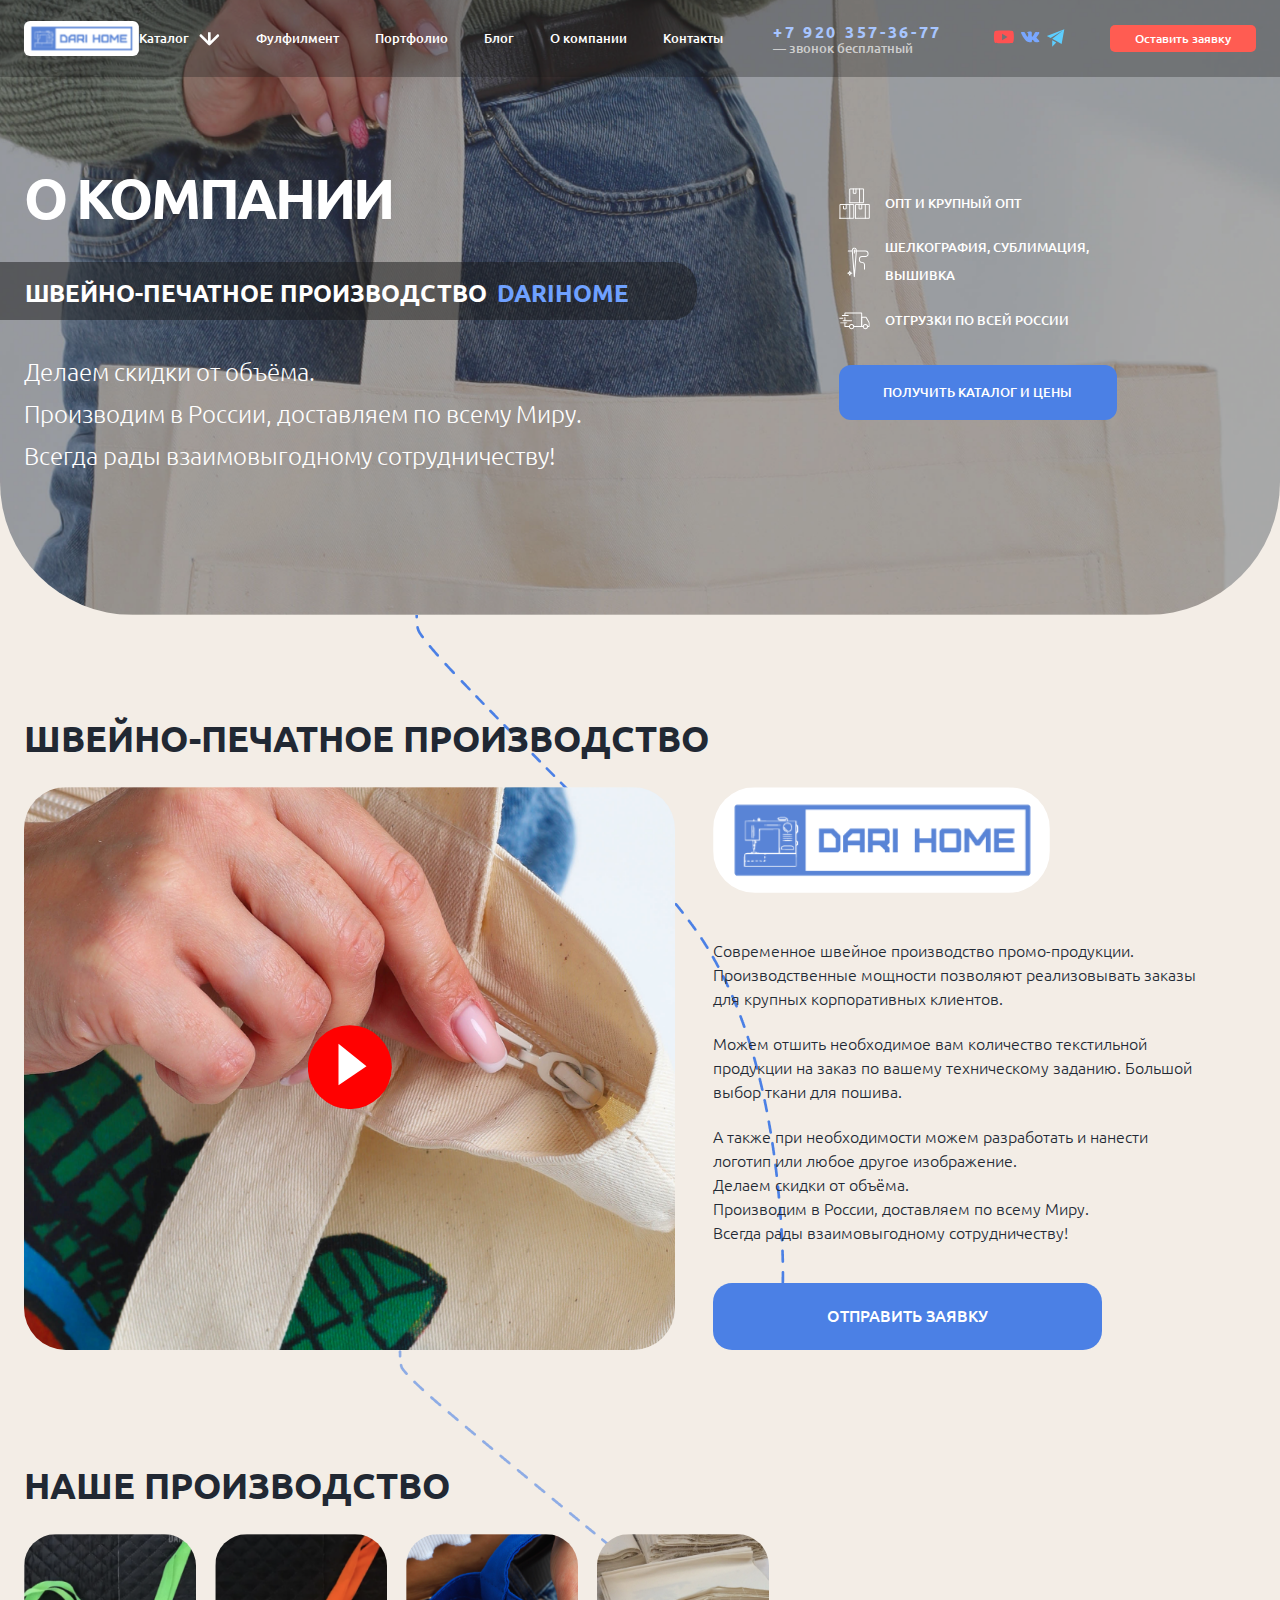
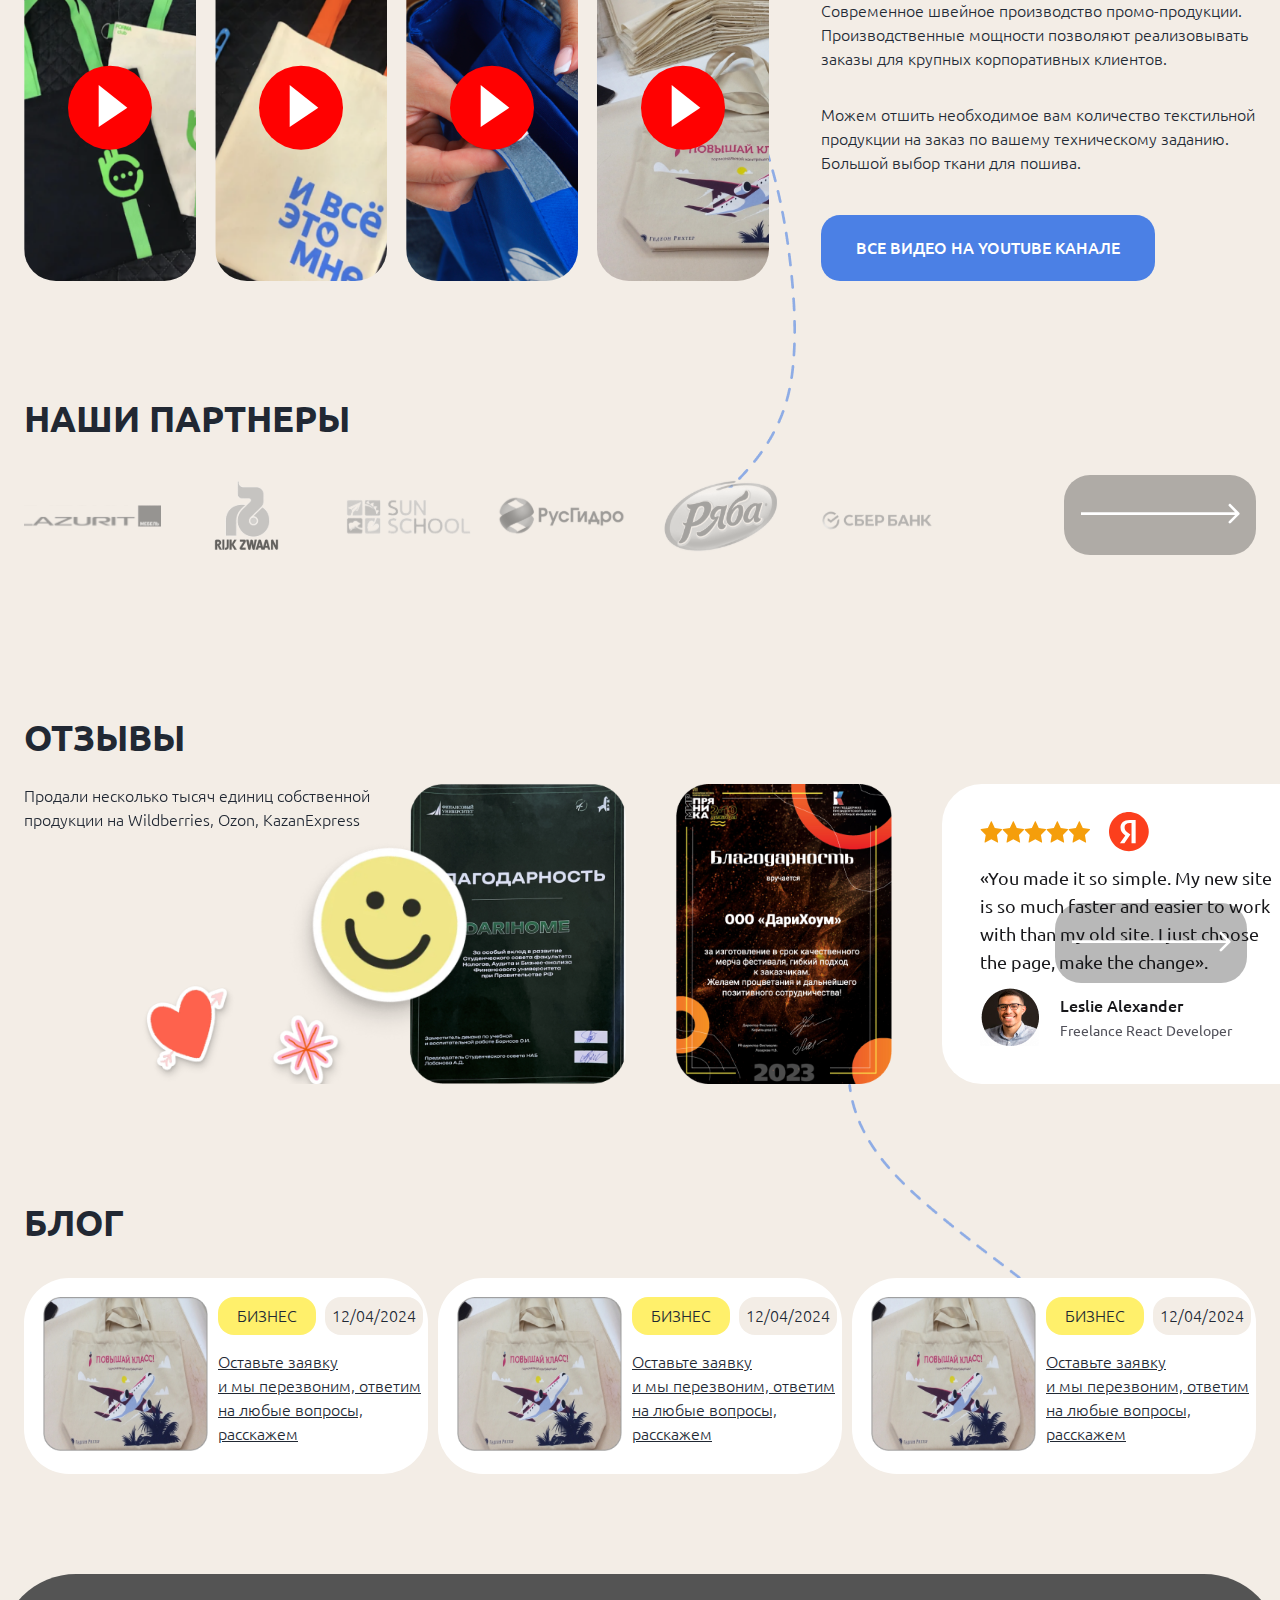
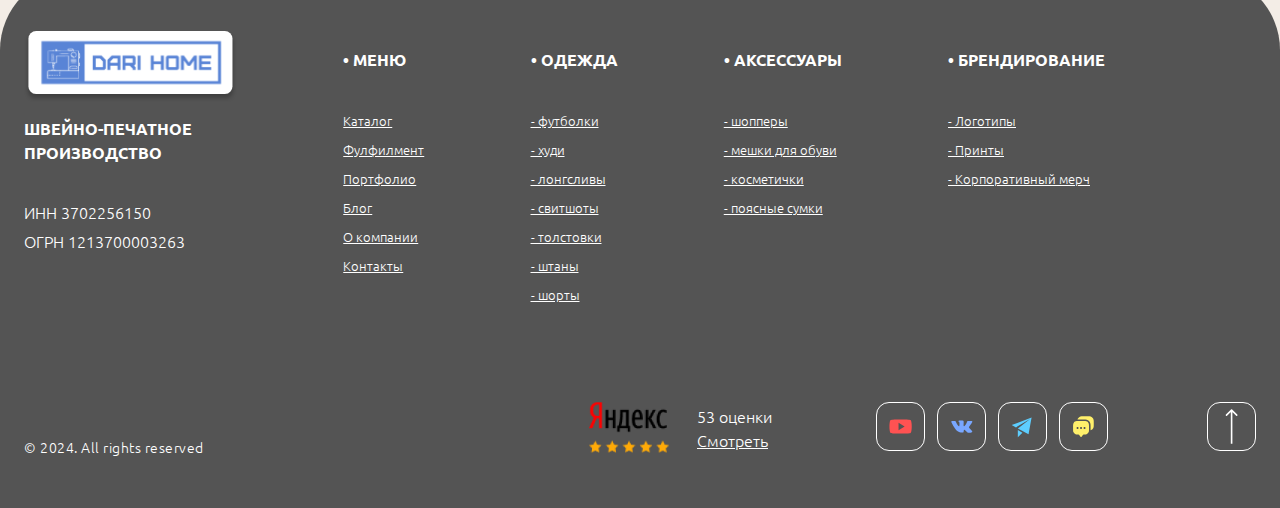
==== commit cd5ebfa4: "Add files via upload" ====
--- a/aboutcompany.html
+++ b/aboutcompany.html
@@ -133,7 +133,7 @@
 						</div>
 					</div>
 				</div>
-				
+
 			</header>
 
 			<div class="popup" id="popup">
@@ -632,6 +632,346 @@
 			</div>
 		</footer>
 
+		<div class="modal micromodal-slide modal-kviz" id="modal-kviz" aria-hidden="true">
+	        <div class="modal__overlay" tabindex="-1">
+	        	<div class="modal__container-kviz" role="dialog" aria-modal="true" aria-labelledby="modal-1-title">
+	        		<div class="container_modal_kviz" id="container_modal_kviz">
+	        			
+	        			<form class="modal_kviz_form" action="#">
+	        				<div class="modal_kviz_form_slider">
+	        					<div class="modal_kviz_form_slider_item">
+	        						<h2 class="upper">нужен идеальный мерч, который полюбят ваши сотрудники и партнеры?</h2>
+	        						<p>Ответьте на 6 вопросов о том, каким должен быть ваш мерч мечты:</p>
+	        						<div class="modal_kviz_form_slider_item_container">
+	        							<div class="modal_kviz_form_slider_item_leftpart">
+	        							<p>1/6</p>
+	        							<h3 class="upper">Какой вариант мерча <br>рассматриваете в данный момент:</h3>
+	        							<div class="modal_kviz_form_slider_item_leftpart_variant">
+	        								<label class="toggler-wrapper style-1">
+								        		<input type="checkbox" class="checkbox_item">
+								          		<div class="toggler-slider">
+								            		<div class="toggler-knob"></div>
+								          		</div>
+								        	</label>
+							        		<div class="modal_kviz_form_slider_item_leftpart_variant_title">трикотаж</div>
+	        							</div>
+	        							<div class="modal_kviz_form_slider_item_leftpart_variant">
+	        								<label class="toggler-wrapper style-1">
+								        		<input type="checkbox" class="checkbox_item">
+								          		<div class="toggler-slider">
+								            		<div class="toggler-knob"></div>
+								          		</div>
+								        	</label>
+							        		<div class="modal_kviz_form_slider_item_leftpart_variant_title">шопперы</div>
+	        							</div>
+	        							<div class="modal_kviz_form_slider_item_leftpart_variant">
+	        								<label class="toggler-wrapper style-1">
+								        		<input type="checkbox" class="checkbox_item">
+								          		<div class="toggler-slider">
+								            		<div class="toggler-knob"></div>
+								          		</div>
+								        	</label>
+							        		<div class="modal_kviz_form_slider_item_leftpart_variant_title">мешки для обуви</div>
+	        							</div>
+	        							<div class="modal_kviz_form_slider_item_leftpart_variant">
+	        								<label class="toggler-wrapper style-1">
+								        		<input type="checkbox" class="checkbox_item">
+								          		<div class="toggler-slider">
+								            		<div class="toggler-knob"></div>
+								          		</div>
+								        	</label>
+							        		<div class="modal_kviz_form_slider_item_leftpart_variant_title">косметички</div>
+	        							</div>
+	        							<div class="modal_kviz_form_slider_item_leftpart_variant">
+	        								<label class="toggler-wrapper style-1">
+								        		<input type="checkbox" class="checkbox_item">
+								          		<div class="toggler-slider">
+								            		<div class="toggler-knob"></div>
+								          		</div>
+								        	</label>
+							        		<div class="modal_kviz_form_slider_item_leftpart_variant_title">поясные сумки</div>
+	        							</div>
+	        							<div class="modal_kviz_form_slider_item_leftpart_variant">
+	        								<label class="toggler-wrapper style-1">
+								        		<input type="checkbox" class="checkbox_item">
+								          		<div class="toggler-slider">
+								            		<div class="toggler-knob"></div>
+								          		</div>
+								        	</label>
+							        		<div class="modal_kviz_form_slider_item_leftpart_variant_title">несколько позиций </div>
+	        							</div>
+      								</div>
+      								<div class="modal_kviz_form_slider_item_rightpart">
+      									<img src="img/modal_kviz_form_slider_item_1.png" alt="">
+      								</div>
+	        						</div>
+	        					</div>
+	        					<div class="modal_kviz_form_slider_item">
+	        						<h2 class="upper">нужен идеальный мерч, который полюбят ваши сотрудники и партнеры?</h2>
+	        						<p>Ответьте на 6 вопросов о том, каким должен быть ваш мерч мечты:</p>
+	        						<div class="modal_kviz_form_slider_item_container">
+	        							<div class="modal_kviz_form_slider_item_leftpart">
+	        							<p>2/6</p>
+	        							<h3 class="upper">Выберите метод нанесения,<br> который Вас интересует:</h3>
+	        							<div class="modal_kviz_form_slider_item_leftpart_variant">
+	        								<label class="toggler-wrapper style-1">
+								        		<input type="checkbox" class="checkbox_item">
+								          		<div class="toggler-slider">
+								            		<div class="toggler-knob"></div>
+								          		</div>
+								        	</label>
+							        		<div class="modal_kviz_form_slider_item_leftpart_variant_title">шелкография</div>
+	        							</div>
+	        							<div class="modal_kviz_form_slider_item_leftpart_variant">
+	        								<label class="toggler-wrapper style-1">
+								        		<input type="checkbox" class="checkbox_item">
+								          		<div class="toggler-slider">
+								            		<div class="toggler-knob"></div>
+								          		</div>
+								        	</label>
+							        		<div class="modal_kviz_form_slider_item_leftpart_variant_title">сублимация</div>
+	        							</div>
+	        							<div class="modal_kviz_form_slider_item_leftpart_variant">
+	        								<label class="toggler-wrapper style-1">
+								        		<input type="checkbox" class="checkbox_item">
+								          		<div class="toggler-slider">
+								            		<div class="toggler-knob"></div>
+								          		</div>
+								        	</label>
+							        		<div class="modal_kviz_form_slider_item_leftpart_variant_title">dtf-печать</div>
+	        							</div>
+	        							<div class="modal_kviz_form_slider_item_leftpart_variant">
+	        								<label class="toggler-wrapper style-1">
+								        		<input type="checkbox" class="checkbox_item">
+								          		<div class="toggler-slider">
+								            		<div class="toggler-knob"></div>
+								          		</div>
+								        	</label>
+							        		<div class="modal_kviz_form_slider_item_leftpart_variant_title">термотрансфер</div>
+	        							</div>
+	        							<div class="modal_kviz_form_slider_item_leftpart_variant">
+	        								<label class="toggler-wrapper style-1">
+								        		<input type="checkbox" class="checkbox_item">
+								          		<div class="toggler-slider">
+								            		<div class="toggler-knob"></div>
+								          		</div>
+								        	</label>
+							        		<div class="modal_kviz_form_slider_item_leftpart_variant_title">вышивка</div>
+	        							</div>
+	        							<div class="modal_kviz_form_slider_item_leftpart_variant">
+	        								<label class="toggler-wrapper style-1">
+								        		<input type="checkbox" class="checkbox_item">
+								          		<div class="toggler-slider">
+								            		<div class="toggler-knob"></div>
+								          		</div>
+								        	</label>
+							        		<div class="modal_kviz_form_slider_item_leftpart_variant_title">нужна консультация</div>
+	        							</div>
+      								</div>
+      								<div class="modal_kviz_form_slider_item_rightpart">
+      									<img src="img/modal_kviz_form_slider_item_2.png" alt="">
+      								</div>
+	        						</div>
+	        					</div>
+	        					<div class="modal_kviz_form_slider_item">
+	        						<h2 class="upper">нужен идеальный мерч, который полюбят ваши сотрудники и партнеры?</h2>
+	        						<p>Ответьте на 6 вопросов о том, каким должен быть ваш мерч мечты:</p>
+	        						<div class="modal_kviz_form_slider_item_container">
+	        							<div class="modal_kviz_form_slider_item_leftpart">
+	        							<p>3/6</p>
+	        							<h3 class="upper">Для каких целей <br>Вы планируете заказ:</h3>
+	        							<div class="modal_kviz_form_slider_item_leftpart_variant">
+	        								<label class="toggler-wrapper style-1">
+								        		<input type="checkbox" class="checkbox_item">
+								          		<div class="toggler-slider">
+								            		<div class="toggler-knob"></div>
+								          		</div>
+								        	</label>
+							        		<div class="modal_kviz_form_slider_item_leftpart_variant_title">для сотрудников</div>
+	        							</div>
+	        							<div class="modal_kviz_form_slider_item_leftpart_variant">
+	        								<label class="toggler-wrapper style-1">
+								        		<input type="checkbox" class="checkbox_item">
+								          		<div class="toggler-slider">
+								            		<div class="toggler-knob"></div>
+								          		</div>
+								        	</label>
+							        		<div class="modal_kviz_form_slider_item_leftpart_variant_title">для промо-мероприятий</div>
+	        							</div>
+	        							<div class="modal_kviz_form_slider_item_leftpart_variant">
+	        								<label class="toggler-wrapper style-1">
+								        		<input type="checkbox" class="checkbox_item">
+								          		<div class="toggler-slider">
+								            		<div class="toggler-knob"></div>
+								          		</div>
+								        	</label>
+							        		<div class="modal_kviz_form_slider_item_leftpart_variant_title">продажа на маркетплейсе</div>
+	        							</div>
+	        							<div class="modal_kviz_form_slider_item_leftpart_variant">
+	        								<label class="toggler-wrapper style-1">
+								        		<input type="checkbox" class="checkbox_item">
+								          		<div class="toggler-slider">
+								            		<div class="toggler-knob"></div>
+								          		</div>
+								        	</label>
+							        		<div class="modal_kviz_form_slider_item_leftpart_variant_title">другое</div>
+	        							</div>
+      								</div>
+      								<div class="modal_kviz_form_slider_item_rightpart">
+      									<img src="img/modal_kviz_form_slider_item_3.png" alt="">
+      								</div>
+	        						</div>
+	        					</div>
+	        					<div class="modal_kviz_form_slider_item">
+	        						<h2 class="upper">нужен идеальный мерч, который полюбят ваши сотрудники и партнеры?</h2>
+	        						<p>Ответьте на 6 вопросов о том, каким должен быть ваш мерч мечты:</p>
+	        						<div class="modal_kviz_form_slider_item_container">
+	        							<div class="modal_kviz_form_slider_item_leftpart">
+	        							<p>4/6</p>
+	        							<h3 class="upper">Укажите, пожалуйста, <br>планируемый тираж заказа:</h3>
+	        							<div class="modal_kviz_form_slider_item_leftpart_variant">
+	        								<label class="toggler-wrapper style-1">
+								        		<input type="checkbox" class="checkbox_item">
+								          		<div class="toggler-slider">
+								            		<div class="toggler-knob"></div>
+								          		</div>
+								        	</label>
+							        		<div class="modal_kviz_form_slider_item_leftpart_variant_title">до 100 шт</div>
+	        							</div>
+	        							<div class="modal_kviz_form_slider_item_leftpart_variant">
+	        								<label class="toggler-wrapper style-1">
+								        		<input type="checkbox" class="checkbox_item">
+								          		<div class="toggler-slider">
+								            		<div class="toggler-knob"></div>
+								          		</div>
+								        	</label>
+							        		<div class="modal_kviz_form_slider_item_leftpart_variant_title">до 300 шт</div>
+	        							</div>
+	        							<div class="modal_kviz_form_slider_item_leftpart_variant">
+	        								<label class="toggler-wrapper style-1">
+								        		<input type="checkbox" class="checkbox_item">
+								          		<div class="toggler-slider">
+								            		<div class="toggler-knob"></div>
+								          		</div>
+								        	</label>
+							        		<div class="modal_kviz_form_slider_item_leftpart_variant_title">до 1000 шт</div>
+	        							</div>
+	        							<div class="modal_kviz_form_slider_item_leftpart_variant">
+	        								<label class="toggler-wrapper style-1">
+								        		<input type="checkbox" class="checkbox_item">
+								          		<div class="toggler-slider">
+								            		<div class="toggler-knob"></div>
+								          		</div>
+								        	</label>
+							        		<div class="modal_kviz_form_slider_item_leftpart_variant_title">1000 и более</div>
+	        							</div>
+      								</div>
+      								<div class="modal_kviz_form_slider_item_rightpart">
+      									<img src="img/modal_kviz_form_slider_item_4.png" alt="">
+      								</div>
+	        						</div>
+	        					</div>
+	        					<div class="modal_kviz_form_slider_item">
+	        						<h2 class="upper">нужен идеальный мерч, который полюбят ваши сотрудники и партнеры?</h2>
+	        						<p>Ответьте на 6 вопросов о том, каким должен быть ваш мерч мечты:</p>
+	        						<div class="modal_kviz_form_slider_item_container">
+	        							<div class="modal_kviz_form_slider_item_leftpart">
+	        							<p>5/6</p>
+	        							<h3 class="upper">Какая ткань станет "основой" <br>для Вашего мерча:</h3>
+	        							<div class="modal_kviz_form_slider_item_leftpart_variant">
+	        								<label class="toggler-wrapper style-1">
+								        		<input type="checkbox" class="checkbox_item">
+								          		<div class="toggler-slider">
+								            		<div class="toggler-knob"></div>
+								          		</div>
+								        	</label>
+							        		<div class="modal_kviz_form_slider_item_leftpart_variant_title">есть свои предпочтения</div>
+	        							</div>
+	        							<div class="modal_kviz_form_slider_item_leftpart_variant">
+	        								<label class="toggler-wrapper style-1">
+								        		<input type="checkbox" class="checkbox_item">
+								          		<div class="toggler-slider">
+								            		<div class="toggler-knob"></div>
+								          		</div>
+								        	</label>
+							        		<div class="modal_kviz_form_slider_item_leftpart_variant_title">нужна консультация</div>
+	        							</div>
+      								</div>
+      								<div class="modal_kviz_form_slider_item_rightpart">
+      									<img src="img/modal_kviz_form_slider_item_5.png" alt="">
+      								</div>
+	        						</div>
+	        					</div>
+	        					<div class="modal_kviz_form_slider_item">
+	        						<h2 class="upper">нужен идеальный мерч, который полюбят ваши сотрудники и партнеры?</h2>
+	        						<p>Ответьте на 6 вопросов о том, каким должен быть ваш мерч мечты:</p>
+	        						<div class="modal_kviz_form_slider_item_container">
+	        							<div class="modal_kviz_form_slider_item_leftpart">
+	        							<p>6/6</p>
+	        							<h3 class="upper">Есть уже готовое техническое <br> задание или только идея?</h3>
+	        							<div class="modal_kviz_form_slider_item_leftpart_variant">
+	        								<label class="toggler-wrapper style-1">
+								        		<input type="checkbox" class="checkbox_item" >
+								          		<div class="toggler-slider">
+								            		<div class="toggler-knob"></div>
+								          		</div>
+								        	</label>
+							        		<div class="modal_kviz_form_slider_item_leftpart_variant_title">да, есть готовое ТЗ</div>
+	        							</div>
+	        							<div class="modal_kviz_form_slider_item_leftpart_variant">
+	        								<label class="toggler-wrapper style-1">
+								        		<input type="checkbox" class="checkbox_item">
+								          		<div class="toggler-slider">
+								            		<div class="toggler-knob"></div>
+								          		</div>
+								        	</label>
+							        		<div class="modal_kviz_form_slider_item_leftpart_variant_title">нет тех.задания, нужна консультация</div>
+	        							</div>
+      								</div>
+      								<div class="modal_kviz_form_slider_item_rightpart">
+      									<img src="img/modal_kviz_form_slider_item_6.png" alt="">
+      								</div>
+	        						</div>
+	        					</div>
+	        					<div class="modal_kviz_form_slider_item modal_kviz_form_slider_item_order">
+	        						<h2 class="upper">Мы с удовольствием реализуем все ваши идеи</h2>
+	        						<p>Оставьте свои контактные данные, +и мы свяжемся с вами для уточнения деталей</p>
+	        						<div class="modal_kviz_form_slider_item_container">
+	        						<form class="modal_order_form" action="#">
+				        				<div class="modal_order_form_leftpart">
+				        					<input type="name" name="" id="" required="required" placeholder="Имя" data-name-input>
+				        					<input type="email" name="" id="" required="required" placeholder="Email" data-email-input>
+				        					<input type="text" name="" id="" required="required" placeholder="Тираж (от 100 шт)">
+				        					<input type="phone" name="" id="" required="required" placeholder="Телефон" data-tel-input>
+				        					<button type="submit">
+				        						отправить
+				        					</button>
+				        					<p class="modal_order_form_policy">Нажимая на кнопку, вы даете согласие на обработку персональных данных и соглашаетесь <a href="#">c политикой конфиденциальности</a></p>
+				        				</div>
+				        				<div class="modal_order_form_rightpart">
+				        					<img src="img/modal_order_image.png" alt="">
+				        				</div>
+	        						</form>
+	        						</div>
+	        					</div>
+	        				</div>
+	        				<div class="modal_kviz_form_slider_buttons">
+	        					<button class="modal_kviz_form_slider_buttons_leftbtn">
+	        						<img src="img/modal_kviz_form_slider_buttons_arrow_left.svg" alt="">
+	        						<p class="upper">назад</p>
+	        					</button>
+	        					<button class="modal_kviz_form_slider_buttons_rightbtn">
+	        						<p class="upper">далее</p>
+	        						<img src="img/modal_kviz_form_slider_buttons_arrow_right.svg" alt="">
+	        					</button>
+	        				</div>
+	        			</form>
+	        		</div>
+	           	</div>	
+	        </div>
+    	</div>
+
 		<script src="https://api-maps.yandex.ru/2.1/?lang=ru_RU" type="text/javascript"></script> 
 		<script src="js/jquery-3.6.2.min.js"></script>
 	 	<script src="js/slick.js"></script>
--- a/css/styles.css
+++ b/css/styles.css
@@ -167,6 +167,10 @@
   width: 100%;
   position: relative;
   margin: 0 auto;
+}
+
+.main__container_header{
+ 
 }
 
 /*----------------------ШАПКА---------------------------*/
@@ -318,6 +322,82 @@
 }
 
 
+
+
+
+
+
+
+
+.header_catalog_wrap{
+  position: absolute;
+  background: #323232;
+  opacity: 0.9;
+  border-radius: 0 0 100px 100px;
+  top: 0;
+  margin-top: 92px;
+  width: 100%;
+  z-index: 1000;
+  height: 460px;
+  display: none;
+  transition: opacity 0.5s ease-in-out;
+
+}
+
+.header_catalog_wrap_content {
+  padding-left: 305px;
+  padding-right: 305px;
+  padding-top: 46px;
+  display: flex;
+  column-gap: 157px;
+}
+
+.header_catalog_wrap_content_item{
+  display: flex;
+  flex-direction: column;
+
+}
+
+.header_catalog_wrap_content_item > img:nth-child(1) {
+  object-fit: none;
+  width: 32px;
+  height: 31px;
+  margin-bottom: 17px;
+}
+
+.header_catalog_wrap_content_item h3{
+  font-family: "Ubuntu-500";
+  font-size: 1rem;
+  color: #FFFFFF;
+  line-height: 37px;
+  margin-bottom: 20px;
+}
+
+.header_catalog_wrap_content_item a{
+  font-family: "Ubuntu-300";
+  font-size: 0.875rem;
+  color: #FFFFFF;
+  line-height: 25px;
+  text-decoration: none;
+}
+
+.header_catalog_wrap_content_item a:hover {
+  animation: aninavlinks 0.5s linear;
+  color: #ff5c52;
+}
+
+.header_catalog_wrap_content_item a:active body{
+  background: red !important;
+}
+
+
+
+
+
+
+
+
+
 /*----------------------ПЕРВАЯ СЕКЦИЯ---------------------------*/
 
 .firstsec{
@@ -405,6 +485,7 @@
   padding-top: 26px;
   padding-bottom: 26px;
   border-radius: 19px;
+  cursor: pointer;
 }
 
 .firstsec_content_rightpart_order:hover{
@@ -4646,6 +4727,273 @@
    z-index: 101;
 }
 
+
+/*-------------------------МОДАЛКА КВИЗ-------------------------------*/
+
+.container_modal_kviz {
+  border-radius: 42px;
+  max-width: 1088px;
+  background: #4B80E5;
+  
+  width: 100%;
+  
+  
+  position: relative;
+}
+
+.container_modal_kviz h2{
+  font-family: "Ubuntu-700";
+  font-size: 1.875rem;
+  color: #FFFFFF;
+  line-height: 39px;
+}
+
+.container_modal_kviz p{
+  font-family: "Ubuntu-300";
+  font-size: 1.25rem;
+  line-height: 26px;
+  color: #FFFFFF;
+  max-width: 530px;
+  width: 100%;
+}
+
+.modal_kviz_form_slider_item{
+  max-width: 1010px;
+  width: 100%;
+  position: relative;
+  background: #4B80E5;
+background-image: url(../img/modal_kviz_dotted.png);
+  background-position: right top;
+  background-repeat: no-repeat;
+  padding-left: 39px;
+  padding-right: 39px;
+  padding-top: 52px;
+  border-radius: 35px;
+  max-height: 569px !important;
+}
+
+.modal_kviz_form_slider_item_container{
+  display: flex;
+  justify-content: space-between;
+  padding-top: 63px;
+  overflow: hidden;
+}
+
+.modal_kviz_form_slider_item_leftpart p{
+   font-family: "Ubuntu-500";
+  font-size: 1.25rem;
+  line-height: 27px;
+  color: #FFFFFF;
+}
+
+.modal_kviz_form_slider_item_leftpart h3{
+   font-family: "Ubuntu-500";
+  font-size: 1.25rem;
+  line-height: 27px;
+  color: #FFFFFF;
+  margin-top: 16px;
+  width: 100%;
+  margin-bottom: 21px;
+}
+
+
+.modal_kviz_form_slider_item_leftpart_variant{
+  display: flex;
+  column-gap: 16px;
+  align-items: center;
+  margin-bottom: -2px;
+}
+
+.modal_kviz_form_slider_item_leftpart_variant_title{
+  font-family: "Ubuntu-300";
+  font-size: 1.25rem;
+  line-height: 34px;
+  color: #FFFFFF;
+}
+
+
+.toggler-wrapper {
+  display: block;
+  width: 30px;
+  height: 13px;
+  cursor: pointer;
+  position: relative;
+}
+
+.toggler-wrapper input[type="checkbox"] {
+  display: none;
+}
+
+.toggler-wrapper input[type="checkbox"]:checked+.toggler-slider {
+  background-color: transparent;
+  border: 1px solid #FFFFFF;
+}
+
+.toggler-wrapper .toggler-slider {
+  background-color: transparent;
+  border: 1px solid #CBCBCB;
+  position: absolute;
+  border-radius: 100px;
+  top: 0;
+  left: 0;
+  width: 30px;
+  height: 11px;
+  -webkit-transition: all 300ms ease;
+  transition: all 300ms ease;
+}
+
+.toggler-wrapper .toggler-knob {
+  position: absolute;
+  -webkit-transition: all 300ms ease;
+  transition: all 300ms ease;
+  background: #FFFFFF;
+}
+
+.toggler-wrapper.style-1 input[type="checkbox"]:checked+.toggler-slider .toggler-knob {
+  left: calc(100% - 13px - 3px);
+  background: #FFFFFF;
+}
+
+.toggler-wrapper.style-1 .toggler-knob {
+  border-radius: 50%;
+  left: -1px;
+  background-color: #CBCBCB;
+  width: calc(24px - 6px);
+  height: calc(24px - 6px);
+  top: -3px;
+}
+
+.modal_kviz_form_slider {
+  max-height: 568px;
+  border-radius: 35px;
+  overflow: hidden;
+}
+
+.modal_kviz_form_slider_item_order{
+  max-height: 708px !important;
+}
+
+.modal_kviz_form_slider_buttons{
+  display: flex;
+  justify-content: space-between;
+  margin-top: 44px;
+  padding-left: 39px;
+  padding-right: 39px;
+  padding-bottom: 39px;
+  z-index: 100;
+  position: relative;
+}
+
+.modal_kviz_form_slider_buttons_leftbtn{
+  max-width: 280px;
+  width: 100%;
+  background: #2C2C2C;
+  border-radius: 12px;
+  border: 0px;
+  display: flex;
+  align-items: center;
+  justify-content: center;
+  padding: 0px;
+  padding-left: 20px;
+  padding-right: 20px;
+  font-family: "Ubuntu-500";
+  font-size: 0.813rem;
+  line-height: 23px;
+  color: #FFFFFF;
+  cursor: pointer;
+  padding-top: 16px;
+  padding-bottom: 16px;
+}
+
+.modal_kviz_form_slider_buttons_leftbtn p{
+  color: #FFFFFF;
+  font-family: "Ubuntu-500";
+  font-size: 0.813rem;
+  line-height: 23px;
+  max-width: 100px;
+}
+
+.modal_kviz_form_slider_buttons_rightbtn{
+  max-width: 280px;
+  width: 100%;
+  background: #FFFFFF;
+  border-radius: 12px;
+  border: 0px;
+  display: flex;
+  align-items: center;
+  justify-content: center;
+  padding: 0px;
+  padding-left: 20px;
+  padding-right: 20px;
+  cursor: pointer;
+  padding-top: 16px;
+  padding-bottom: 16px;
+}
+
+.modal_kviz_form_slider_buttons_rightbtn p{
+  color: #292929;
+  font-family: "Ubuntu-500";
+  font-size: 0.813rem;
+  line-height: 23px;
+  max-width: 100px;
+}
+
+.modal_kviz_form_slider_item > p:nth-child(2) { 
+  margin-top: 9px;
+  max-width: 428px !important;
+  width: 100%;
+}
+
+
+
+.modal_kviz_form_slider_buttons_rightbtn_sendpage{
+  max-width: 280px;
+  width: 100%;
+  background: #FFFFFF;
+  border-radius: 12px;
+  border: 0px;
+  display: flex;
+  align-items: center;
+  justify-content: center;
+  padding: 0px;
+  padding-left: 20px;
+  padding-right: 20px;
+  cursor: pointer;
+  padding-top: 16px;
+  padding-bottom: 16px;
+  position: absolute;
+}
+
+.modal_kviz_form_slider_buttons_rightbtn_sendpage p{
+  color: #292929;
+  font-family: "Ubuntu-500";
+  font-size: 0.813rem;
+  line-height: 23px;
+  max-width: 100px;
+}
+
+
+
+
+
+.modal_kviz_form_slider_item_order{
+  background: #C4A5F2;
+  background-image: url(../img/modal_order_dotted.png);
+  background-position: right top;
+  background-repeat: no-repeat;
+}
+
+
+
+.modal_kviz_form_slider_item:nth-child(7) {
+  padding-bottom: 96px;
+}
+
+
+
+
+
+
 .modal__container-order{
   z-index: 1000;
   position: relative;
@@ -4655,13 +5003,13 @@
 .container_modal {
   border-radius: 42px;
   background: #C4A5F2;
-  max-width: 1300px;
+  max-width: 998px;
+  padding-top: 52px;
+  padding-bottom: 96px;
   width: 100%;
   background-image: url(../img/modal_order_dotted.png);
   background-position: right top;
   background-repeat: no-repeat;
-  padding-top: 62px;
-  padding-bottom: 43px;
   padding-left: 46px;
   padding-right: 44px;
   position: relative;
@@ -4671,22 +5019,22 @@
 .modal_order_form{
   display: flex;
   justify-content: space-between;
-  margin-top: 73px;
+  margin-top: 61px;
 }
 
 .container_modal h2{
   font-family: "Ubuntu-700";
-  font-size: 2.25rem;
+  font-size: 1.875rem;
   color: #FFFFFF;
-  line-height: 46px;
+  line-height: 39px;
 }
 
 .container_modal p{
   font-family: "Ubuntu-300";
-  font-size: 1.5rem;
+  font-size: 1.25rem;
+  line-height: 26px;
   color: #FFFFFF;
-  line-height: 31px;
-  margin-top: 15px;
+  margin-top: 12px;
   max-width: 530px;
   width: 100%;
 }
@@ -4697,14 +5045,62 @@
   outline: none;
   border: 0px;
   font-family: "Ubuntu-300";
-  font-size: 1rem;
-  color: #212833;
-  line-height: 24px;
-  padding-top: 21px;
-  padding-bottom: 21px;
+  font-size: 0.813rem;
+  color: #212833;
+  line-height: 20px;
+  padding-top: 17px;
+  padding-bottom: 17px;
   padding-left: 20px;
   padding-right: 20px;
-  max-width: 437px;
-  width: 100%;
-  margin-bottom: 17px;
-}+  max-width: 326px;
+  width: 100%;
+  margin-bottom: 14px;
+}
+
+.modal_order_form_leftpart > button:nth-child(5) {
+  margin-top: 10px;
+  font-family: "Ubuntu-500";
+  font-size: 0.813rem;
+  color: #FFFFFF;
+  line-height: 37px;
+  text-decoration: none;
+  background: #4B80E5;
+  max-width: 366px;
+  width: 100%;
+  display: flex;
+  align-items: center;
+  justify-content: center;
+  padding-top: 9px;
+  padding-bottom: 9px;
+  border-radius: 12px;
+  border: 0px;
+  text-transform: uppercase;
+  cursor: pointer;
+}
+
+.modal_order_form_leftpart > button:nth-child(5):hover {
+  background: #6395F5;
+  animation: anibtn 0.5s linear;
+}
+
+.modal_order_form_leftpart > button:nth-child(5):active {
+  background: #3F77E1;
+  animation: anibtn 0.5s linear;
+}
+
+.modal_order_form_policy {
+  font-size: 0.813rem !important;
+  line-height: 18px !important;
+  max-width: 428px !important;
+  width: 100%;
+}
+
+.modal_order_form_policy > a {
+  font-size: 0.813rem !important;
+  line-height: 18px !important;
+  color: #FFFFFF;
+}
+
+.modal_kviz_form_slider_item:nth-child(7) > div:nth-child(3) > div:nth-child(1) > p:nth-child(6) {
+  margin-top: 15px;
+}
--- a/css/media.css
+++ b/css/media.css
@@ -4891,7 +4891,7 @@
 
 @media screen and (max-width: 1919px) and (min-width: 1441px){
   .main__container {
-    max-width: 100vw;
+    
   }
 
   .questionssec > div:nth-child(1) > div:nth-child(1) {
@@ -4904,4 +4904,4 @@
 
 
 
-}+}
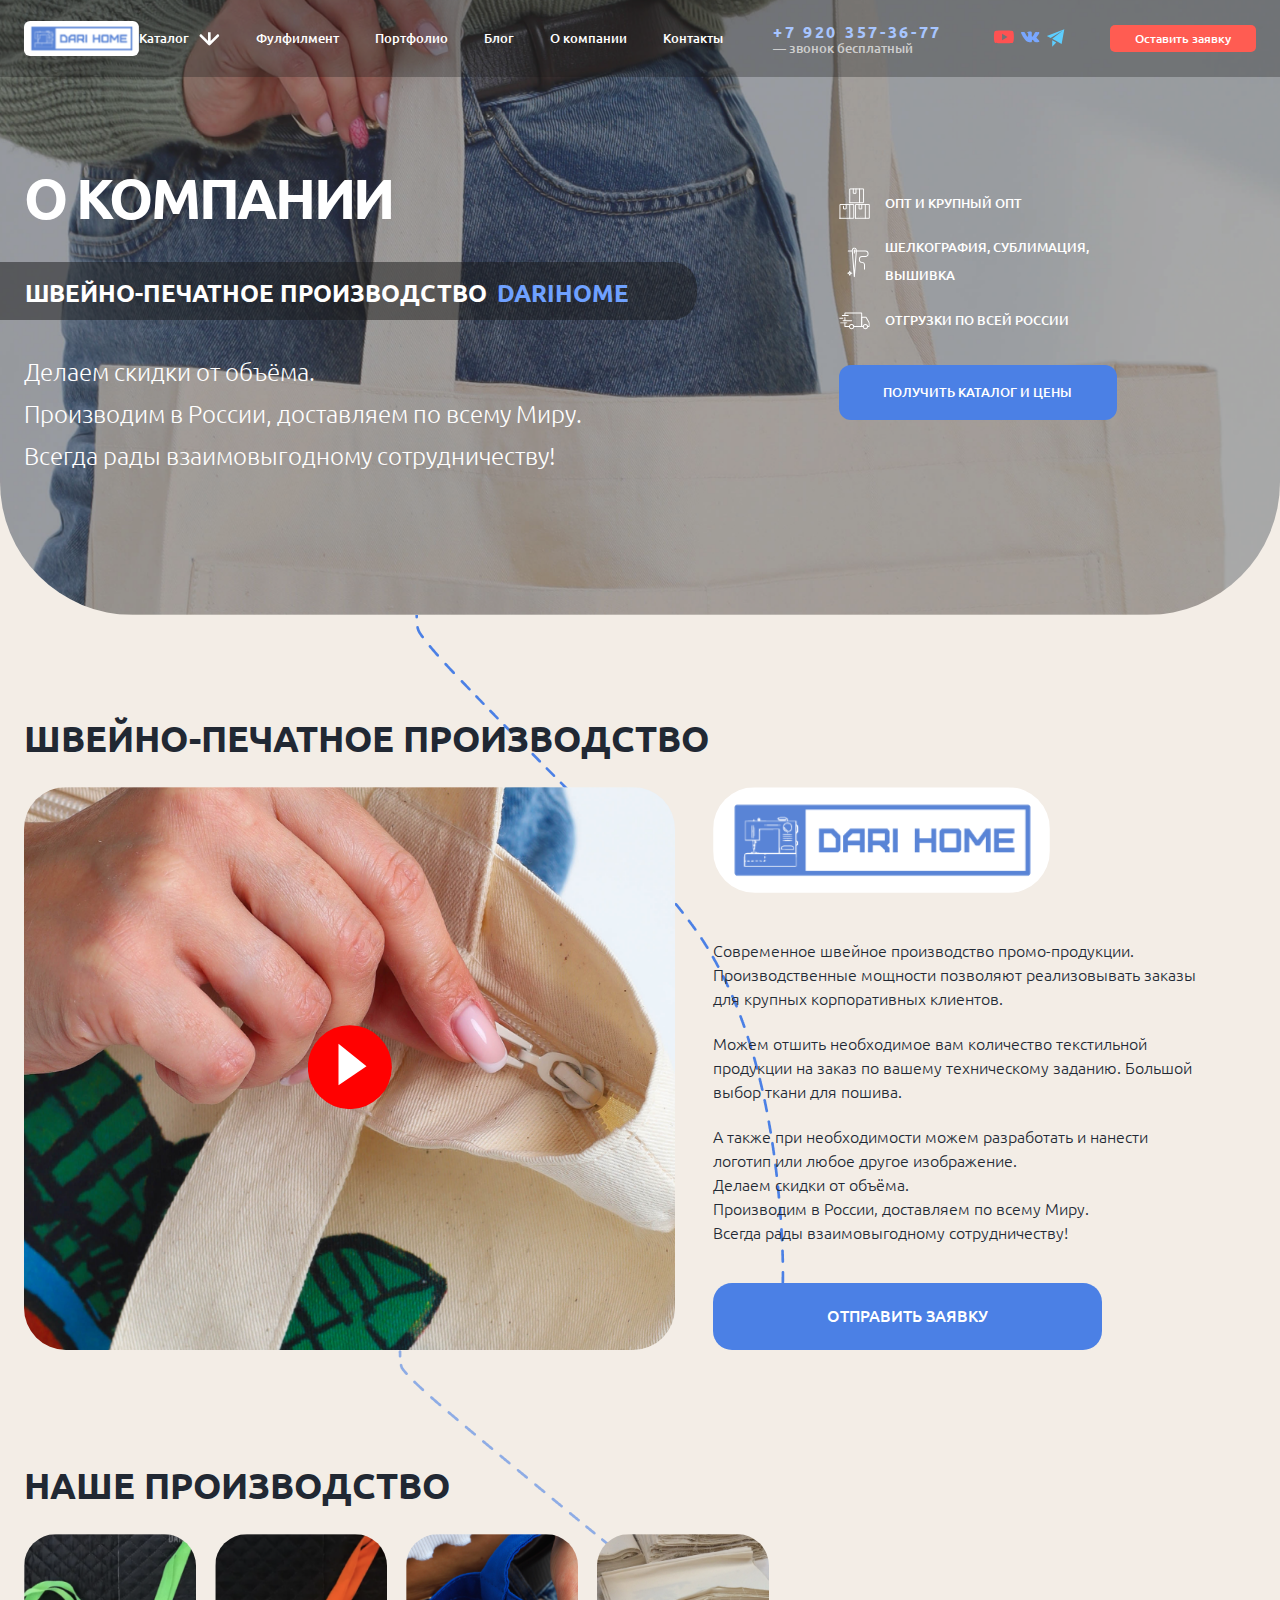
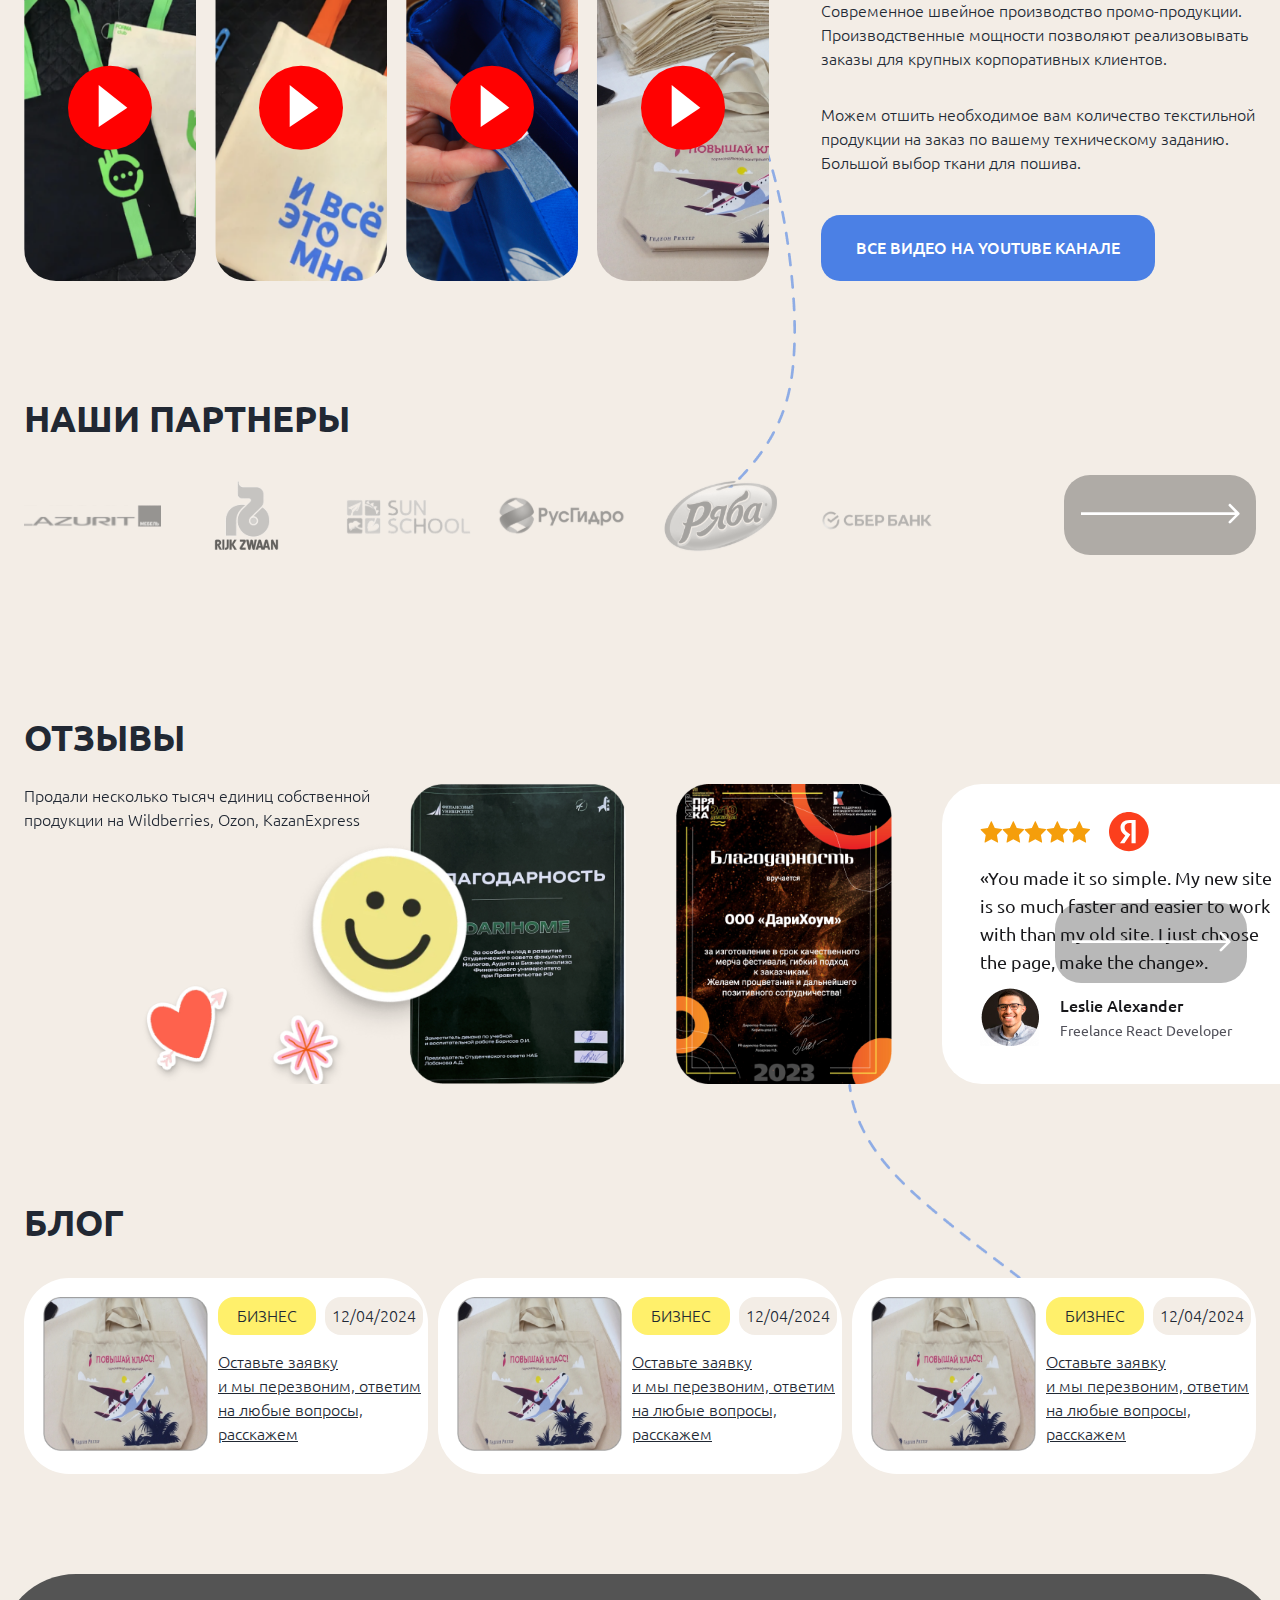
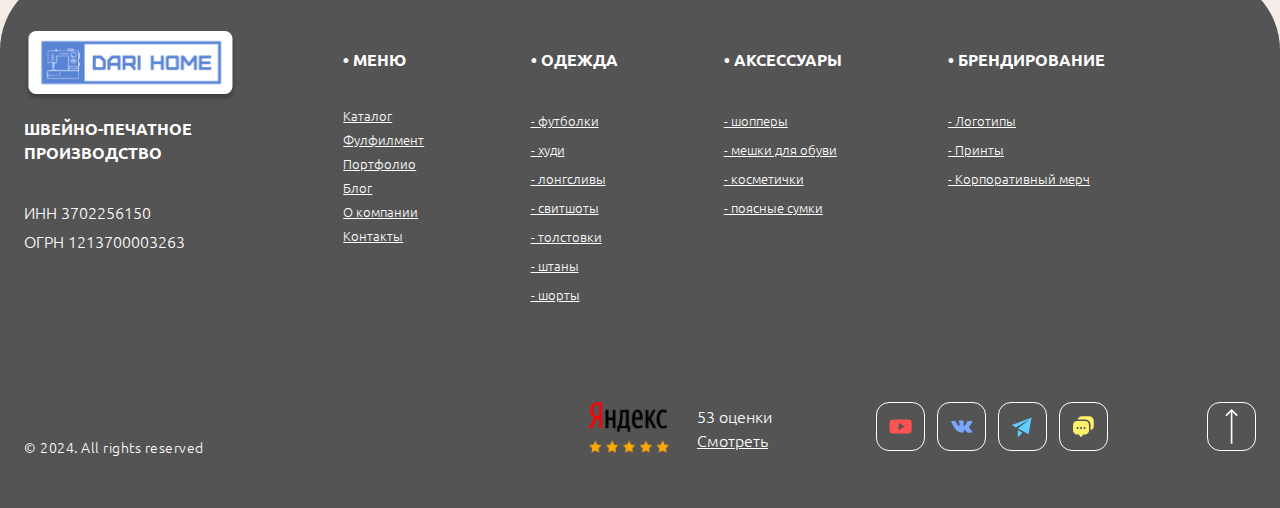
==== commit 76ef4c36: "Add files via upload" ====
--- a/aboutcompany.html
+++ b/aboutcompany.html
@@ -31,9 +31,9 @@
 								<div class="header_content_navmenu">
 									<div class="header_content_navmenu_list">
 										<div class="header_content_navmenu_list_item header_content_navmenu_list_item_wrapp" id="hoverElement">
-											<a href="#">
-												<p>Каталог</p>
-												<img src="img/header_arrow.svg" alt="">
+											<a href="#" class="header_content_navmenu_list_item_wrapp">
+												<p class="header_content_navmenu_list_item_wrapp">Каталог</p>
+												<img class="header_content_navmenu_list_item_wrapp" src="img/header_arrow.svg" alt="">
 											</a>
 										</div>
 										<div class="header_content_navmenu_list_item header_content_navmenu_list_item_hide">
@@ -560,13 +560,30 @@
 								<p>ОГРН 1213700003263</p>
 							</div>
 							<div class="footer_content_uppart_item">
-								<h3> • Меню</h3>
-								<a href="#">Каталог</a>
-								<a href="#">Фулфилмент</a>
-								<a href="#">Портфолио</a>
-								<a href="#">Блог</a>
-								<a href="#">О компании</a>
-								<a href="#">Контакты</a>
+								<div>
+									<h3> • Меню</h3>
+									<a href="#">Каталог</a>
+									<a href="fulfilment.html">Фулфилмент</a>
+									<a href="#">Портфолио</a>
+									<a href="#">Блог</a>
+									<a href="#">О компании</a>
+									<a href="#">Контакты</a>
+								</div>
+								
+								<div class="footer_content_downpart_rightpart_item footer_content_downpart_rightpart_item_mobile">
+									<a href="#">
+										<img src="img/footer_yt.svg" alt="">
+									</a>
+									<a href="#">
+										<img src="img/footer_vk.svg" alt="">
+									</a>
+									<a href="#">
+										<img src="img/footer_tg.svg" alt="">
+									</a>
+									<a href="#">
+										<img src="img/footer_chat.svg" alt="">
+									</a>
+								</div>
 							</div>
 							<div class="footer_content_uppart_item">
 								<h3> • Одежда</h3>
@@ -640,7 +657,7 @@
 	        			<form class="modal_kviz_form" action="#">
 	        				<div class="modal_kviz_form_slider">
 	        					<div class="modal_kviz_form_slider_item">
-	        						<h2 class="upper">нужен идеальный мерч, который полюбят ваши сотрудники и партнеры?</h2>
+	        						<h2 class="upper">нужен идеальный мерч, который<br> полюбят ваши сотрудники и партнеры?</h2>
 	        						<p>Ответьте на 6 вопросов о том, каким должен быть ваш мерч мечты:</p>
 	        						<div class="modal_kviz_form_slider_item_container">
 	        							<div class="modal_kviz_form_slider_item_leftpart">
@@ -707,7 +724,7 @@
 	        						</div>
 	        					</div>
 	        					<div class="modal_kviz_form_slider_item">
-	        						<h2 class="upper">нужен идеальный мерч, который полюбят ваши сотрудники и партнеры?</h2>
+	        						<h2 class="upper">нужен идеальный мерч, который<br> полюбят ваши сотрудники и партнеры?</h2>
 	        						<p>Ответьте на 6 вопросов о том, каким должен быть ваш мерч мечты:</p>
 	        						<div class="modal_kviz_form_slider_item_container">
 	        							<div class="modal_kviz_form_slider_item_leftpart">
@@ -774,7 +791,7 @@
 	        						</div>
 	        					</div>
 	        					<div class="modal_kviz_form_slider_item">
-	        						<h2 class="upper">нужен идеальный мерч, который полюбят ваши сотрудники и партнеры?</h2>
+	        						<h2 class="upper">нужен идеальный мерч, который<br> полюбят ваши сотрудники и партнеры?</h2>
 	        						<p>Ответьте на 6 вопросов о том, каким должен быть ваш мерч мечты:</p>
 	        						<div class="modal_kviz_form_slider_item_container">
 	        							<div class="modal_kviz_form_slider_item_leftpart">
@@ -823,7 +840,7 @@
 	        						</div>
 	        					</div>
 	        					<div class="modal_kviz_form_slider_item">
-	        						<h2 class="upper">нужен идеальный мерч, который полюбят ваши сотрудники и партнеры?</h2>
+	        						<h2 class="upper">нужен идеальный мерч, который<br> полюбят ваши сотрудники и партнеры?</h2>
 	        						<p>Ответьте на 6 вопросов о том, каким должен быть ваш мерч мечты:</p>
 	        						<div class="modal_kviz_form_slider_item_container">
 	        							<div class="modal_kviz_form_slider_item_leftpart">
@@ -872,7 +889,7 @@
 	        						</div>
 	        					</div>
 	        					<div class="modal_kviz_form_slider_item">
-	        						<h2 class="upper">нужен идеальный мерч, который полюбят ваши сотрудники и партнеры?</h2>
+	        						<h2 class="upper">нужен идеальный мерч, который<br> полюбят ваши сотрудники и партнеры?</h2>
 	        						<p>Ответьте на 6 вопросов о том, каким должен быть ваш мерч мечты:</p>
 	        						<div class="modal_kviz_form_slider_item_container">
 	        							<div class="modal_kviz_form_slider_item_leftpart">
@@ -903,7 +920,7 @@
 	        						</div>
 	        					</div>
 	        					<div class="modal_kviz_form_slider_item">
-	        						<h2 class="upper">нужен идеальный мерч, который полюбят ваши сотрудники и партнеры?</h2>
+	        						<h2 class="upper">нужен идеальный мерч, который<br> полюбят ваши сотрудники и партнеры?</h2>
 	        						<p>Ответьте на 6 вопросов о том, каким должен быть ваш мерч мечты:</p>
 	        						<div class="modal_kviz_form_slider_item_container">
 	        							<div class="modal_kviz_form_slider_item_leftpart">
@@ -934,7 +951,7 @@
 	        						</div>
 	        					</div>
 	        					<div class="modal_kviz_form_slider_item modal_kviz_form_slider_item_order">
-	        						<h2 class="upper">Мы с удовольствием реализуем все ваши идеи</h2>
+	        						<h2 class="upper">нужен идеальный мерч, который<br> полюбят ваши сотрудники и партнеры?</h2>
 	        						<p>Оставьте свои контактные данные,  и мы свяжемся с вами для уточнения деталей</p>
 	        						<div class="modal_kviz_form_slider_item_container">
--- a/css/styles.css
+++ b/css/styles.css
@@ -170,7 +170,7 @@
 }
 
 .main__container_header{
- 
+  max-width: calc(100vw - 66px;)
 }
 
 /*----------------------ШАПКА---------------------------*/
@@ -334,7 +334,8 @@
   background: #323232;
   opacity: 0.9;
   border-radius: 0 0 100px 100px;
-  top: 0;
+  top: 0px;
+  left: 0;
   margin-top: 92px;
   width: 100%;
   z-index: 1000;
@@ -4743,9 +4744,10 @@
 
 .container_modal_kviz h2{
   font-family: "Ubuntu-700";
-  font-size: 1.875rem;
+  font-size: 1.875rem !important;
   color: #FFFFFF;
   line-height: 39px;
+
 }
 
 .container_modal_kviz p{
@@ -5103,4 +5105,4 @@
 
 .modal_kviz_form_slider_item:nth-child(7) > div:nth-child(3) > div:nth-child(1) > p:nth-child(6) {
   margin-top: 15px;
-}
+}--- a/css/media.css
+++ b/css/media.css
@@ -4,6 +4,10 @@
     max-width: 1440px;
     padding-right: 0px;
     padding-left: 0px;
+  }
+
+  .header_catalog_wrap{
+    top: -11px;
   }
 
   .header_content_navmenu_list {
@@ -2110,6 +2114,16 @@
 
   .header_logo > img:nth-child(1) {
     margin-right: 15px;
+  }
+
+  .header_catalog_wrap {
+    top: -15px;
+    left: 0;
+    height: 360px;
+  }
+
+  .header_catalog_wrap_content {
+    padding-left: 140px;
   }
 
   .firstsec_content_leftpart h1 {
@@ -3893,230 +3907,645 @@
   margin-bottom: 40px;
 }
 
+
+
+
 .footer {
-  padding-bottom: 25px;
-}
-
-.footer_content_uppart_item:nth-child(1) > a:nth-child(1) > img:nth-child(1) {
-  width: 160px;
-}
-
-.footer_content_uppart_item a {
-  font-size: 0.813rem;
+
+}
+
+
+
+
+
+
+
+
+
+
+
+
+
+
+
+
+
+/*------!!!----СТРАНИЦА БЛОГ---111---------*/
+
+
+ 
+/*-------!!!---------СТРАНИЦА ШОППЕРЫ -------!!!----------*/
+
+
+.firstsec_content_leftpart_secondpages h1 {
+  font-size: 2.25rem;
+  line-height: 37px;
+  letter-spacing: -1.76px;
+}
+.firstsec_content_leftpart_secondpages h2 {
+  font-size: 1.5rem;
+  line-height: 27px;
+  margin-top: 17px;
+  margin-bottom: 20px;
+  letter-spacing: 0px;
+}
+
+.firstsec_content_leftpart_secondpages_title p {
+  font-size: 1rem;
+  line-height: 27px;
+  margin-top: 17px;
+  letter-spacing: 0px;
+}
+
+.firstsec_content_leftpart_secondpages_title b {
+  font-size: 1.5rem;
+  line-height: 21px;
+  margin-top: 17px;
+  letter-spacing: 0px;
+}
+
+.firstsec_content_leftpart_secondpages_title_container > b:nth-child(2) > b:nth-child(1) {
+  font-size: 1.5rem;
+  line-height: 21px;
+  margin-top: 17px;
+  letter-spacing: 0px;
+}
+
+.firstsec_content_leftpart_secondpages_title_container > p:nth-child(1) {
+  padding-top: 10px;
+}
+
+.firstsec_content_leftpart_secondpages_title {
+  padding-bottom: 8px;
+  padding-right: 0px;
+  max-width: 400px;
+}
+
+.headerandfirstsec_container_shopperspage .firstsec {
+  padding-top: 52px;
+}
+
+.firstsec_content_leftpart_secondpages_titletwo {
+  font-size: 1rem;
+  line-height: 21px;
+}
+
+.firstsec_content_leftpart_secondpages_title {
+  margin-top: 0px;
+}
+
+.firstsec_content_leftpart_secondpages_titletwo {
+  margin-top: 20px;
+  max-width: 400px;
+}
+
+.firstsec_content_rightpart {
+  margin-top: 40px;
+}
+
+
+
+
+
+
+.typesofsewingsec_content_header h3 {
+  font-size: 1.5rem;
+  line-height: 31px;
+}
+
+.typesofsewingsec_content {
+  padding-top: 48px;
+}
+
+.typesofsewingsec_content_header {
+  flex-direction: column;
+}
+
+.typesofsewingsec_content_header p {
+  font-size: 1rem;
+  line-height: 19px;
+}
+
+.typesofsewingsec_content_main_item {
+  height: 240px;
+  max-width: 44vw;
+}
+
+.typesofsewingsec_content_main_item > a {
+  padding-left: 15px;
+  padding-right: 15px;
+}
+
+.typesofsewingsec_content_main_item h3 {
+  font-size: 1.25rem;
+}
+
+.typesofsewingsec_content_main {
+  row-gap: 20px;
+}
+
+.typesofsewingsec_content_header > p:nth-child(2) {
+  margin-top: 7px;
+}
+
+.typesofabricssec_content_main {
+justify-content: center;
+}
+
+
+
+
+
+.bagsearchsec {
+  margin-top: 48px;
+}
+
+.bagsearchsec_content_container h2 {
+  font-size: 1.5rem;
+  line-height: 31px;
+  margin-bottom: 30px;
+}
+
+.bagsearchsec_content_container b {
+  font-size: 2rem;
+  line-height: 31px;
+}
+
+.bagsearchsec_content_main p {
+  font-size: 1rem;
+  line-height: 17px;
+}
+
+.bagsearchsec_content_container {
+  padding-top: 25px;
+  padding-left: 15px;
+  padding-right: 15px;
+  text-align: center;
+  background-position: bottom;
+  background-size: 90%;
+}
+
+.bagsearchsec_content_main {
+  flex-direction: column;
+  text-align: center;
+  justify-content: center;
+  align-items: center;
+  row-gap: 20px;
+}
+
+.bagsearchsec_content_main a {
+  line-height: 17px;
+  padding-top: 19px;
+  padding-bottom: 19px;
+  font-size: 0.875rem;
+}
+
+.bagsearchsec_content_main > img:nth-child(2) {
+  max-width: 432px;
+  width: 40vw;
+}
+
+
+
+
+
+
+.typesofabricssec_content_header h2 {
+  font-size: 1.5rem;
+  line-height: 31px;
+}
+
+.typesofabricssec_content_header p {
+  font-size: 1rem;
+  line-height: 19px;
+}
+
+.typesofabricssec_content_header {
+  flex-direction: column;
+}
+
+.typesofabricssec_content {
+  padding-top: 48px;
+}
+
+.typesofabricssec_content_main {
+  padding-top: 0px;
+}
+
+.typesofabricssec_content_main_item:hover .typesofabricssec_content_main_item_container_hover {
+  width: calc(100vw - 74px);
+}
+
+.typesofabricssec_content_header > p:nth-child(2) {
+  margin-top: 7px;
+}
+
+
+.typesofabricssec_content_main_item_container_hover h3 {
+  font-size: 1.25rem;
+  left: 20px;
+}
+
+.typesofabricssec_content_main_item_container_hover p {
+  font-size: 0.875rem;
+  line-height: 17px;
+}
+
+.typesofabricssec_content_main_item_container_hover h4 {
+  font-size: 1rem;
+  line-height: 17px;
+  margin-bottom: 20px;
+}
+
+.typesofabricssec_content_main_item:hover .typesofabricssec_content_main_item_container_hover {
+  height: 191px;
+  padding-top: 25px;
+}
+
+.typesofabricssec_content_main_item > div:nth-child(1) > a:nth-child(1) > div:nth-child(1) > h3:nth-child(3) {
+  padding-left: 0px;
+}
+
+.typesofabricssec_content_main_item_container > a > h3 {
+  font-size: 1.25rem;
+}
+
+.typesofabricssec_content_main {
+  row-gap: 20px;
+}
+
+.typesofabricssec_content_main_item {
+  height: 150px;
+}
+
+
+.typesofabricssec_content_main_item:hover .typesofabricssec_content_main_item_container_hover {
+  height: 150px;
+}
+
+.typesofabricssec_content_main_item_container_hover h4 {
+  margin-bottom: 5px;
+}
+
+
+
+
+
+
+.usabilitysec_content_header h2 {
+  font-size: 1.5rem;
+  line-height: 31px;
+}
+
+.usabilitysec {
+  margin-top: 48px;
+}
+
+.usabilitysec_content_header {
+  flex-direction: column;
+}
+
+.usabilitysec_content_header p {
+  font-size: 1rem;
+  line-height: 19px;
+  margin-top: 7px;
+}
+
+.usabilitysec_content_main_item {
+  height: 150px;
+}
+
+.usabilitysec_content_main {
+  row-gap: 20px;
+}
+
+.usabilitysec_content_main_item h3 {
+  font-size: 1.25rem;
+}
+
+
+
+
+
+
+
+.newkindshopperssec {
+  margin-top: 48px;
+}
+
+.newkindshopperssec_content_container_header {
+  flex-direction: column;
+}
+
+.newkindshopperssec_content_container_header h3 {
+  font-size: 2rem;
+  line-height: 31px;
+}
+
+.newkindshopperssec_content_container_header p {
+  font-size: 1.5rem;
+  line-height: 25px;
+}
+
+.newkindshopperssec_content_container h2 {
+  font-size: 2.25rem;
+  line-height: 43px;
+}
+
+.newkindshopperssec_content_container {
+  background-position: bottom right -130px;
+  padding-top: 30px;
+  padding-left: 20px;
+  padding-right: 20px;
+  border-radius: 45px;
+}
+
+.newkindshopperssec_content_container_header > p:nth-child(2) {
+  margin-top: 20px;
+}
+
+.newkindshopperssec_content_container > h2:nth-child(2) {
+  margin-top: 20px;
+}
+
+.newkindshopperssec_content {
+  background-image: url(../img/newkindshoppers.png);
+  background-position: top right -153px;
+  background-repeat: no-repeat;
+}
+
+.newkindshopperssec_content_container {
+  background-image: none;
+  padding-bottom: 70px;
+}
+
+
+
+
+
+
+.youtubechannelsec {
+  margin-top: 48px;
+}
+
+.youtubechannelsec_content {
+  flex-direction: column;
+  row-gap: 20px;
+}
+
+.youtubechannelsec_content_rightpart p {
+  margin-bottom: 20px;
+  font-size: 1rem;
+  line-height: 19px;
+}
+
+.youtubechannelsec_content_rightpart img {
+  margin-bottom: 20px;
+  width: calc(70vw);
+  max-width: 449px;
+}
+
+.youtubechannelsec_content_rightpart a {
+  margin-top: 20px;
+  font-size: 0.875rem;
+  padding-top: 9px;
+  padding-bottom: 9px;
+  border-radius: 8px;
+}
+
+.youtubechannelsec_content_leftpart > a:nth-child(1) > img:nth-child(1) {
+  width: 100%;
+}
+
+
+
+
+
+
+.casesbybagssec_content h2 {
+  font-size: 1.5rem;
+  line-height: 31px;
+}
+
+.casesbybagssec {
+  margin-top: 48px;
+}
+
+.casesbybagssec_content_main {
+  margin-top: 25px;
+  flex-direction: column;
+  row-gap: 30px;
+}
+
+.casesbybagssec_content_main_item h3 {
+  font-size: 1.125rem;
+  line-height: 27px;
+  margin-top: 19px;
+  padding-left: 0;
+}
+
+.casesbybagssec_content_main_item p {
+  padding-left: 0;
+  margin-top: 10px;
+  font-size: 1rem;
   line-height: 24px;
 }
 
-.footer_content_uppart_item h3 {
-  font-size: 0.938rem;
-  line-height: 20px;
-}
-
-.footer_content_uppart_item:nth-child(1) p {
-  font-size: 0.813rem;
-  line-height: 24px;
-}
-
-.footer_content_uppart_item:nth-child(1) > h3:nth-child(2) {
-  margin-bottom: 9px;
-}
-
-.footer_content_uppart_item:nth-child(3) {
-  display: none;
-}
-
-.footer_content_uppart_item:nth-child(4) {
-  display: none;
-}
-
-.footer_content_uppart_item:nth-child(5) {
-  display: none;
-}
-
-.footer_content_uppart {
-  padding-right: 0;
+
+
+
+
+
+
+
+.orderformsec {
+  margin-top: 48px;
+}
+
+.orderformsec_content_container {
+  padding-top: 25px;
+  padding-left: 15px;
+  padding-right: 15px;
+  border-radius: 24px;
+  background-size: 100%;
+}
+
+.orderformsec_content {
+  border-radius: 24px;
+}
+
+.orderformsec_content_container_form_leftpart {
+  display: flex;
   flex-direction: column;
 }
 
-.footer_content_uppart_item {
-  padding-top: 41px;
-}
-
-.footer_content_uppart_item h3 {
-  margin-bottom: 28px;
-}
-
-.footer_content {
-  flex-direction: row;
-}
-
-.footer_content_downpart {
-  align-items: flex-start;
-  padding-top: 0;
-}
-
-.footer_content_downpart {
+.orderformsec_content_container_form_input {
+  font-size: 1rem;
+  padding-top: 10px;
+  padding-bottom: 10px;
+}
+
+.orderformsec_content_container_form_rightpart h2 {
+  font-size: 1.5rem;
+  line-height: 35px;
+  text-align: center;
+}
+
+
+.orderformsec_content_container_form_rightpart > h2:nth-child(1) {
+  margin-top: 15px;
+}
+
+
+.orderformsec_content_container_form_submitbtn {
+  font-size: 0.875rem;
+  padding-top: 9px;
+  padding-bottom: 9px;
+  border-radius: 8px;
+  margin: 0 auto;
+  margin-top: 15px;
+}
+
+
+
+
+
+
+
+.getcatalogandpricessec_content {
   flex-direction: column;
 }
 
-
-.footer_content_downpart_rightpart_item:nth-child(1) {
-  margin-right: 0;
-  flex-direction: column;
-  margin-top: 73px;
-}
-
-.footer_content_downpart_rightpart {
-  flex-direction: column;
-}
-
-.footer_content_downpart_leftpart {
-  order: 2;
-}
-
-.footer_content_downpart_rightpart {
-  order: 1;
-}
-
-.footer_content_downpart_rightpart_item_mobile{
-  display: flex;
-}
-
-.footer_content_uppart_item:nth-child(2) {
-  display: flex;
-  flex-direction: row;
-  align-items: flex-end;
-  justify-content: space-between;
-}
-
-.footer_content_downpart_rightpart_item a {
-  padding: 8px;
-  border-radius: 15px;
-  height: 27px;
-}
-
-.footer_content_downpart_rightpart_item > a > img {
-  width: 27px;
-}
-
-.footer_content_downpart_rightpart_item_mobile {
-  column-gap: 7px;
-}
-
-
-.footer_content_downpart_rightpart_item:nth-child(1) {
-  margin-top: 0;
-}
-
-.footer_content_downpart_rightpart {
-    align-items: flex-end;
-}
-
-.footer_content_downpart_rightpart_item a {
-    padding: 10px;
-}
-
-.footer_content {
-  justify-content: space-between;
-}
-
-
-.footer_content_downpart_rightpart_item:nth-child(3) {
-  margin-left: 0;
-}
-
-.footer_content_downpart_rightpart_item:nth-child(3) > a:nth-child(1) > img:nth-child(1) {
-  height: 35px;
-}
-
-.footer_content_downpart_rightpart_item_rightpart > a:nth-child(2) {
-  display: none;
-}
-
-.footer_content_downpart_rightpart_item_rightpart p {
-  font-size: 0.813rem;
-  line-height: 24px;
-}
-
-.footer_content_uppart_item {
-}
-
-.footer_content_downpart_rightpart_item:nth-child(1) {
-  order: 2;
-  margin-top: 23px;
-}
-
-.footer_content_downpart_rightpart_item:nth-child(3) {
-  order: 1;
-}
-
-.footer_content_downpart_rightpart_item_rightpart > p:nth-child(1) {
-  margin-top: 8px;
-}
-
-.footer_content_downpart_rightpart_item:nth-child(1) > img:nth-child(1) {
-  width: 83px;
-}
-
-.footer_content_downpart {
-  align-items: flex-end;
-  height: 170px;
-}
-
-.footer_content_downpart_leftpart > p:nth-child(1) {
-  position: absolute;
-  left: 16px;
-  bottom: -10px;
-}
-
-.footer_content_uppart_item:nth-child(2) {
-  padding-bottom: 55px;
-}
-
-.footer_content_downpart_leftpart p {
-  font-size: 0.813rem;
-}
-
-.footer_content_downpart_rightpart > div:nth-child(2) {
-  display: none;
-}
-
-.footer_content_uppart {
-  max-width: 160px;
-}
-
-.footer_content_uppart_item:nth-child(2) {
+.getcatalogandpricessec {
+  margin-top: 48px;
+}
+
+.getcatalogandpricessec_content_rightpart p {
+  margin-bottom: 21px;
+  font-size: 1rem;
+  line-height: 21px;
+}
+
+.getcatalogandpricessec_content_rightpart a {
+  font-size: 0.875rem;
+  padding-top: 9px;
+  padding-bottom: 9px;
+  border-radius: 8px;
+  margin: 0 auto;
+  margin-top: 0px;
+  margin-top: 15px;
+}
+
+
+.getcatalogandpricessec_content_leftpart > img:nth-child(1) {
   width: 100%;
 }
 
-.footer_content_uppart_item:nth-child(2) {
-  width: calc(100vw - 32px);
-}
-
-
-.footer {
-
-}
-
-
-
-
-
-
-
-
-
-
-
-
-
-
-
-
-
-/*------!!!----СТРАНИЦА БЛОГ---111---------*/
-
-
- 
+
+
+
+
+
+
+
+
+
+
+
+
+
+.getcatalogandpricessec_content {
+  padding-bottom: 48px;
+}
+
+.promosec_content img {
+  right: -25px;
+  top: auto;
+  width: 100%;
+  bottom: -60px;
+}
+
+.promosec_content_container {
+  padding-top: 25px;
+  padding-left: 15px;
+}
+
+.promosec_content_container h2 {
+  font-size: 2rem;
+  line-height: 35px;
+  text-align: center;
+  font-size: 1.75rem;
+}
+
+.promosec_content_container b {
+  line-height: 35px;
+  font-size: 1.75rem;
+}
+
+.promosec_content_container p {
+  font-size: 1.5rem;
+  line-height: 31px;
+  margin-top: 20px;
+}
+
+.promosec_content_container a {
+  font-size: 0.875rem;
+  padding-top: 9px;
+  padding-bottom: 9px;
+  border-radius: 8px;
+  margin: 0 auto;
+  margin-top: 0px;
+  margin-top: 0px;
+  margin-top: 15px;
+}
+
+.getcatalogandpricessec_content_rightpart > p:nth-child(1) {
+  margin-top: 20px;
+}
+
+.promosec_content_container {
+  padding-right: 15px;
+}
+
+
+
+
+
+
+
+
+
+.alsoproducesec {
+  margin-top: 48px;
+  margin-bottom: 48px;
+}
+
+.alsoproducesec_content h2 {
+  font-size: 1.5rem;
+  line-height: 31px;
+}
+
+.alsoproducesec_content_main {
+  margin-top: 20px;
+  row-gap: 20px;
+}
+
+.alsoproducesec_content_main_item {
+  height: 225px;
+}
+
+.alsoproducesec_content_main_item h3 {
+  font-size: 1.25rem;
+}
+
+.alsoproducesec_content_main {
+justify-content: center;
+}
+
+
+
+
+
 
 
 
@@ -4266,6 +4695,95 @@
 
 
 
+
+
+
+
+ /*----------!!! СТРАНИЦА ШОППЕРЫ !!!-----------*/
+
+  .firstsec_content_rightpart {
+    max-width: 250px;
+    width: 100%;
+  }
+
+  .firstsec_content {
+    justify-content: flex-start;
+    padding-right: 30px;
+  }
+
+  .bagsearchsec_content_container h2 {
+    font-size: 2rem;
+  }
+  .bagsearchsec_content_container {
+    background-position: bottom right;
+    background-size: contain;
+  }
+  .typesofabricssec_content_main {
+    column-gap: 20px;
+  }
+  .usabilitysec_content_main {
+    display: grid;
+    grid-template-columns: 1fr 1fr;
+    grid-column-gap: 20px;
+  }
+
+  .alsoproducesec_content_main {
+    display: grid;
+    grid-template-columns: 1fr 1fr;
+    column-gap: 20px;
+  }
+
+  .promosec_content img {
+    width: 400px;
+    bottom: -70px;
+  }
+
+  .promosec_content_container p {
+    margin: 0 auto;
+    margin-top: 20px;
+  }
+
+  .getcatalogandpricessec_content_leftpart > img:nth-child(1) {
+    height: 50vh;
+    max-height: 564px;
+  }
+
+  .getcatalogandpricessec_content {
+    align-items: center;
+  }
+  .casesbybagssec_content_main {
+    display: grid;
+    grid-template-columns: 1fr 1fr;
+    column-gap: 20px;
+  }
+
+  .getcatalogandpricessec_content_leftpart {
+    margin: 0 auto;
+  }
+
+  .casesbybagssec_content_main_item {
+    width: 46vw;
+  }
+
+  .typesofabricssec_content_main {
+    display: grid;
+    grid-template-columns: 1fr 1fr;
+  }
+
+
+
+
+
+
+
+
+
+
+
+
+
+
+
 }
 
 
@@ -4415,9 +4933,7 @@
   }
 
 
-  .marketplacesec_content_steplist_item:nth-child(1) {
-    padding-bottom: 21px;
-  }
+
 
 
 
@@ -4659,16 +5175,6 @@
     height: 39px;
   }
 
-
-
-
-
-
-
-
-
-  
-
   .footer_content_downpart_rightpart_item_rightpart p {
     font-size: 1rem;
     line-height: 40px;
@@ -4685,6 +5191,24 @@
     font-size: 1rem;
     line-height: 40px;
   }
+
+ 
+
+
+
+
+
+
+
+ 
+
+
+
+
+
+
+
+
 
 
 }
@@ -4771,7 +5295,230 @@
 
 
 
-}
+
+
+}
+
+
+
+@media screen and (max-width: 768px) and (min-width: 320px){
+
+   .footer {
+  padding-bottom: 25px;
+}
+
+.footer_content_uppart_item:nth-child(1) > a:nth-child(1) > img:nth-child(1) {
+  width: 160px;
+}
+
+.footer_content_uppart_item a {
+  font-size: 0.813rem;
+  line-height: 24px;
+}
+
+.footer_content_uppart_item h3 {
+  font-size: 0.938rem;
+  line-height: 20px;
+}
+
+.footer_content_uppart_item:nth-child(1) p {
+  font-size: 0.813rem;
+  line-height: 24px;
+}
+
+.footer_content_uppart_item:nth-child(1) > h3:nth-child(2) {
+  margin-bottom: 9px;
+}
+
+.footer_content_uppart_item:nth-child(3) {
+  display: none;
+}
+
+.footer_content_uppart_item:nth-child(4) {
+  display: none;
+}
+
+.footer_content_uppart_item:nth-child(5) {
+  display: none;
+}
+
+.footer_content_uppart {
+  padding-right: 0;
+  flex-direction: column;
+}
+
+.footer_content_uppart_item {
+  padding-top: 41px;
+}
+
+.footer_content_uppart_item h3 {
+  margin-bottom: 28px;
+}
+
+.footer_content {
+  flex-direction: row;
+}
+
+.footer_content_downpart {
+  align-items: flex-start;
+  padding-top: 0;
+}
+
+.footer_content_downpart {
+  flex-direction: column;
+}
+
+
+.footer_content_downpart_rightpart_item:nth-child(1) {
+  margin-right: 0;
+  flex-direction: column;
+  margin-top: 73px;
+}
+
+.footer_content_downpart_rightpart {
+  flex-direction: column;
+}
+
+.footer_content_downpart_leftpart {
+  order: 2;
+}
+
+.footer_content_downpart_rightpart {
+  order: 1;
+}
+
+.footer_content_downpart_rightpart_item_mobile{
+  display: flex;
+}
+
+.footer_content_uppart_item:nth-child(2) {
+  display: flex;
+  flex-direction: row;
+  align-items: flex-end;
+  justify-content: space-between;
+}
+
+.footer_content_downpart_rightpart_item a {
+  padding: 8px;
+  border-radius: 15px;
+  height: 27px;
+}
+
+.footer_content_downpart_rightpart_item > a > img {
+  width: 27px;
+}
+
+.footer_content_downpart_rightpart_item_mobile {
+  column-gap: 7px;
+}
+
+
+.footer_content_downpart_rightpart_item:nth-child(1) {
+  margin-top: 0;
+}
+
+.footer_content_downpart_rightpart {
+    align-items: flex-end;
+}
+
+.footer_content_downpart_rightpart_item a {
+    padding: 10px;
+}
+
+.footer_content {
+  justify-content: space-between;
+}
+
+
+.footer_content_downpart_rightpart_item:nth-child(3) {
+  margin-left: 0;
+}
+
+.footer_content_downpart_rightpart_item:nth-child(3) > a:nth-child(1) > img:nth-child(1) {
+  height: 35px;
+}
+
+.footer_content_downpart_rightpart_item_rightpart > a:nth-child(2) {
+  display: none;
+}
+
+.footer_content_downpart_rightpart_item_rightpart p {
+  font-size: 0.813rem;
+  line-height: 24px;
+}
+
+.footer_content_uppart_item {
+}
+
+.footer_content_downpart_rightpart_item:nth-child(1) {
+  order: 2;
+  margin-top: 23px;
+}
+
+.footer_content_downpart_rightpart_item:nth-child(3) {
+  order: 1;
+}
+
+.footer_content_downpart_rightpart_item_rightpart > p:nth-child(1) {
+  margin-top: 8px;
+}
+
+.footer_content_downpart_rightpart_item:nth-child(1) > img:nth-child(1) {
+  width: 83px;
+}
+
+.footer_content_downpart {
+  align-items: flex-end;
+  height: 170px;
+}
+
+.footer_content_downpart_leftpart > p:nth-child(1) {
+  position: absolute;
+  left: 16px;
+  bottom: -10px;
+}
+
+.footer_content_uppart_item:nth-child(2) {
+  padding-bottom: 55px;
+}
+
+.footer_content_downpart_leftpart p {
+  font-size: 0.813rem;
+}
+
+.footer_content_downpart_rightpart > div:nth-child(2) {
+  display: none;
+}
+
+.footer_content_uppart {
+  max-width: 160px;
+}
+
+.footer_content_uppart_item:nth-child(2) {
+  width: 100%;
+}
+
+.footer_content_uppart_item:nth-child(2) {
+  width: calc(100vw - 32px);
+}
+
+
+
+
+
+
+
+
+
+
+
+
+
+
+
+}
+
+
 
 
 @media screen and (max-width: 389px) and (min-width: 320px){
@@ -4880,6 +5627,74 @@
 
 
 
+  .footer_content_downpart_rightpart_item a {
+    padding: 7px;
+  }
+
+
+
+
+
+/*---------!!!----СТРАНИЦА ШОППЕРЫ---------!!!--------------*/
+
+  .firstsec_content_leftpart_secondpages h1 {
+    font-size: 2rem;
+  }
+  .firstsec_content_leftpart_secondpages h2 {
+    font-size: 1.25rem;
+  }
+  .firstsec_content_leftpart_secondpages_title b {
+    font-size: 0.9rem;
+    font-size: 0.875rem;
+  }
+  .firstsec_content_leftpart_secondpages_title_container > b:nth-child(2) > b:nth-child(1) {
+    font-size: 1rem;
+    font-size: 0.9rem;
+    font-size: 0.875rem;
+  }
+  .firstsec_content_leftpart_secondpages_title p {
+    font-size: 0.875rem;
+  }
+
+  .typesofsewingsec_content_main_item {
+    height: 190px;
+  }
+  .typesofsewingsec_content_main_item h3 {
+    font-size: 1rem;
+  }
+  .newkindshopperssec_content_container_header p {
+    font-size: 1rem;
+  }
+  .promosec_content_container h2 {
+    font-size: 1.5rem;
+  }
+  .promosec_content_container b {
+    font-size: 1.5rem;
+  }
+  .promosec_content_container p {
+    font-size: 1.25rem;
+    text-align: center;
+  }
+
+
+
+
+
+
+
+
+
+
+
+
+
+
+
+
+
+
+
+
 }
 
 
@@ -4899,9 +5714,130 @@
     max-width: 100vw;
   }
 
-
-
-
-
-
-}
+}
+
+
+
+@media screen and (max-width: 1199px) and (min-width: 769px){
+.footer_content_uppart_item h3 {
+  font-size: 0.688rem;
+  line-height: 14px;
+}
+
+.footer_content_uppart_item a {
+  font-size: 1rem;
+}
+
+.footer_content_uppart {
+  padding-right: 0;
+}
+
+.footer_content_downpart_rightpart_item > a > img {
+  width: 23px;
+}
+
+.footer_content_downpart_rightpart_item a {
+  padding: 7px;
+  border-radius: 10px;
+  height: 23px;
+}
+
+.footer_content_uppart_item:nth-child(1) p {
+  font-size: 0.688rem;
+  line-height: 16px;
+}
+
+.footer_content_uppart_item:nth-child(1) > h3:nth-child(2) {
+  margin-bottom: 20px;
+}
+
+.footer_content_downpart_rightpart_item > a > img {
+width: 49px;
+}
+.footer_content_downpart_rightpart_item a {
+height: auto;
+}
+
+.footer_content_downpart_leftpart p {
+  font-size: 0.688rem;
+}
+
+.footer_content_downpart {
+  align-items: end;
+  padding-top: 20px;
+}
+
+.footer_content_downpart_rightpart_item:nth-child(1) {
+  margin-right: 0;
+}
+
+.footer_content_downpart_rightpart {
+  column-gap: 66px;
+}
+
+.footer_content_downpart_rightpart_item:nth-child(3) {
+  margin-left: 0;
+}
+
+.footer_content_downpart_rightpart_item_rightpart p {
+  font-size: 0.688rem;
+  line-height: 16px;
+}
+
+.footer_content_downpart_rightpart_item_rightpart a {
+  font-size: 0.688rem;
+  line-height: 16px;
+}
+
+.footer_content_downpart_rightpart_item:nth-child(3) > a:nth-child(1) > img:nth-child(1) {
+  height: 28px;
+}
+
+.footer {
+  border-radius: 38px 38px 0px 0px;
+  padding-top: 29px;
+  padding-bottom: 21px;
+}
+
+.footer_content_uppart_item:nth-child(1) > a:nth-child(1) > img:nth-child(1) {
+  width: 107px;
+}
+
+.footer_content_uppart_item h3 {
+  margin-bottom: 18px;
+}
+
+.footer_content_uppart_item {
+  row-gap: 0px;
+}
+
+.footer_content_downpart_rightpart_item:nth-child(1) > img:nth-child(1) {
+  width: 55px;
+}
+
+  .footer_content_downpart_rightpart_item a {
+    height: 23px;
+  }
+  .footer_content_downpart_rightpart_item > a > img {
+    width: 23px;
+  }
+  .footer_content_uppart_item h3 {
+    font-size: 0.875rem;
+  }
+
+
+
+
+
+
+
+
+
+
+
+
+
+
+
+}
+
